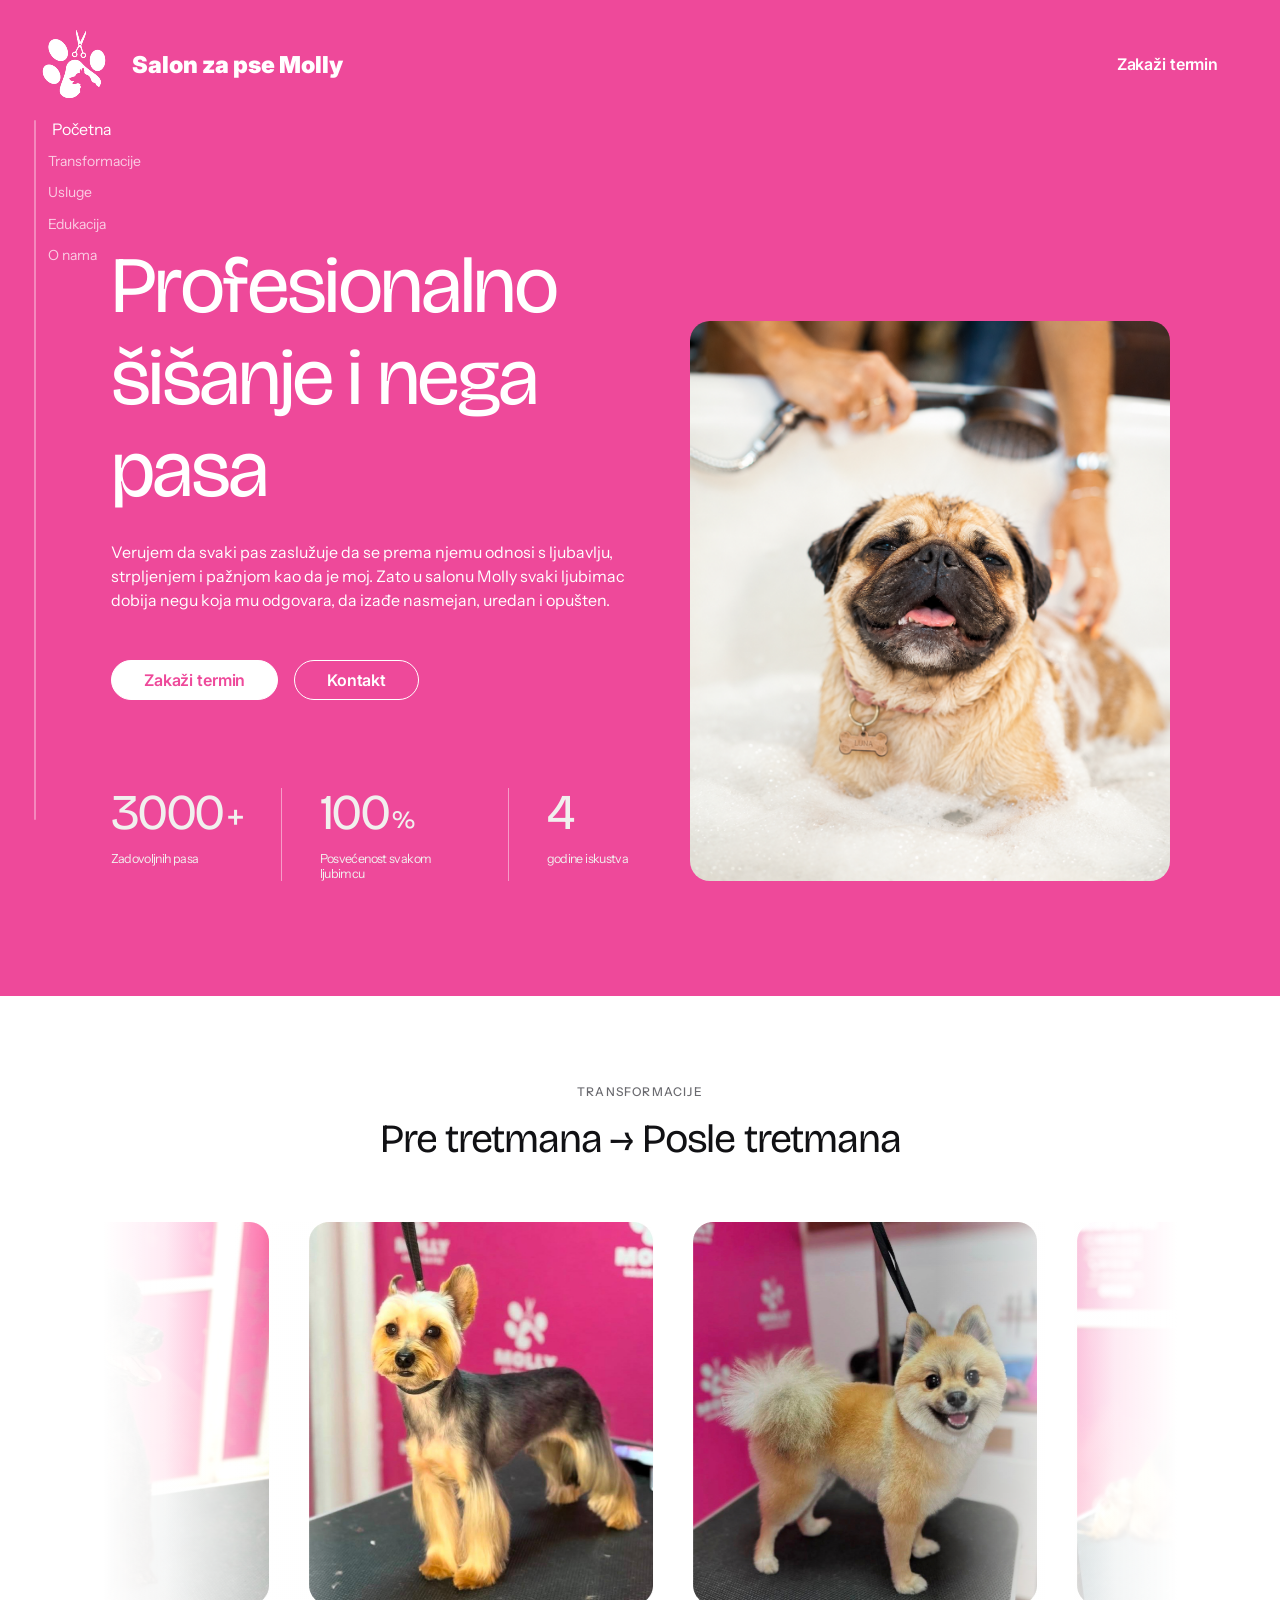
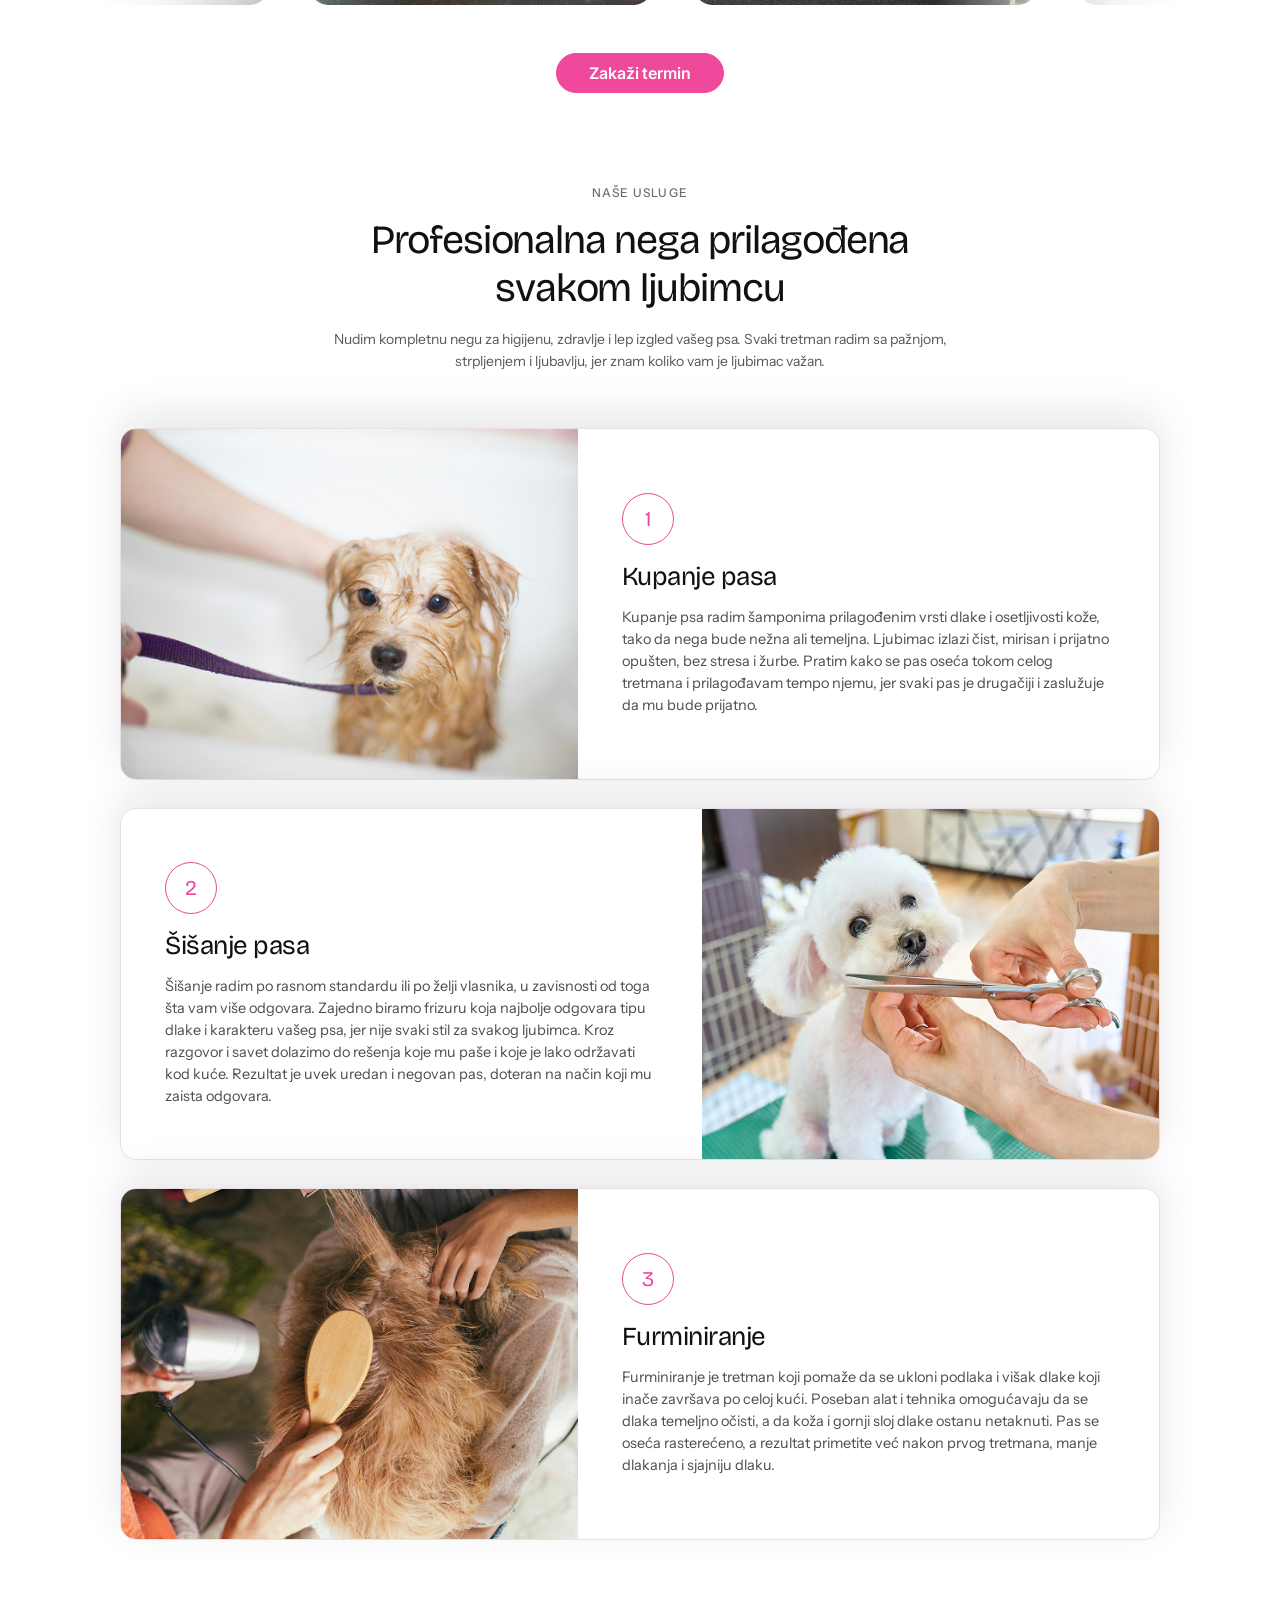
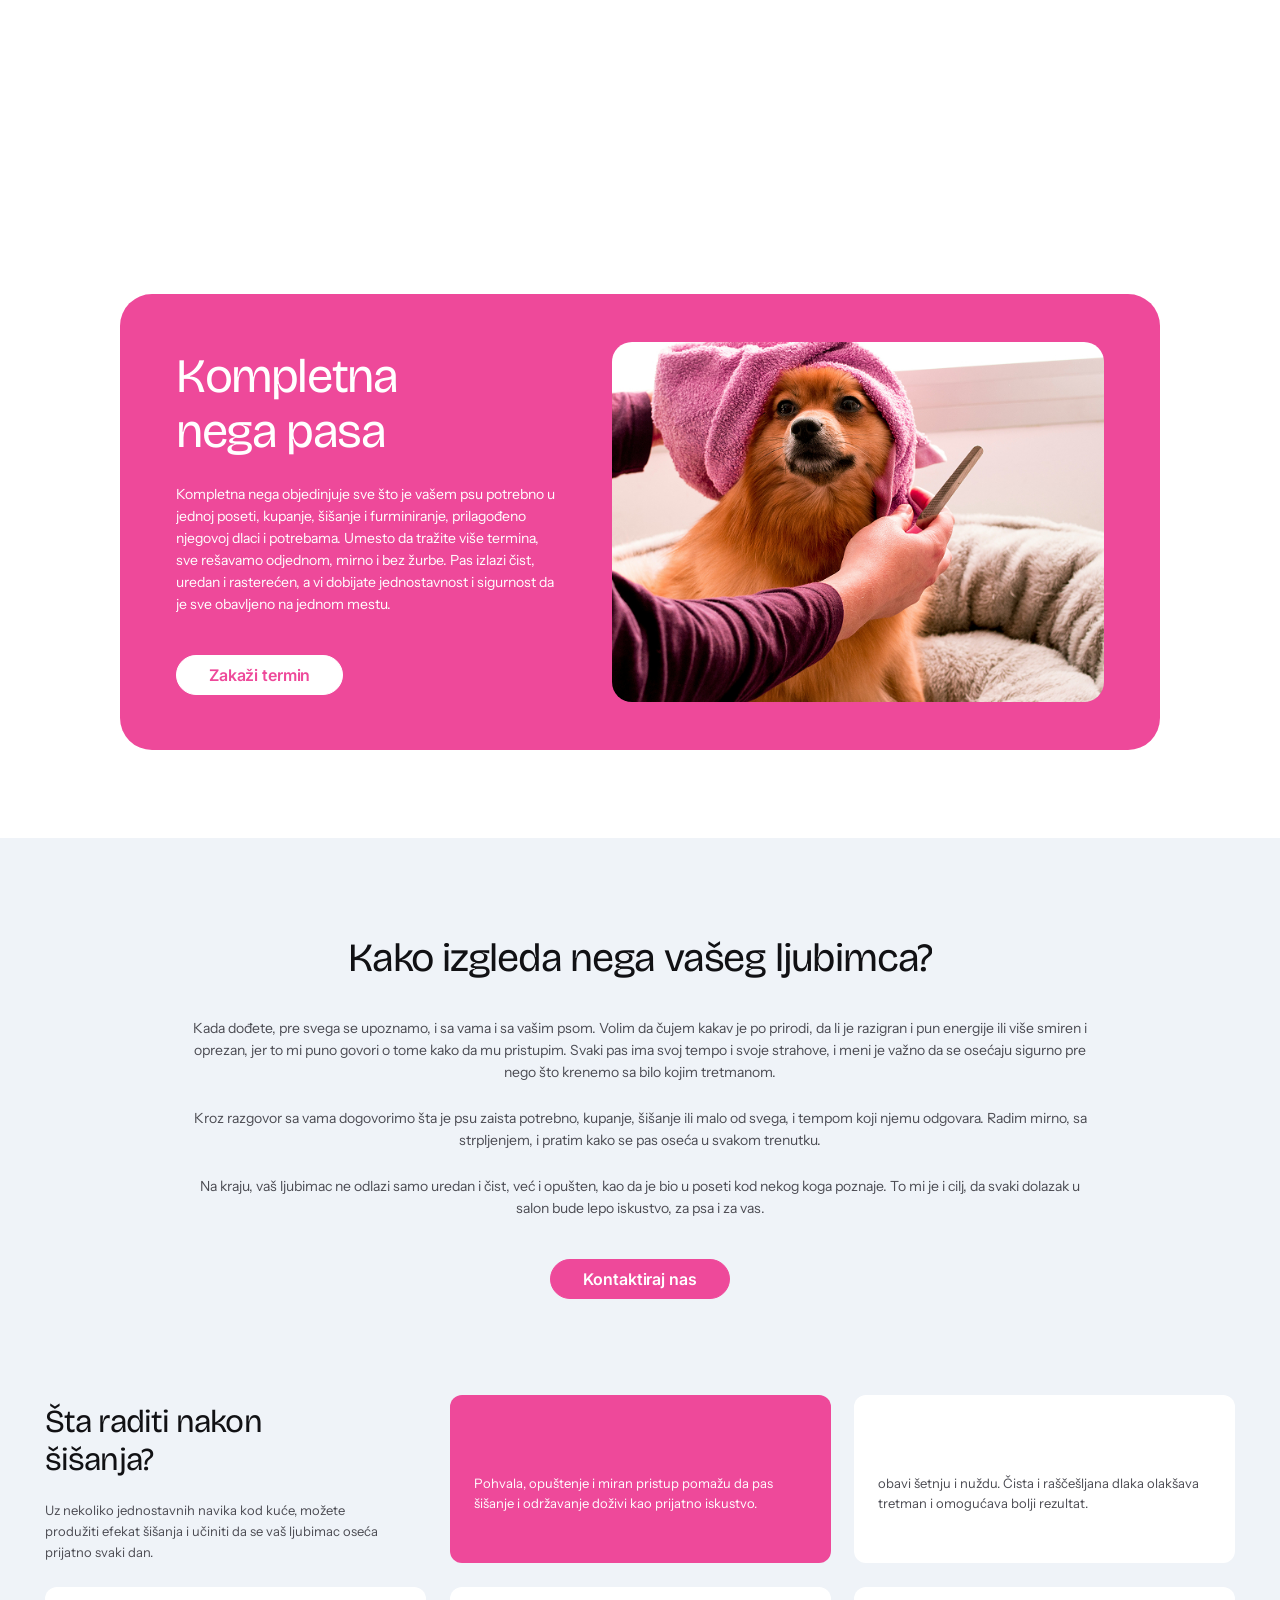
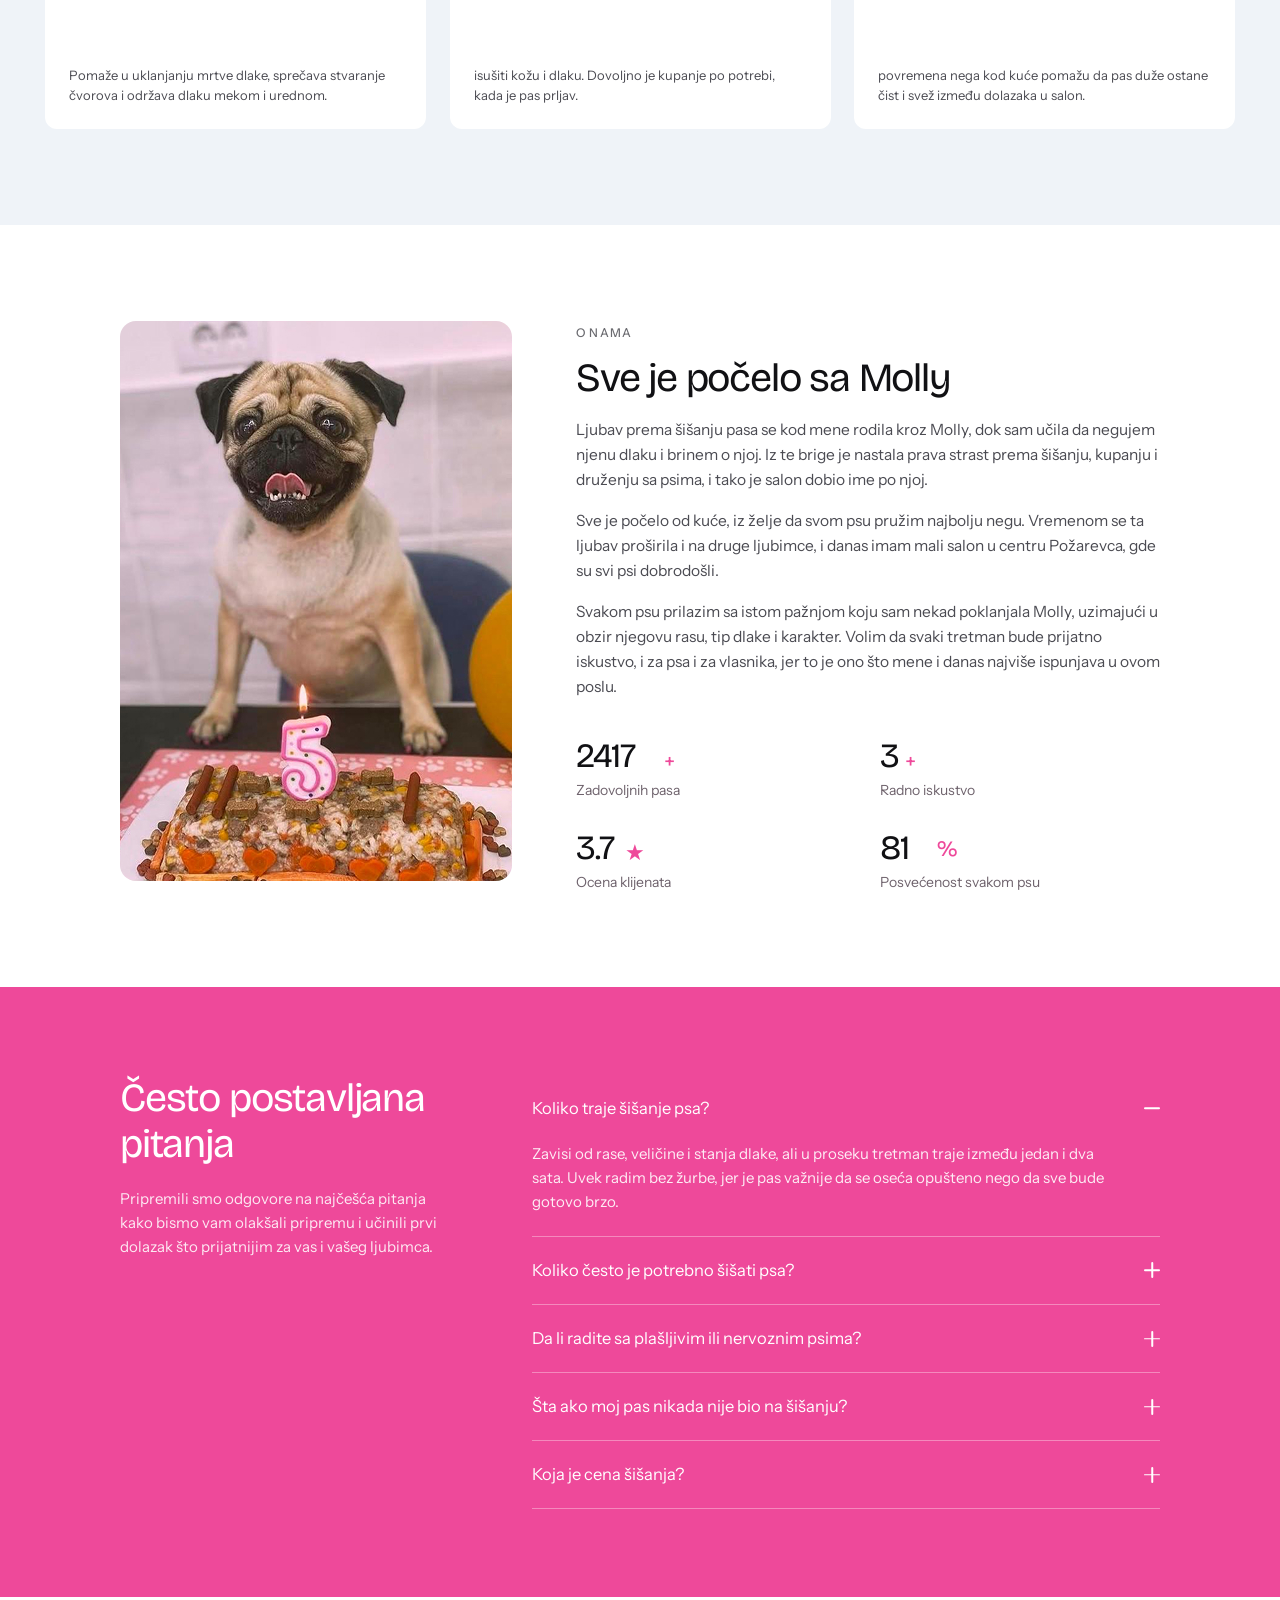
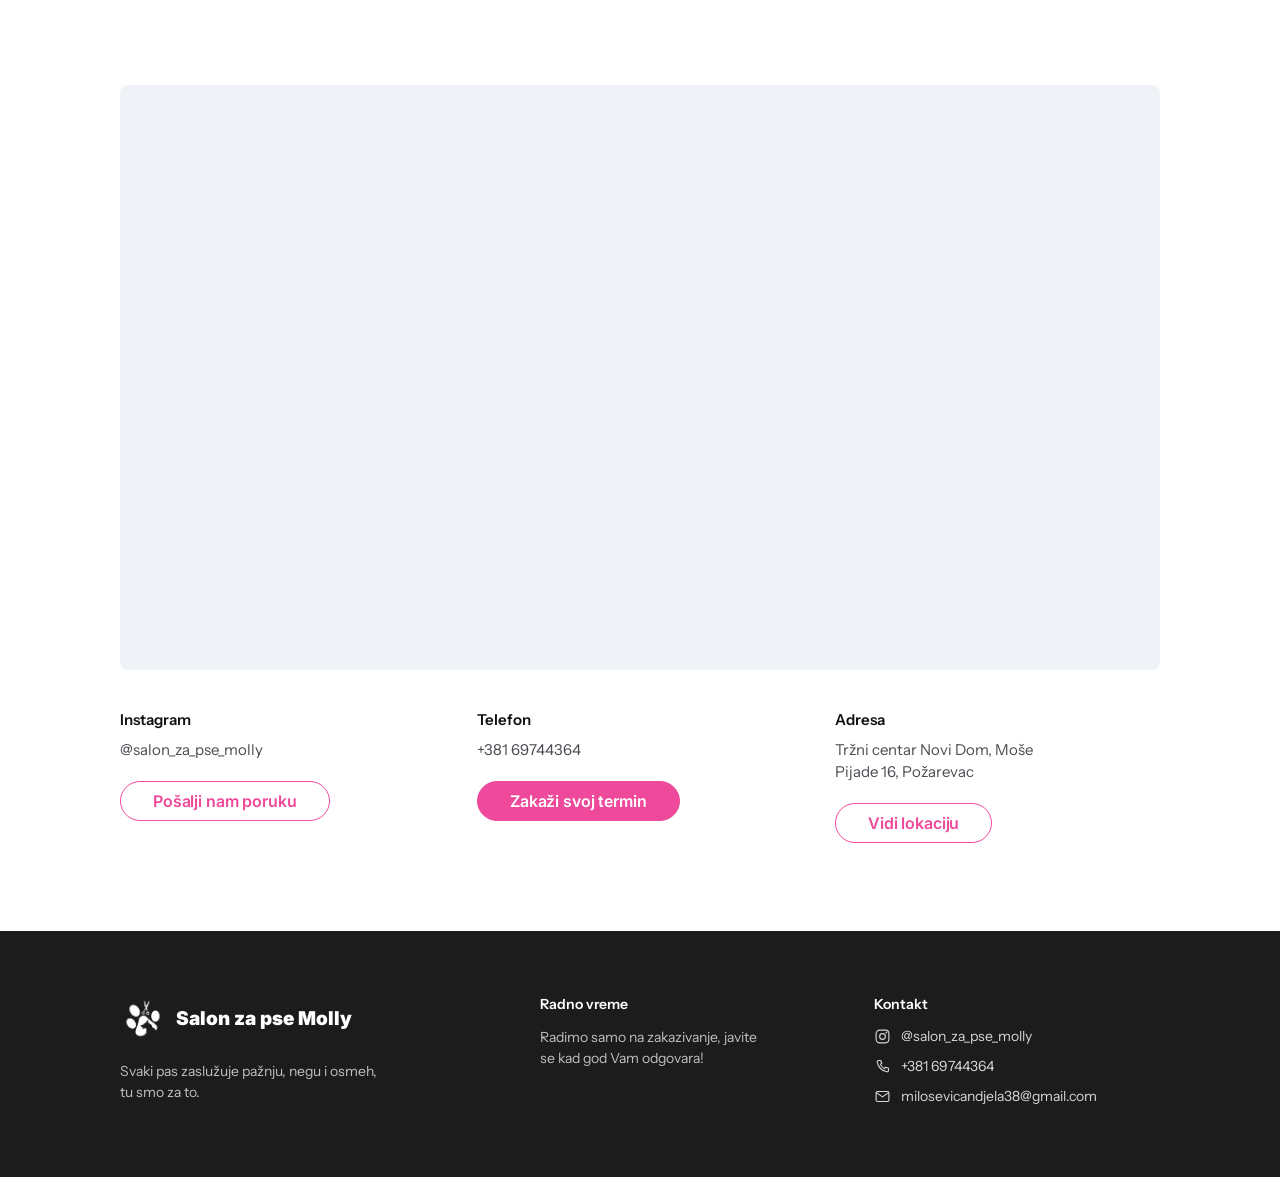
==== index.html @ a0f22eaf "Vrati izgubljena CSS/JS pravila i ispravi naziv ulice Radni fajlovi su bili prepisani starijom verzi" ====
<!doctype html>
<html lang="en">
  <head>
    <meta charset="UTF-8" />
    <meta content="salon-za-pse-molly.com" property="og:title" />
    <meta property="og:type" content="website" />
    <meta property="og:url" content="https://www.salon-za-pse-molly.com" />
    <meta name="viewport" content="width=device-width, initial-scale=1.0" />

    <link rel="preconnect" href="https://fonts.googleapis.com" />
    <link rel="preconnect" href="https://fonts.gstatic.com" crossorigin />
    <link
      href="https://fonts.googleapis.com/css2?family=Bricolage+Grotesque:opsz,wght@12..96,400&family=Instrument+Sans:wght@400;500;600&family=Inter:wght@600;700;900&display=swap"
      rel="stylesheet"
    />

    <link rel="stylesheet" href="css/styles.css" />
    <title>Molly - Salon za pse</title>
  </head>

  <body class="intro-lock">
    <div class="intro-screen" id="introScreen">
      <img
        class="intro-logo"
        id="introLogo"
        src="assets/images/logo.png"
        alt=""
      />
    </div>

    <div class="page-wrap" id="pageWrap">
      <nav class="rail" id="rail">
        <div class="rail-track">
          <div class="rail-fill" id="railFill"></div>
        </div>
        <div class="rail-links" id="railLinks">
          <a class="rail-link" href="#pocetna">Početna</a>
          <a class="rail-link" href="#transformacije">Transformacije</a>
          <a class="rail-link" href="#usluge">Usluge</a>
          <a class="rail-link" href="#saveti">Edukacija</a>
          <a class="rail-link" href="#o-nama">O nama</a>
        </div>
      </nav>

      <div class="page-content">
        <header class="hero" id="pocetna" data-rail="light">
          <nav class="nav">
            <a href="#pocetna" class="nav-brand">
              <img src="assets/images/logo.png" alt="Salon za pse Molly logo" />
              <span>Salon za pse Molly</span>
            </a>
            <div class="nav-right">
              <ul class="nav-links">
                <li><a href="#pocetna">Pocetna</a></li>
                <li><a href="#transformacije">Slike</a></li>
                <li><a href="#usluge">Usluge</a></li>
                <li><a href="#saveti">Edukacija</a></li>
                <li><a href="#o-nama">O nama</a></li>
              </ul>
              <a class="btn btn-white-magnetic" href="#kontakt"
                >Zakaži termin</a
              >
            </div>
          </nav>

          <div class="hero-inner">
            <div class="hero-left">
              <div class="hero-text">
                <h1 id="heroTitle" data-anim="slovo-skok" data-split="slovo">
                  Profesionalno šišanje i nega pasa
                </h1>
                <p>
                  Verujem da svaki pas zaslužuje da se prema njemu odnosi s
                  ljubavlju, strpljenjem i pažnjom kao da je moj. Zato u salonu
                  Molly svaki ljubimac dobija negu koja mu odgovara, da izađe
                  nasmejan, uredan i opušten.
                </p>
              </div>
              <div class="hero-actions">
                <a class="btn btn-white magnetic" href="#kontakt"
                  >Zakaži termin</a
                >
                <a class="btn btn-ghost magnetic" href="#kontakt">Kontakt</a>
              </div>
              <div class="hero-stats">
                <div class="stat">
                  <div class="stat-value">
                    <span class="stat-num" data-target="3000">0</span
                    ><span class="plus">+</span>
                  </div>
                  <div class="stat-label">Zadovoljnih pasa</div>
                </div>
                <div class="stat-divider"></div>
                <div class="stat">
                  <div class="stat-value">
                    <span class="stat-num" data-target="100">0</span
                    ><span class="pct">%</span>
                  </div>
                  <div class="stat-label">Posvećenost svakom ljubimcu</div>
                </div>
                <div class="stat-divider"></div>
                <div class="stat">
                  <div class="stat-value">
                    <span class="stat-num" data-target="4">0</span>
                  </div>
                  <div class="stat-label">godine iskustva</div>
                </div>
              </div>
            </div>
            <div class="hero-photo">
              <img src="assets/images/hero.png" alt="Mops uziva u kupanju" />
            </div>
          </div>
        </header>

        <!-- ================= TRANSFORMACIJE ================= -->
        <section class="transformacije" id="transformacije">
          <div class="section-head">
            <span class="kicker">Transformacije</span>
            <h2 data-anim="zavesa" data-split="rec">
              Pre tretmana → Posle tretmana
            </h2>
          </div>

          <div class="transform-track">
            <div class="transform-row">
              <!-- original -->
              <div class="transform-card">
                <img
                  src="assets/images/transformacija-1.jpg"
                  alt="Jorkširski terijer posle šišanja"
                />
              </div>
              <div class="transform-card">
                <img
                  src="assets/images/transformacija-2.jpg"
                  alt="Crna pudla posle šišanja"
                />
              </div>
              <div class="transform-card">
                <img
                  src="assets/images/transformacija-3.jpg"
                  alt="Braon pudla posle šišanja"
                />
              </div>
              <div class="transform-card">
                <img
                  src="assets/images/transformacija-4.jpg"
                  alt="Pas pre i posle tretmana"
                />
              </div>
              <div class="transform-card">
                <img
                  src="assets/images/transformacija-5.jpg"
                  alt="Pas pre i posle tretmana"
                />
              </div>
              <div class="transform-card">
                <img
                  src="assets/images/transformacija-6.jpg"
                  alt="Pas pre i posle tretmana"
                />
              </div>
              <div class="transform-card">
                <img
                  src="assets/images/transformacija-7.jpg"
                  alt="Pas pre i posle tretmana"
                />
              </div>
              <!-- duplikat za beskonačnu petlju -->
              <div class="transform-card" aria-hidden="true">
                <img src="assets/images/transformacija-1.jpg" alt="" />
              </div>
              <div class="transform-card" aria-hidden="true">
                <img src="assets/images/transformacija-2.jpg" alt="" />
              </div>
              <div class="transform-card" aria-hidden="true">
                <img src="assets/images/transformacija-3.jpg" alt="" />
              </div>
              <div class="transform-card" aria-hidden="true">
                <img src="assets/images/transformacija-4.jpg" alt="" />
              </div>
              <div class="transform-card" aria-hidden="true">
                <img src="assets/images/transformacija-5.jpg" alt="" />
              </div>
              <div class="transform-card" aria-hidden="true">
                <img src="assets/images/transformacija-6.jpg" alt="" />
              </div>
              <div class="transform-card" aria-hidden="true">
                <img src="assets/images/transformacija-7.jpg" alt="" />
              </div>
            </div>
          </div>

          <div class="section-cta">
            <a class="btn btn-pink" href="#kontakt">Zakaži termin</a>
          </div>
        </section>

        <!-- ================= USLUGE ================= -->
        <section class="usluge" id="usluge">
          <div class="section-head">
            <span class="kicker">Naše usluge</span>
            <h2 data-anim="slovo-skok" data-split="slovo">
              Profesionalna nega prilagođena<br />svakom ljubimcu
            </h2>
            <p class="section-sub">
              Nudim kompletnu negu za higijenu, zdravlje i lep izgled vašeg psa.
              Svaki tretman radim sa pažnjom, strpljenjem i ljubavlju, jer znam
              koliko vam je ljubimac važan.
            </p>
          </div>

          <div class="usluge-pin">
            <div class="usluge-stack">
              <article class="usluga">
                <div class="usluga-photo">
                  <img
                    src="assets/images/usluga-kupanje.jpg"
                    alt="Kupanje psa u salonu"
                  />
                </div>
                <div class="usluga-content">
                  <span class="usluga-broj">1</span>
                  <h3>Kupanje pasa</h3>
                  <p>
                    Kupanje psa radim šamponima prilagođenim vrsti dlake i
                    osetljivosti kože, tako da nega bude nežna ali temeljna.
                    Ljubimac izlazi čist, mirisan i prijatno opušten, bez stresa
                    i žurbe. Pratim kako se pas oseća tokom celog tretmana i
                    prilagođavam tempo njemu, jer svaki pas je drugačiji i
                    zaslužuje da mu bude prijatno.
                  </p>
                </div>
              </article>

              <article class="usluga flip">
                <div class="usluga-photo">
                  <img
                    src="assets/images/usluga-sisanje.jpg"
                    alt="Šišanje psa makazama"
                  />
                </div>
                <div class="usluga-content">
                  <span class="usluga-broj">2</span>
                  <h3>Šišanje pasa</h3>
                  <p>
                    Šišanje radim po rasnom standardu ili po želji vlasnika, u
                    zavisnosti od toga šta vam više odgovara. Zajedno biramo
                    frizuru koja najbolje odgovara tipu dlake i karakteru vašeg
                    psa, jer nije svaki stil za svakog ljubimca. Kroz razgovor i
                    savet dolazimo do rešenja koje mu paše i koje je lako
                    održavati kod kuće. Rezultat je uvek uredan i negovan pas,
                    doteran na način koji mu zaista odgovara.
                  </p>
                </div>
              </article>

              <article class="usluga">
                <div class="usluga-photo">
                  <img
                    src="assets/images/usluga-furminiranje.jpg"
                    alt="Furminiranje pseće dlake"
                  />
                </div>
                <div class="usluga-content">
                  <span class="usluga-broj">3</span>
                  <h3>Furminiranje</h3>
                  <p>
                    Furminiranje je tretman koji pomaže da se ukloni podlaka i
                    višak dlake koji inače završava po celoj kući. Poseban alat
                    i tehnika omogućavaju da se dlaka temeljno očisti, a da koža
                    i gornji sloj dlake ostanu netaknuti. Pas se oseća
                    rasterećeno, a rezultat primetite već nakon prvog tretmana,
                    manje dlakanja i sjajniju dlaku.
                  </p>
                </div>
              </article>
            </div>
          </div>
        </section>

        <!-- ================= KOMPLETNA NEGA (baner) ================= -->
        <section class="nega-baner">
          <div class="nega-box">
            <div class="nega-text">
              <h2 data-anim="slovo-skok" data-split="slovo">
                Kompletna<br />nega pasa
              </h2>
              <p>
                Kompletna nega objedinjuje sve što je vašem psu potrebno u jednoj poseti, kupanje, šišanje i furminiranje, prilagođeno njegovoj dlaci i potrebama. Umesto da tražite više termina, sve rešavamo odjednom, mirno i bez žurbe. Pas izlazi čist, uredan i rasterećen, a vi dobijate jednostavnost i sigurnost da je sve obavljeno na jednom mestu.
              </p>
              <a class="btn btn-white" href="#kontakt">Zakaži termin</a>
            </div>
            <div class="nega-photo">
              <img
                src="assets/images/pas-u-peskiru.jpg"
                alt="Pas u peškiru posle kupanja"
              />
            </div>
          </div>
        </section>

        <!-- ================= KAKO IZGLEDA NEGA ================= -->
        <section class="proces" id="saveti">
          <div class="proces-inner">
            <h2 data-anim="zavesa" data-split="rec">
              Kako izgleda nega vašeg ljubimca?
            </h2>
            <p>
              Kada dođete, pre svega se upoznamo, i sa vama i sa vašim psom.
              Volim da čujem kakav je po prirodi, da li je razigran i pun
              energije ili više smiren i oprezan, jer to mi puno govori o tome
              kako da mu pristupim. Svaki pas ima svoj tempo i svoje strahove, i
              meni je važno da se osećaju sigurno pre nego što krenemo sa bilo
              kojim tretmanom.
            </p>
            <p>
              Kroz razgovor sa vama dogovorimo šta je psu zaista potrebno,
              kupanje, šišanje ili malo od svega, i tempom koji njemu odgovara.
              Radim mirno, sa strpljenjem, i pratim kako se pas oseća u svakom
              trenutku.
            </p>
            <p>
              Na kraju, vaš ljubimac ne odlazi samo uredan i čist, već i
              opušten, kao da je bio u poseti kod nekog koga poznaje. To mi je i
              cilj, da svaki dolazak u salon bude lepo iskustvo, za psa i za
              vas.
            </p>
            <a class="btn btn-pink" href="#kontakt">Kontaktiraj nas</a>
          </div>
        </section>

        <!-- ================= SAVETI (kartice) ================= -->
        <section class="saveti">
          <div class="saveti-grid">
            <div class="savet-uvod">
              <h2>Šta raditi nakon<br />šišanja?</h2>
              <p>
                Uz nekoliko jednostavnih navika kod kuće, možete produžiti
                efekat šišanja i učiniti da se vaš ljubimac oseća prijatno svaki
                dan.
              </p>
            </div>

            <article class="savet savet-pink">
              <h3 data-anim="razmak">Navikavanje psa na negu</h3>
              <p>
                Pozitivan odnos prema nezi gradi se vremenom. Pohvala, opuštenje i miran pristup pomažu da pas šišanje i održavanje doživi kao prijatno iskustvo.
              </p>
            </article>

            <article class="savet">
              <h3 data-anim="razmak">Priprema psa pre šišanja</h3>
              <p>
                Pre dolaska u salon poželjno je da pas bude miran, da obavi
                šetnju i nuždu. Čista i raščešljana dlaka olakšava tretman i
                omogućava bolji rezultat.
              </p>
            </article>

            <article class="savet">
              <h3 data-anim="razmak">Redovno četkanje dlake</h3>
              <p>
                Četkanje je jedan od najvažnijih koraka nakon šišanja. Pomaže u
                uklanjanju mrtve dlake, sprečava stvaranje čvorova i održava
                dlaku mekom i urednom.
              </p>
            </article>

            <article class="savet">
              <h3 data-anim="razmak">Kupanje između tretmana</h3>
              <p>
                Nije potrebno kupati psa svakodnevno, jer to može isušiti kožu i
                dlaku. Dovoljno je kupanje po potrebi, kada je pas prljav.
              </p>
            </article>

            <article class="savet">
              <h3 data-anim="razmak">Održavanje higijene između tretmana</h3>
              <p>
                Redovno brisanje šapa, održavanje čistoće dlake i povremena nega
                kod kuće pomažu da pas duže ostane čist i svež između dolazaka u
                salon.
              </p>
            </article>
          </div>
        </section>

        <!-- ================= O NAMA ================= -->
        <section class="onama" id="o-nama">
          <div class="onama-inner">
            <div class="onama-photo">
              <img
                src="assets/images/molly-pas-rodjendan.jpg"
                alt="Mops Molly ispred rođendanske torte"
              />
            </div>

            <div class="onama-text">
              <span class="kicker">O nama</span>
              <h2>Sve je počelo sa Molly</h2>

              <p>
                Ljubav prema šišanju pasa se kod mene rodila kroz Molly, dok sam
                učila da negujem njenu dlaku i brinem o njoj. Iz te brige je
                nastala prava strast prema šišanju, kupanju i druženju sa psima,
                i tako je salon dobio ime po njoj.
              </p>
              <p>
                Sve je počelo od kuće, iz želje da svom psu pružim najbolju
                negu. Vremenom se ta ljubav proširila i na druge ljubimce, i
                danas imam mali salon u centru Požarevca, gde su svi psi
                dobrodošli.
              </p>
              <p>
                Svakom psu prilazim sa istom pažnjom koju sam nekad poklanjala
                Molly, uzimajući u obzir njegovu rasu, tip dlake i karakter.
                Volim da svaki tretman bude prijatno iskustvo, i za psa i za
                vlasnika, jer to je ono što mene i danas najviše ispunjava u
                ovom poslu.
              </p>

              <div class="onama-stats">
                <div class="stat">
                  <div class="stat-value">
                    <span class="stat-num" data-target="3000">0</span
                    ><span class="plus">+</span>
                  </div>
                  <div class="stat-label">Zadovoljnih pasa</div>
                </div>
                <div class="stat">
                  <div class="stat-value">
                    <span class="stat-num" data-target="4">0</span
                    ><span class="plus">+</span>
                  </div>
                  <div class="stat-label">Radno iskustvo</div>
                </div>
                <div class="stat">
                  <div class="stat-value">
                    <span class="stat-num" data-target="4.6" data-decimals="1"
                      >0</span
                    ><span class="plus">★</span>
                  </div>
                  <div class="stat-label">Ocena klijenata</div>
                </div>
                <div class="stat">
                  <div class="stat-value">
                    <span class="stat-num" data-target="100">0</span
                    ><span class="pct">%</span>
                  </div>
                  <div class="stat-label">Posvećenost svakom psu</div>
                </div>
              </div>
            </div>
          </div>
        </section>

        <!-- ================= FAQ ================= -->
        <section class="faq" data-rail="light">
          <div class="faq-inner">
            <div class="faq-intro">
              <h2 data-anim="slovo-skok" data-split="slovo">
                Često postavljana pitanja
              </h2>
              <p>
                Pripremili smo odgovore na najčešća pitanja kako bismo vam olakšali pripremu i učinili prvi dolazak što prijatnijim za vas i vašeg ljubimca.
              </p>
            </div>

            <div class="faq-list">
              <div class="faq-item is-open">
                <button class="faq-q" type="button" aria-expanded="true">
                  <span>Koliko traje šišanje psa?</span>
                  <i class="faq-ikona" aria-hidden="true"></i>
                </button>
                <div class="faq-a">
                  <div>
                    <p>
                      Zavisi od rase, veličine i stanja dlake, ali u proseku
                      tretman traje između jedan i dva sata. Uvek radim bez
                      žurbe, jer je pas važnije da se oseća opušteno nego da sve
                      bude gotovo brzo.
                    </p>
                  </div>
                </div>
              </div>

              <div class="faq-item">
                <button class="faq-q" type="button" aria-expanded="false">
                  <span>Koliko često je potrebno šišati psa?</span>
                  <i class="faq-ikona" aria-hidden="true"></i>
                </button>
                <div class="faq-a">
                  <div>
                    <p>
                      Za većinu pasa preporuka je jednom u mesec do dva, ali to
                      zavisi od tipa dlake i rase. Kod prvog dolaska rado dam
                      savet koji ritam najviše odgovara vašem ljubimcu.
                    </p>
                  </div>
                </div>
              </div>

              <div class="faq-item">
                <button class="faq-q" type="button" aria-expanded="false">
                  <span>Da li radite sa plašljivim ili nervoznim psima?</span>
                  <i class="faq-ikona" aria-hidden="true"></i>
                </button>
                <div class="faq-a">
                  <div>
                    <p>
                      Da, svakom psu prilazim strpljivo i prilagođavam tempo
                      njegovom raspoloženju. Ako je potrebno, tretman radim u
                      više pauza, kako bi se pas osećao sigurno tokom cele
                      posete.
                    </p>
                  </div>
                </div>
              </div>

              <div class="faq-item">
                <button class="faq-q" type="button" aria-expanded="false">
                  <span>Šta ako moj pas nikada nije bio na šišanju?</span>
                  <i class="faq-ikona" aria-hidden="true"></i>
                </button>
                <div class="faq-a">
                  <div>
                    <p>
                      Nema razloga za brigu, prvi put uvek prilazim polako,
                      dajem psu vremena da se navikne na prostor i na mene, i
                      tako gradimo poverenje od prve posete.
                    </p>
                  </div>
                </div>
              </div>

              <div class="faq-item">
                <button class="faq-q" type="button" aria-expanded="false">
                  <span>Koja je cena šišanja?</span>
                  <i class="faq-ikona" aria-hidden="true"></i>
                </button>
                <div class="faq-a">
                  <div>
                    <p>
                      Cena zavisi od veličine i rase psa, kao i od urednosti
                      dlake, koliko je zapuštena i kada je pas poslednji put bio
                      na šišanju. Za tačnu cenu najbolje je da se javite ili
                      dovedete psa, pa dogovorimo sve na licu mesta.
                    </p>
                  </div>
                </div>
              </div>
            </div>
          </div>
        </section>

        <!-- ================= KONTAKT ================= -->
        <section class="kontakt" id="kontakt">
          <div class="kontakt-inner">
            <div class="kontakt-mapa">
              <iframe
                src="https://www.google.com/maps?q=Tr%C5%BEni%20centar%20Novi%20Dom,%20Mo%C5%A1e%20Pijade%2016,%20Po%C5%BEarevac&output=embed"
                title="Lokacija salona na mapi"
                loading="lazy"
                referrerpolicy="no-referrer-when-downgrade"
              ></iframe>
            </div>

            <div class="kontakt-info">
              <div class="kontakt-kolona">
                <h3>Instagram</h3>
                <p>@salon_za_pse_molly</p>
                <a
                  class="btn btn-outline magnetic"
                  href="https://instagram.com/salon_za_pse_molly"
                  target="_blank"
                  rel="noopener"
                  >Pošalji nam poruku</a
                >
              </div>

              <div class="kontakt-kolona">
                <h3>Telefon</h3>
                <p>+381 69744364</p>
                <a class="btn btn-pink magnetic" href="tel:+38169744364"
                  >Zakaži svoj termin</a
                >
              </div>

              <div class="kontakt-kolona">
                <h3>Adresa</h3>
                <p>Tržni centar Novi Dom, Moše<br />Pijade 16, Požarevac</p>
                <a
                  class="btn btn-outline magnetic"
                  href="https://www.google.com/maps/search/?api=1&query=Mo%C5%A1e+Pijade+16+Po%C5%BEarevac"
                  target="_blank"
                  rel="noopener"
                  >Vidi lokaciju</a
                >
              </div>
            </div>
          </div>
        </section>
      </div>
      <!-- /.page-content -->
    </div>
    <!-- /.page-wrap -->

    <footer class="site-footer" data-rail="light">
      <div class="footer-inner">
        <div class="footer-brand">
          <a class="footer-logo" href="#pocetna">
            <img src="assets/images/logo.png" alt="" />
            <span>Salon za pse Molly</span>
          </a>
          <p>Svaki pas zaslužuje pažnju, negu i osmeh, tu smo za to.</p>
        </div>

        <div class="footer-kolona">
          <h4>Radno vreme</h4>
          <p>Radimo samo na zakazivanje, javite se kad god Vam odgovara!</p>
        </div>

        <div class="footer-kolona">
          <h4>Kontakt</h4>
          <ul class="footer-kontakt">
            <li>
              <svg viewBox="0 0 24 24" aria-hidden="true">
                <rect x="3" y="3" width="18" height="18" rx="5" />
                <circle cx="12" cy="12" r="4" />
                <circle
                  cx="17.5"
                  cy="6.5"
                  r="1.2"
                  fill="currentColor"
                  stroke="none"
                />
              </svg>
              <a
                href="https://instagram.com/salon_za_pse_molly"
                target="_blank"
                rel="noopener"
                >@salon_za_pse_molly</a
              >
            </li>
            <li>
              <svg viewBox="0 0 24 24" aria-hidden="true">
                <path
                  d="M6.5 3.5h3l1.5 4-2 1.5a12 12 0 0 0 6 6l1.5-2 4 1.5v3a2 2 0 0 1-2.2 2A16.5 16.5 0 0 1 4.5 5.7 2 2 0 0 1 6.5 3.5z"
                />
              </svg>
              <a href="tel:+38169744364">+381 69744364</a>
            </li>
            <li>
              <svg viewBox="0 0 24 24" aria-hidden="true">
                <rect x="3" y="5" width="18" height="14" rx="2" />
                <path d="m3.5 6.5 8.5 6 8.5-6" />
              </svg>
              <a href="mailto:milosevicandjela38@gmail.com"
                >milosevicandjela38@gmail.com</a
              >
            </li>
          </ul>
        </div>
      </div>
    </footer>

    <script src="js/main.js"></script>
  </body>
</html>
---- css/styles.css ----
:root {
  --pink: #ee499a;
  --cream: #f1f0ee;
  --ink: #111114;
  --mist: #eff3f8;
  --line: #eadfe6;
}

* {
  margin: 0;
  padding: 0;
  box-sizing: border-box;
}

html {
  scroll-behavior: smooth;
}

body {
  font-family: "Instrument Sans", sans-serif;
  color: var(--ink);
  background: #fff;
  -webkit-font-smoothing: antialiased;
}

img {
  display: block;
  max-width: 100%;
}

a {
  text-decoration: none;
  color: inherit;
}

ul {
  list-style: none;
}

.btn {
  position: relative;
  z-index: 0;
  overflow: hidden;
  display: inline-flex;
  align-items: center;
  justify-content: center;
  height: 40px;
  padding: 8px 32px;
  border-radius: 32px;
  font-family: "Inter", sans-serif;
  font-weight: 600;
  font-size: 16px;
  letter-spacing: -0.008em;
  white-space: nowrap;
  transition: color 0.35s ease;
}

.btn::before {
  content: "";
  position: absolute;
  inset: 0;
  z-index: -1;
  transform: scaleY(0);
  transform-origin: bottom;
  transition: transform 0.35s ease;
}

.btn:hover::before {
  transform: scaleY(1);
}

.btn-white {
  background: #fff;
  color: var(--pink);
  border: 1px solid #fff;
}

.btn-white::before {
  background: var(--pink);
}

.btn-white:hover {
  color: #fff;
}

.btn-ghost {
  border: 1px solid #fff;
  color: #fff;
}

.btn-ghost::before {
  background: #fff;
}

.btn-ghost:hover {
  color: var(--pink);
}

.hero {
  background: var(--pink);
  color: #fff;
}

.nav {
  display: flex;
  align-items: center;
  justify-content: center;
  gap: 200px;
  padding: 20px 30px;
}

.nav-brand {
  display: flex;
  align-items: center;
  gap: 14px;
}

.nav-brand img {
  width: 88px;
  height: 88px;
  object-fit: contain;
}

.nav-brand span {
  font-family: "Inter", sans-serif;
  font-weight: 900;
  font-size: 23.3px;
  white-space: nowrap;
}

.nav-right {
  display: flex;
  align-items: center;
  gap: 32px;
}

.nav-links {
  display: flex;
  align-items: center;
  gap: 32px;
}

.nav-links a {
  position: relative;
  font-size: 16px;
  line-height: 20px;
  letter-spacing: -0.005em;
}

.nav-links a:hover {
  opacity: 8;
}

.nav-links a::after {
  content: "";
  position: absolute;
  bottom: -4px;
  right: 0;
  width: 0;
  height: 1px;
  background: #fff;
  transition: width 0.3s ease;
}

.nav-links a:hover::after {
  left: 0;
  right: auto;
  width: 100%;
}

.hero-inner {
  display: flex;
  align-items: flex-end;
  justify-content: center;
  gap: 64px;
  padding: 32px 32px 115px;
}

.hero-left {
  width: 539px;
  flex-shrink: 0;
}

.hero-text {
  padding-top: 80px;
  display: flex;
  flex-direction: column;
  gap: 24px;
}

.hero-text h1 {
  font-family: "Bricolage Grotesque", sans-serif;
  font-weight: 400;
  font-size: 80px;
  line-height: 1.15;
  letter-spacing: -2.4px;
}

.hero-text p {
  font-size: 16px;
  line-height: 24px;
}

.hero-actions {
  display: flex;
  gap: 16px;
  margin-top: 48px;
}

.hero-stats {
  display: flex;
  align-items: stretch;
  gap: 38px;
  margin-top: 88px;
}

.stat-value {
  display: flex;
  align-items: flex-end;
  gap: 3px;
  font-family: "Bricolage Grotesque", sans-serif;
  font-size: 50px;
  line-height: 1;
  letter-spacing: -2.5px;
  color: var(--cream);
}

.stat-value .plus {
  font-size: 38px;
  line-height: 1.1;
  letter-spacing: -1.9px;
}

.stat-value .pct {
  font-size: 25px;
  line-height: 1.4;
  letter-spacing: -1.25px;
}

.stat-label {
  margin-top: 13px;
  font-size: 12.5px;
  letter-spacing: -0.63px;
  color: var(--cream);
  max-width: 150px;
}

.stat-divider {
  width: 1px;
  background: rgba(255, 255, 255, 0.45);
}

.hero-photo img {
  width: 594px;
  height: 654px;
  object-fit: cover;
  object-position: center 80%;
  border-radius: 20px;
}

@media (max-width: 1280px) {
  .nav {
    gap: 48px;
    justify-content: space-between;
  }

  .hero-inner {
    gap: 40px;
  }

  .hero-photo img {
    width: 480px;
    height: 560px;
  }
}

/* ================= Zajedničko za sekcije ================= */
.section-head {
  display: flex;
  flex-direction: column;
  align-items: center;
  gap: 16px;
  text-align: center;
}

.kicker {
  font-size: 12px;
  font-weight: 500;
  letter-spacing: 0.1em;
  text-transform: uppercase;
  color: #6b6b70;
}

.section-head h2 {
  font-family: "Bricolage Grotesque", sans-serif;
  font-weight: 400;
  font-size: 40px;
  line-height: 1.2;
  letter-spacing: -1.2px;
  color: var(--ink);
}

.section-cta {
  display: flex;
  justify-content: center;
  margin-top: 48px;
}

.btn-pink {
  background: var(--pink);
  color: #fff;
  border: 1px solid var(--pink);
}

.btn-pink::before {
  background: #fff;
}

.btn-pink:hover {
  color: var(--pink);
}

/* ================= Transformacije ================= */
.transformacije {
  background: #fff;
  padding: 88px 0 72px;
}

.transform-track {
  position: relative;
  margin-top: 48px;
  overflow: hidden;
}

.transform-track::before,
.transform-track::after {
  content: "";
  position: absolute;
  top: 0;
  bottom: 0;
  width: 344px;
  z-index: 2;
  pointer-events: none;
}

.transform-track::before {
  left: 0;
  background: linear-gradient(
    to right,
    #fff 0%,
    #fff 30%,
    rgba(255, 255, 255, 0.92) 48%,
    rgba(255, 255, 255, 0.65) 68%,
    rgba(255, 255, 255, 0) 100%
  );
}

.transform-track::after {
  right: 0;
  background: linear-gradient(
    to left,
    #fff 0%,
    #fff 30%,
    rgba(255, 255, 255, 0.92) 48%,
    rgba(255, 255, 255, 0.65) 68%,
    rgba(255, 255, 255, 0) 100%
  );
}

.transform-card {
  flex: 0 0 344px;
  height: 383px;
  margin-right: 40px;
  border-radius: 12px;
  overflow: hidden;
}

.transform-card img {
  width: 100%;
  height: 100%;
  object-fit: cover;
  transition: transform 0.4s ease;
}

.transform-card:hover img {
  transform: scale(1.06);
  /* blago uvećanje unutar zaobljenog okvira */
}

@keyframes marquee {
  to {
    transform: translateX(-50%);
  }
}

.transform-card img {
  width: 100%;
  height: 100%;
  object-fit: cover;
}

/* ================= Usluge ================= */
.usluge {
  background: #fff;
  padding: 20px 32px;
}

/* ================= Usluge: kartice se slažu ================= */
.usluge-stack {
  max-width: 1040px;
  margin: 56px auto 0;
  padding-bottom: 34vh;
}

.usluga {
  position: sticky;
  display: grid;
  grid-template-columns: 44% 1fr;
  background: #fff;
  border: 1px solid var(--line, #eadfe6);
  border-radius: 16px;
  overflow: hidden;
  margin-bottom: 28px;
  box-shadow: 0 -14px 40px rgba(23, 19, 26, 0.1);
}
.usluga:nth-of-type(1) {
  top: 24px;
}
.usluga:nth-of-type(2) {
  top: 44px;
}
.usluga:nth-of-type(3) {
  top: 64px;
}

.usluga.flip {
  grid-template-columns: 1fr 44%;
}

.usluga.flip .usluga-photo {
  order: 2;
}

.usluga-photo {
  height: 350px;
}

.usluga-photo img {
  width: 100%;
  height: 100%;
  object-fit: cover;
  display: block;
}

.usluga-content {
  padding: 26px 44px;
  display: flex;
  flex-direction: column;
  justify-content: center;
}
.usluga-content h3 {
  margin-top: 16px;
  font-family: "Bricolage Grotesque", sans-serif;
  font-weight: 400;
  font-size: 26px;
  letter-spacing: -0.5px;
  color: var(--ink);
}
.usluga-content p {
  margin-top: 14px;
  font-size: 14.5px;
  line-height: 22px;
  color: #4b4b52;
}
.usluga-broj {
  width: 52px;
  height: 52px;
  font-size: 21px;
}

.section-sub {
  max-width: 620px;
  font-size: 14px;
  line-height: 22px;
  color: #55555c;
}

.usluga-broj {
  display: inline-flex;
  align-items: center;
  justify-content: center;
  flex: none;
  width: 52px;
  height: 52px;
  border: 1.5px solid var(--pink);
  border-radius: 50%;
  color: var(--pink);
  font-family: "Bricolage Grotesque", sans-serif;
  font-size: 21px;
}

.btn-small {
  height: 36px;
  padding: 6px 24px;
  font-size: 14px;
}

/* ================= Kompletna nega (baner) ================= */
.nega-baner {
  background: #fff;
  padding: 0 48px 88px;
}
.nega-box {
  max-width: 1040px;
  margin: 0 auto;
  background: var(--pink);
  border-radius: 32px;
  padding: 48px 56px;
  display: grid;
  grid-template-columns: 380px 1fr;
  gap: 56px;
  align-items: center;
  color: #fff;
}
.nega-text h2 {
  font-family: "Bricolage Grotesque", sans-serif;
  font-weight: 400;
  font-size: 48px;
  line-height: 1.15;
  letter-spacing: -1.4px;
}
.nega-text p {
  margin: 24px 0 40px;
  font-size: 14px;
  line-height: 22px;
}
.nega-photo img {
  width: 100%;
  height: 360px;
  object-fit: cover;
  border-radius: 20px;
}

/* ================= Kako izgleda nega ================= */
.proces {
  background: var(--mist);
  padding: 96px 32px;
}
.proces-inner {
  max-width: 1128px;
  margin: 0 auto;
  display: flex;
  flex-direction: column;
  align-items: center;
  text-align: center;
}
.proces-inner h2 {
  font-family: "Bricolage Grotesque", sans-serif;
  font-weight: 400;
  font-size: 40px;
  letter-spacing: -1.2px;
  color: var(--ink);
}
.proces-inner p {
  max-width: 900px;
  margin-top: 24px;
  font-size: 14px;
  line-height: 22px;
  color: #4b4b52;
}
.proces-inner .btn {
  margin-top: 40px;
}

/* ================= Saveti (kartice) ================= */
.saveti {
  background: var(--mist);
  padding: 0 32px 96px;
}
.saveti-grid {
  max-width: 1190px;
  margin: 0 auto;
  display: grid;
  grid-template-columns: repeat(3, 1fr);
  gap: 24px;
}

.savet-uvod {
  padding: 8px 24px 0 0;
}
.savet-uvod h2 {
  font-family: "Bricolage Grotesque", sans-serif;
  font-weight: 400;
  font-size: 32px;
  line-height: 1.2;
  letter-spacing: -0.9px;
  color: var(--ink);
}
.savet-uvod p {
  margin-top: 20px;
  font-size: 13px;
  line-height: 21px;
  color: #4b4b52;
}

.savet {
  background: #fff;
  border-radius: 12px;
  padding: 24px;
  transition:
    transform 0.3s ease,
    box-shadow 0.3s ease;
}

.savet:hover {
  box-shadow: 0 22px 46px rgba(23, 19, 26, 0.16);
}

.savet h3 {
  font-family: "Bricolage Grotesque", sans-serif;
  font-weight: 400;
  font-size: 18px;
  letter-spacing: -0.3px;
  color: var(--ink);
}
.savet p {
  margin-top: 12px;
  font-size: 13px;
  line-height: 20px;
  color: #4b4b52;
}

.savet-pink {
  background: var(--pink);
}
.savet-pink h3,
.savet-pink p {
  color: #fff;
}

/* ================= Rail navigacija ================= */
.page-wrap {
  position: relative;
}

.rail {
  position: sticky;
  top: 0;
  height: 100vh;
  margin-bottom: -100vh;
  width: 128px;
  z-index: 60;
  pointer-events: none;
  display: none;
}
.rail-track {
  position: absolute;
  left: 34px;
  top: 120px;
  bottom: 80px;
  width: 2px;
  background: rgba(238, 73, 154, 0.22);
  border-radius: 2px;
}
.rail.on-light .rail-track {
  background: rgba(255, 255, 255, 0.35);
}

.rail-fill {
  position: absolute;
  left: 0;
  top: 0;
  width: 100%;
  height: 0;
  background: var(--pink);
  border-radius: 2px;
}
.rail.on-light .rail-fill {
  background: #fff;
}

.rail-links {
  position: absolute;
  left: 48px;
  top: 120px;
  display: flex;
  flex-direction: column;
  gap: 12px;
  pointer-events: auto;
  will-change: transform;
}
.rail-link {
  font-size: 14px;
  line-height: 1.4;
  color: rgba(238, 73, 154, 0.55);
  transform-origin: left center;
  transition:
    color 0.25s ease,
    transform 0.3s cubic-bezier(0.19, 1, 0.22, 1);
}
.rail.on-light .rail-link {
  color: rgba(255, 255, 255, 0.72);
}
.rail-link:hover {
  color: var(--pink);
}
.rail.on-light .rail-link:hover {
  color: #fff;
}
.rail-link.active {
  color: var(--pink);
  transform: translateX(4px) scale(1.14);
}
.rail.on-light .rail-link.active {
  color: #fff;
}

@media (min-width: 1100px) {
  .rail {
    display: block;
  }
  .nav-links {
    display: none;
  }
}

/* ================= Traka napretka (mobilni meni) ================= */
.nav {
  position: relative;
}
.nav-progress {
  position: absolute;
  left: 0;
  right: 0;
  bottom: 0;
  height: 2px;
  background: rgba(255, 255, 255, 0.25);
}
.nav-progress i {
  display: block;
  height: 100%;
  width: 0;
  background: #fff;
}
@media (min-width: 1100px) {
  .nav-progress {
    display: none;
  }
}

/* ================= Šapice ================= */
.hero {
  position: relative;
  overflow: hidden;
}

.paw-layer {
  position: fixed;
  inset: 0;
  z-index: 40;
  overflow: hidden;
  pointer-events: none;
}

.paw {
  position: absolute;
  width: 26px;
  height: 26px;
  pointer-events: none;
  animation: pawFade 1.1s ease forwards;
}
.paw.na-roze {
  fill: rgba(255, 255, 255, 0.85);
}
.paw.na-belo {
  fill: rgba(238, 73, 154, 0.45);
}

@keyframes pawFade {
  0% {
    opacity: 0.85;
    transform: scale(0.5);
  }
  22% {
    opacity: 0.8;
    transform: scale(1);
  }
  100% {
    opacity: 0;
    transform: scale(1.05);
  }
}

/* ================= Nagib kartica ================= */
.saveti-grid {
  perspective: 820px;
}
.savet {
  transform-style: preserve-3d;
  will-change: transform;
  transition: box-shadow 0.3s ease;
}

/* ================= Magnet ================= */
.magnetic {
  will-change: transform;
}

@media (prefers-reduced-motion: reduce) {
  .paw {
    display: none;
  }
}

.transform-row {
  display: flex;
  width: max-content;
}

/* ================= Intro ================= */
body.intro-lock {
  overflow: hidden;
}

body.intro-lock .nav-brand img {
  visibility: hidden;
}

.intro-screen {
  position: fixed;
  inset: 0;
  z-index: 9999;
  background-color: var(--pink);
  display: flex;
  align-items: center;
  justify-content: center;
  transition: background-color 0.6s ease;
}

/* fade-uje se samo pozadina, ne i logo koji leti */
.intro-screen.intro-fade {
  background-color: transparent;
  pointer-events: none;
}

.intro-logo {
  width: min(50vw, 320px);
  clip-path: inset(0 100% 0 0);
  /* sakriven, otkriva se sleva */
  animation: introReveal 1.6s ease forwards 0.2s;
  will-change: transform;
}

.intro-logo.intro-fly {
  transition: transform 0.8s cubic-bezier(0.65, 0, 0.35, 1);
}

@keyframes introReveal {
  to {
    clip-path: inset(0 0 0 0);
  }
}

/* ================= O nama ================= */
.onama {
  background: #fff;
  padding: 96px 32px;
}
.onama-inner {
  max-width: 1040px;
  margin: 0 auto;
  display: grid;
  grid-template-columns: 392px 1fr;
  gap: 64px;
  align-items: start;
}
.onama-photo img {
  width: 100%;
  height: 560px;
  object-fit: cover;
  border-radius: 16px;
  display: block;
}
.onama-text h2 {
  margin-top: 14px;
  font-family: "Bricolage Grotesque", sans-serif;
  font-weight: 400;
  font-size: 40px;
  line-height: 1.15;
  letter-spacing: -1.2px;
  color: var(--ink);
}
.onama-text p {
  margin-top: 16px;
  font-size: 15.5px;
  line-height: 25px;
  color: #4b4b52;
}

.onama-stats {
  margin-top: 40px;
  display: grid;
  grid-template-columns: repeat(2, minmax(0, 1fr));
  gap: 32px 24px;
}
.onama-stats .stat-value {
  gap: 6px;
  font-size: 34px;
  line-height: 1;
  letter-spacing: -1px;
  color: var(--ink);
}
.onama-stats .plus,
.onama-stats .pct {
  width: auto;
  height: auto;
  font-size: 22px;
  letter-spacing: -0.5px;
  color: var(--pink);
}
.onama-stats .stat-label {
  margin-top: 8px;
  max-width: none;
  font-size: 14px;
  letter-spacing: 0;
  color: #6e626c;
}
.onama-text .btn {
  margin-top: 36px;
}

/* ================= FAQ ================= */
.faq {
  background: var(--pink);
  color: #fff;
  padding: 88px 32px;
}
.faq-inner {
  max-width: 1040px;
  margin: 0 auto;
  display: grid;
  grid-template-columns: 340px 1fr;
  gap: 72px;
  align-items: start;
}
.faq-intro h2 {
  font-family: "Bricolage Grotesque", sans-serif;
  font-weight: 400;
  font-size: 40px;
  line-height: 1.15;
  letter-spacing: -1.2px;
}
.faq-intro p {
  margin-top: 20px;
  font-size: 15px;
  line-height: 24px;
  color: rgba(255, 255, 255, 0.88);
}

.faq-item {
  border-bottom: 1px solid rgba(255, 255, 255, 0.35);
}
.faq-q {
  width: 100%;
  display: flex;
  align-items: center;
  justify-content: space-between;
  gap: 24px;
  padding: 22px 0;
  background: none;
  border: none;
  cursor: pointer;
  text-align: left;
  font-family: var(--sans, "Instrument Sans", sans-serif);
  font-size: 16.5px;
  line-height: 1.4;
  color: #fff;
  transition: opacity 0.25s ease;
}
.faq-q:hover {
  opacity: 0.78;
}
.faq-q:focus-visible {
  outline: 2px solid #fff;
  outline-offset: 4px;
}

.faq-ikona {
  position: relative;
  width: 16px;
  height: 16px;
  flex: none;
}
.faq-ikona::before,
.faq-ikona::after {
  content: "";
  position: absolute;
  left: 50%;
  top: 50%;
  background: #fff;
  border-radius: 2px;
}
.faq-ikona::before {
  width: 16px;
  height: 1.5px;
  transform: translate(-50%, -50%);
}
.faq-ikona::after {
  width: 1.5px;
  height: 16px;
  transform: translate(-50%, -50%);
  transition:
    transform 0.3s ease,
    opacity 0.3s ease;
}
.faq-item.is-open .faq-ikona::after {
  transform: translate(-50%, -50%) rotate(90deg);
  opacity: 0;
}

.faq-a {
  display: grid;
  grid-template-rows: 0fr;
  transition: grid-template-rows 0.35s cubic-bezier(0.4, 0, 0.2, 1);
}
.faq-item.is-open .faq-a {
  grid-template-rows: 1fr;
}
.faq-a > div {
  overflow: hidden;
}
.faq-a p {
  margin: 0 0 22px;
  padding-right: 40px;
  font-size: 15px;
  line-height: 24px;
  color: rgba(255, 255, 255, 0.9);
}

/* ================= Kontakt ================= */
.kontakt {
  background: #fff;
  padding: 88px 32px;
}
.kontakt-inner {
  max-width: 1040px;
  margin: 0 auto;
}
.kontakt-mapa {
  border-radius: 8px;
  overflow: hidden;
  aspect-ratio: 16 / 9;
  background: var(--mist, #eff3f8);
}
.kontakt-mapa iframe {
  width: 100%;
  height: 100%;
  border: 0;
  display: block;
}

.kontakt-info {
  margin-top: 40px;
  display: grid;
  grid-template-columns: repeat(3, minmax(0, 1fr));
  gap: 32px;
}
.kontakt-kolona h3 {
  font-family: var(--sans, "Instrument Sans", sans-serif);
  font-size: 15px;
  font-weight: 600;
  color: var(--ink);
}
.kontakt-kolona p {
  margin: 10px 0 20px;
  font-size: 15px;
  line-height: 22px;
  color: #4b4b52;
}

.btn-outline {
  background: #fff;
  border: 1px solid var(--pink);
  color: var(--pink);
}
.btn-outline::before {
  background: var(--pink);
}
.btn-outline:hover {
  color: #fff;
}

/* ================= Futer ================= */
.site-footer {
  background: #1c1c1c;
  color: #fff;
  padding: 64px 32px 72px;
}
.footer-inner {
  max-width: 1040px;
  margin: 0 auto;
  display: grid;
  grid-template-columns: 1.3fr 1fr 1fr;
  gap: 48px;
}
.footer-logo {
  display: flex;
  align-items: center;
  gap: 10px;
}
.footer-logo img {
  width: 46px;
  height: 46px;
  object-fit: contain;
}
.footer-logo span {
  font-family: "Inter", sans-serif;
  font-weight: 900;
  font-size: 19px;
}
.footer-brand p {
  margin-top: 20px;
  max-width: 30ch;
  font-size: 14px;
  line-height: 21px;
  color: rgba(255, 255, 255, 0.72);
}
.footer-kolona h4 {
  font-family: var(--sans, "Instrument Sans", sans-serif);
  font-size: 14px;
  font-weight: 600;
}
.footer-kolona p {
  margin-top: 14px;
  max-width: 26ch;
  font-size: 14px;
  line-height: 21px;
  color: rgba(255, 255, 255, 0.72);
}
.footer-kontakt {
  margin-top: 14px;
  display: flex;
  flex-direction: column;
  gap: 12px;
}
.footer-kontakt li {
  display: flex;
  align-items: center;
  gap: 10px;
  font-size: 14px;
  color: rgba(255, 255, 255, 0.82);
}
.footer-kontakt svg {
  width: 17px;
  height: 17px;
  flex: none;
  fill: none;
  stroke: currentColor;
  stroke-width: 1.6;
  stroke-linecap: round;
  stroke-linejoin: round;
}
.footer-kontakt a:hover {
  color: var(--pink);
}

/* ================= Animacija teksta ================= */
.rec {
  display: inline-block;
  white-space: nowrap;
}
.tok {
  display: inline-block;
}
.in {
  display: inline-block;
  will-change: transform, opacity;
}

/* --- slova iskaču --- */
[data-anim="slovo-skok"] .in {
  opacity: 0;
  transform: scale(0.3) translateY(14px);
}
[data-anim="slovo-skok"].go .in {
  animation: slovoSkok 0.62s cubic-bezier(0.18, 1.5, 0.4, 1) forwards;
  animation-delay: calc(var(--i) * 24ms);
}

/* --- roze zavesa otkriva --- */
[data-anim="zavesa"] .tok {
  position: relative;
  overflow: hidden;
}
[data-anim="zavesa"] .in {
  opacity: 0;
}
[data-anim="zavesa"] .tok::after {
  content: "";
  position: absolute;
  inset: 0;
  background: var(--pink);
  transform: scaleX(0);
  transform-origin: left center;
}
[data-anim="zavesa"].go .in {
  animation: tekstPojava 0.01s linear forwards;
  animation-delay: calc(var(--i) * 75ms + 340ms);
}
[data-anim="zavesa"].go .tok::after {
  animation: zavesaPrelaz 0.72s cubic-bezier(0.65, 0, 0.35, 1) forwards;
  animation-delay: calc(var(--i) * 75ms);
}

@keyframes slovoSkok {
  to {
    opacity: 1;
    transform: scale(1) translateY(0);
  }
}
@keyframes tekstPojava {
  to {
    opacity: 1;
  }
}
@keyframes zavesaPrelaz {
  0% {
    transform: scaleX(0);
    transform-origin: left center;
  }
  49% {
    transform: scaleX(1);
    transform-origin: left center;
  }
  51% {
    transform: scaleX(1);
    transform-origin: right center;
  }
  100% {
    transform: scaleX(0);
    transform-origin: right center;
  }
}

@media (prefers-reduced-motion: reduce) {
  [data-anim] .in {
    opacity: 1 !important;
    transform: none !important;
    animation: none !important;
  }
  [data-anim="zavesa"] .tok::after {
    display: none;
  }
}

/* --- paragraf red po red --- */
[data-anim="paragraf-redovi"] .red {
  display: block;
  overflow: hidden;
  padding-bottom: 0.14em;
  margin-bottom: -0.14em;
}
[data-anim="paragraf-redovi"] .red > span {
  display: block;
  transform: translateY(105%);
}
[data-anim="paragraf-redovi"].go .red > span {
  animation: redDizanje 0.7s cubic-bezier(0.19, 1, 0.22, 1) forwards;
  animation-delay: calc(var(--i) * 85ms);
}

@keyframes redDizanje {
  to {
    transform: translateY(0);
  }
}

@media (prefers-reduced-motion: reduce) {
  [data-anim="paragraf-redovi"] .red > span {
    transform: none !important;
    animation: none !important;
  }
}

/* ================= Mobilni (mora na kraju da bi pregazio pravila iznad) ================= */
@media (max-width: 900px) {
  .nav {
    flex-wrap: wrap;
    gap: 16px;
  }

  .nav-brand img {
    width: 56px;
    height: 56px;
  }

  .hero-inner {
    flex-direction: column;
    align-items: flex-start;
    padding-bottom: 64px;
  }

  .hero-left {
    width: 100%;
  }

  .hero-text {
    padding-top: 24px;
  }

  .hero-text h1 {
    font-size: 52px;
    letter-spacing: -1.6px;
  }

  .hero-photo img {
    width: 100%;
    height: auto;
  }

  .section-head h2 {
    font-size: 30px;
    letter-spacing: -0.8px;
  }

  .transform-track {
    gap: 20px;
  }

  .transform-card {
    flex-basis: 280px;
    height: 312px;
    margin-right: 20px;
  }

  .usluge {
    padding: 64px 20px;
  }

  .usluge-stack {
    padding-bottom: 40px;
  }
  .usluga {
    position: static;
    grid-template-columns: 1fr;
  }
  .usluga.flip .usluga-photo {
    order: 0;
  }
  .usluga-photo {
    min-height: 200px;
  }
  .usluga-content {
    padding: 26px 22px;
  }

  .nega-baner {
    padding: 0 20px 64px;
  }
  .nega-box {
    grid-template-columns: 1fr;
    padding: 32px 24px;
    gap: 32px;
  }
  .nega-text h2 {
    font-size: 34px;
  }
  .proces {
    padding: 64px 20px;
  }
  .proces-inner h2 {
    font-size: 28px;
  }
  .saveti {
    padding: 0 20px 64px;
  }
  .saveti-grid {
    grid-template-columns: 1fr;
  }
  .onama {
    padding: 64px 20px;
  }
  .onama-inner {
    grid-template-columns: 1fr;
    gap: 28px;
  }
  .onama-photo img {
    height: 380px;
  }
  .onama-text h2 {
    font-size: 30px;
  }
  .onama-stats {
    gap: 24px 16px;
  }

  .kontakt {
    padding: 64px 20px;
  }
  .kontakt-mapa {
    aspect-ratio: 4 / 3;
  }
  .kontakt-info {
    grid-template-columns: 1fr;
    gap: 28px;
  }
  .site-footer {
    padding: 48px 20px 56px;
  }
  .footer-inner {
    grid-template-columns: 1fr;
    gap: 32px;
  }
}
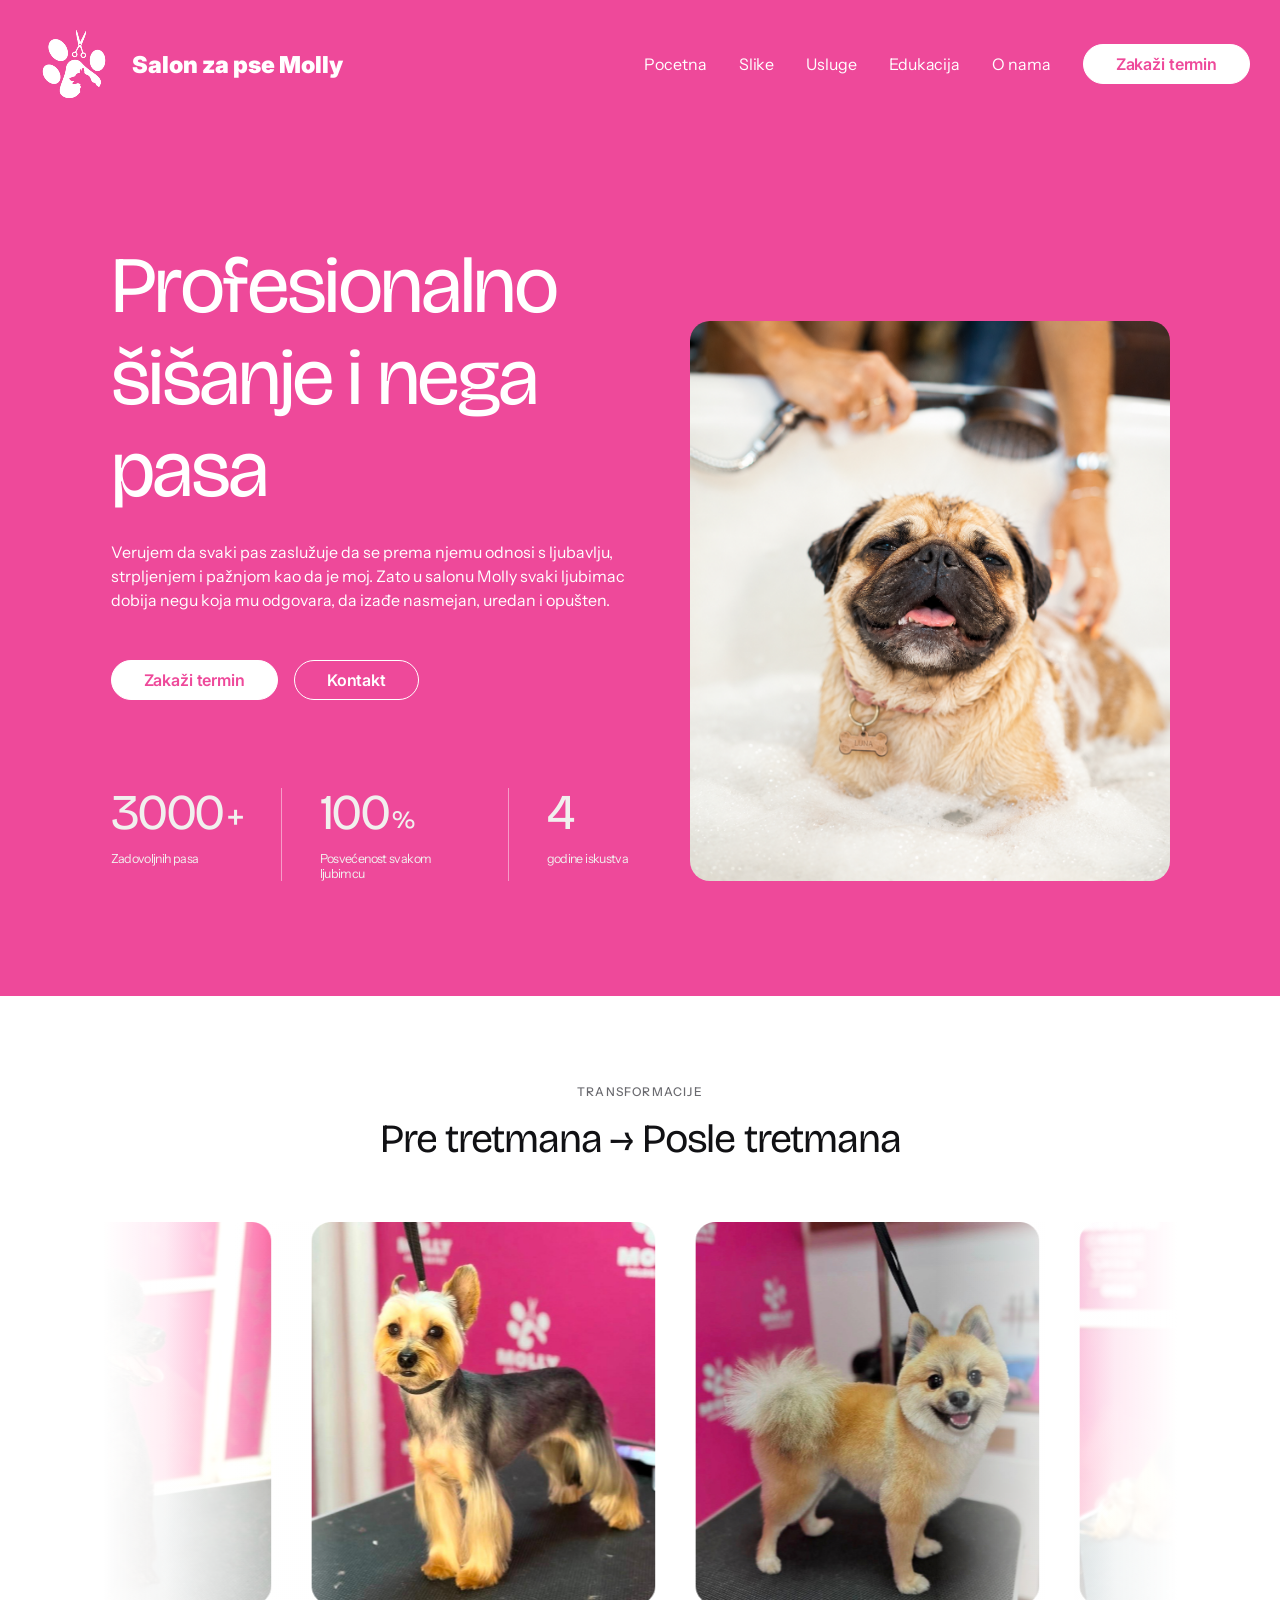
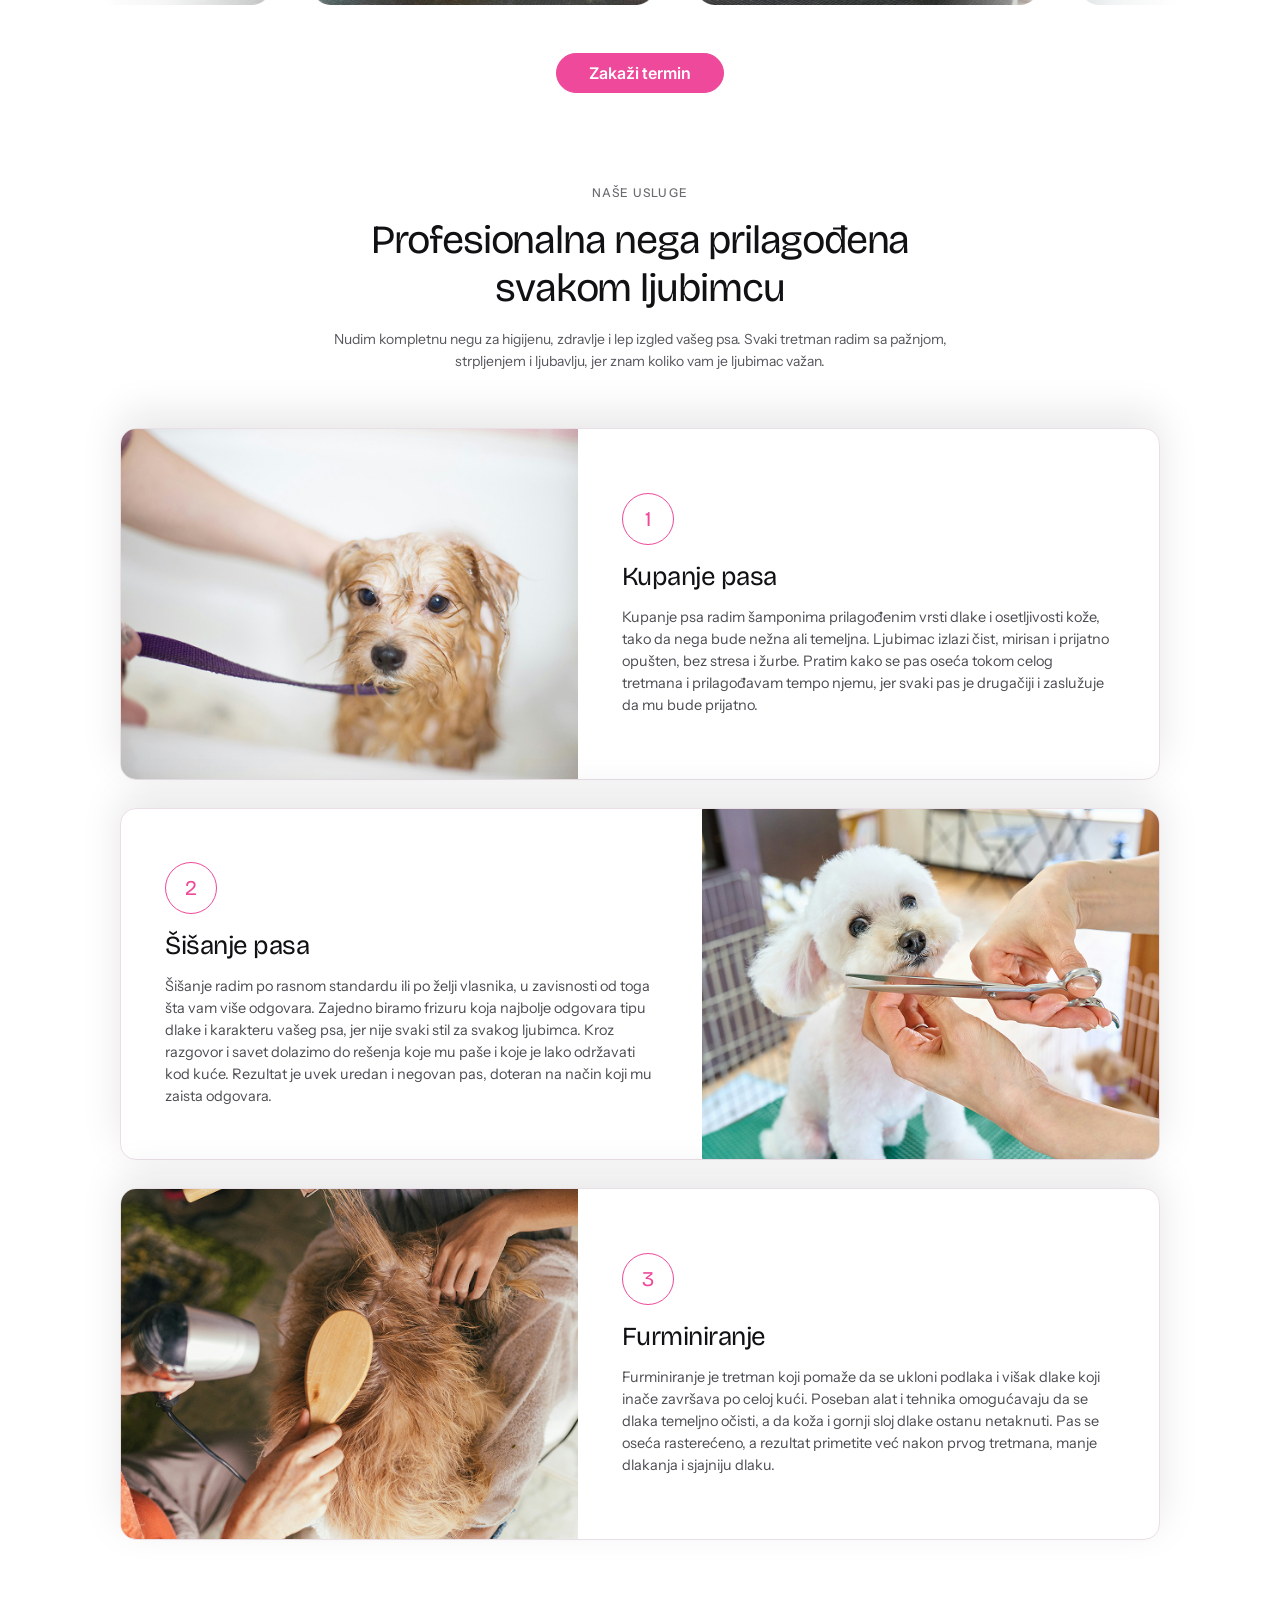
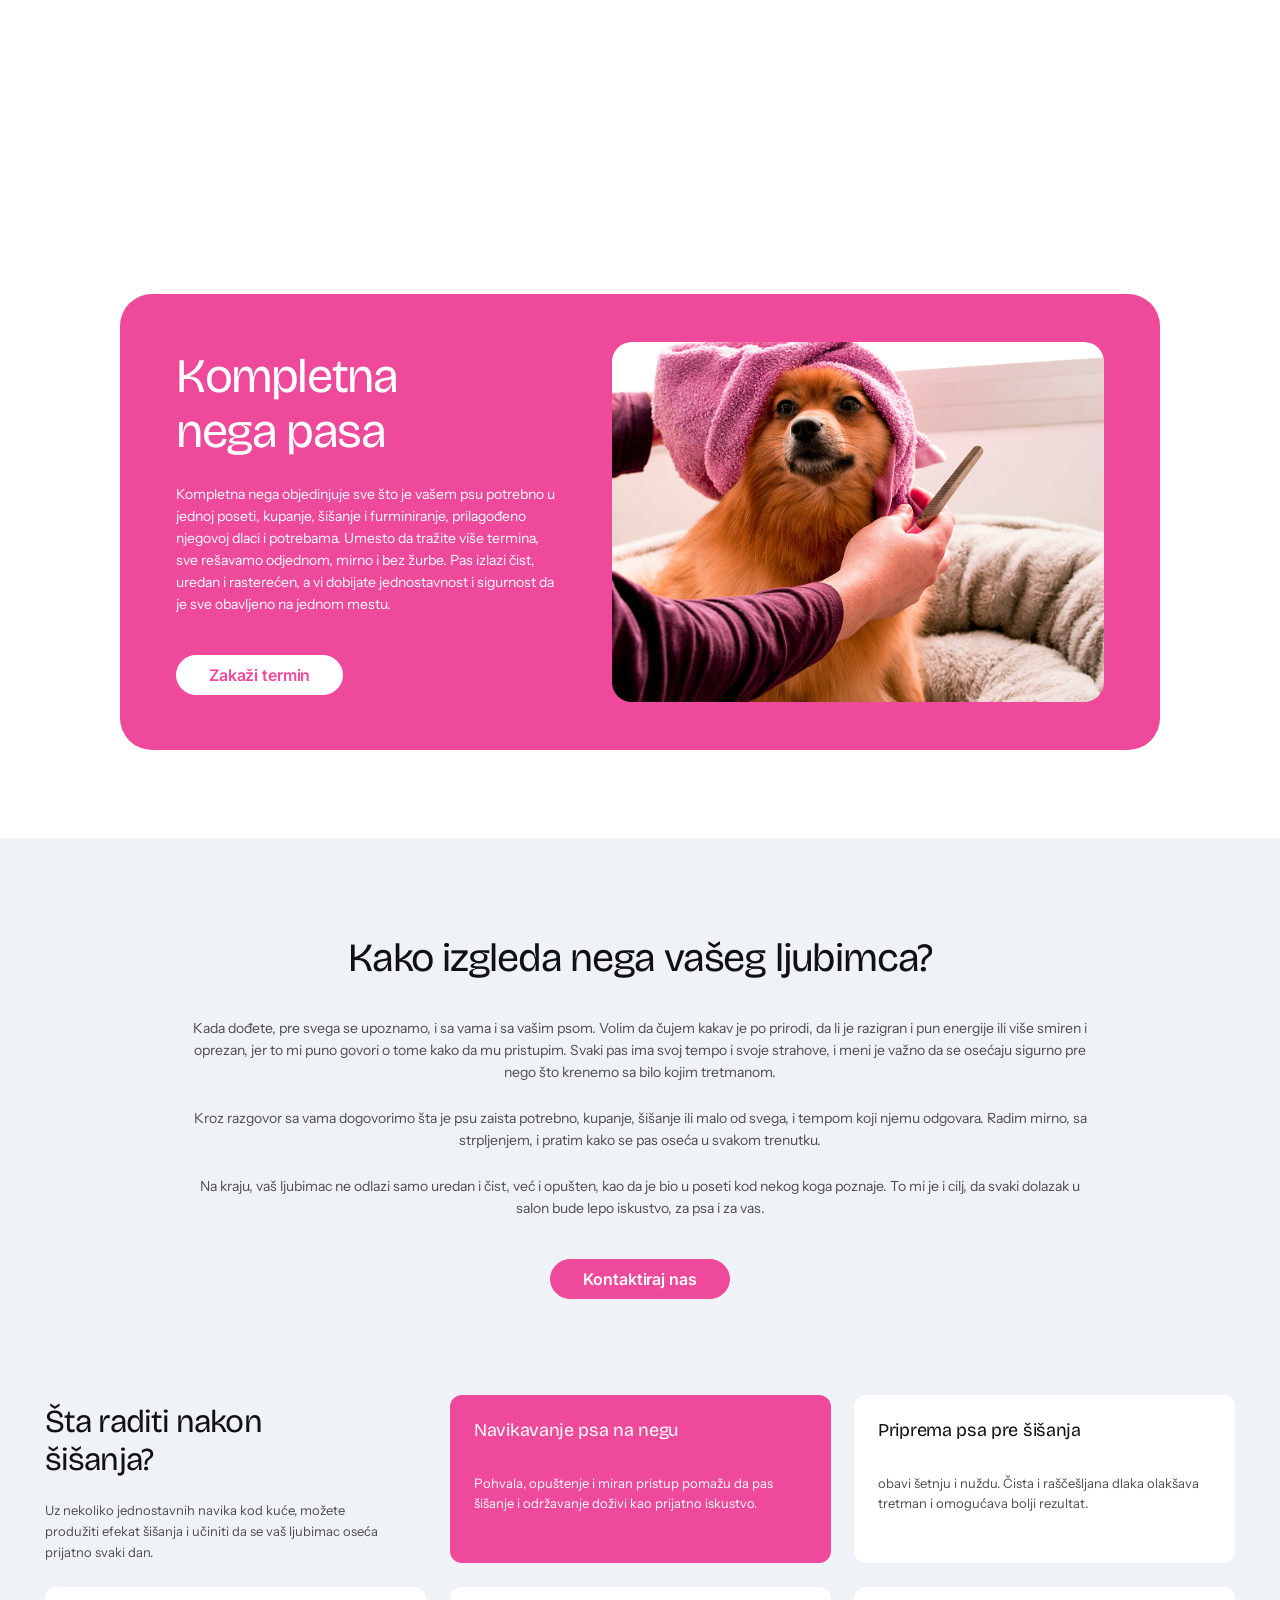
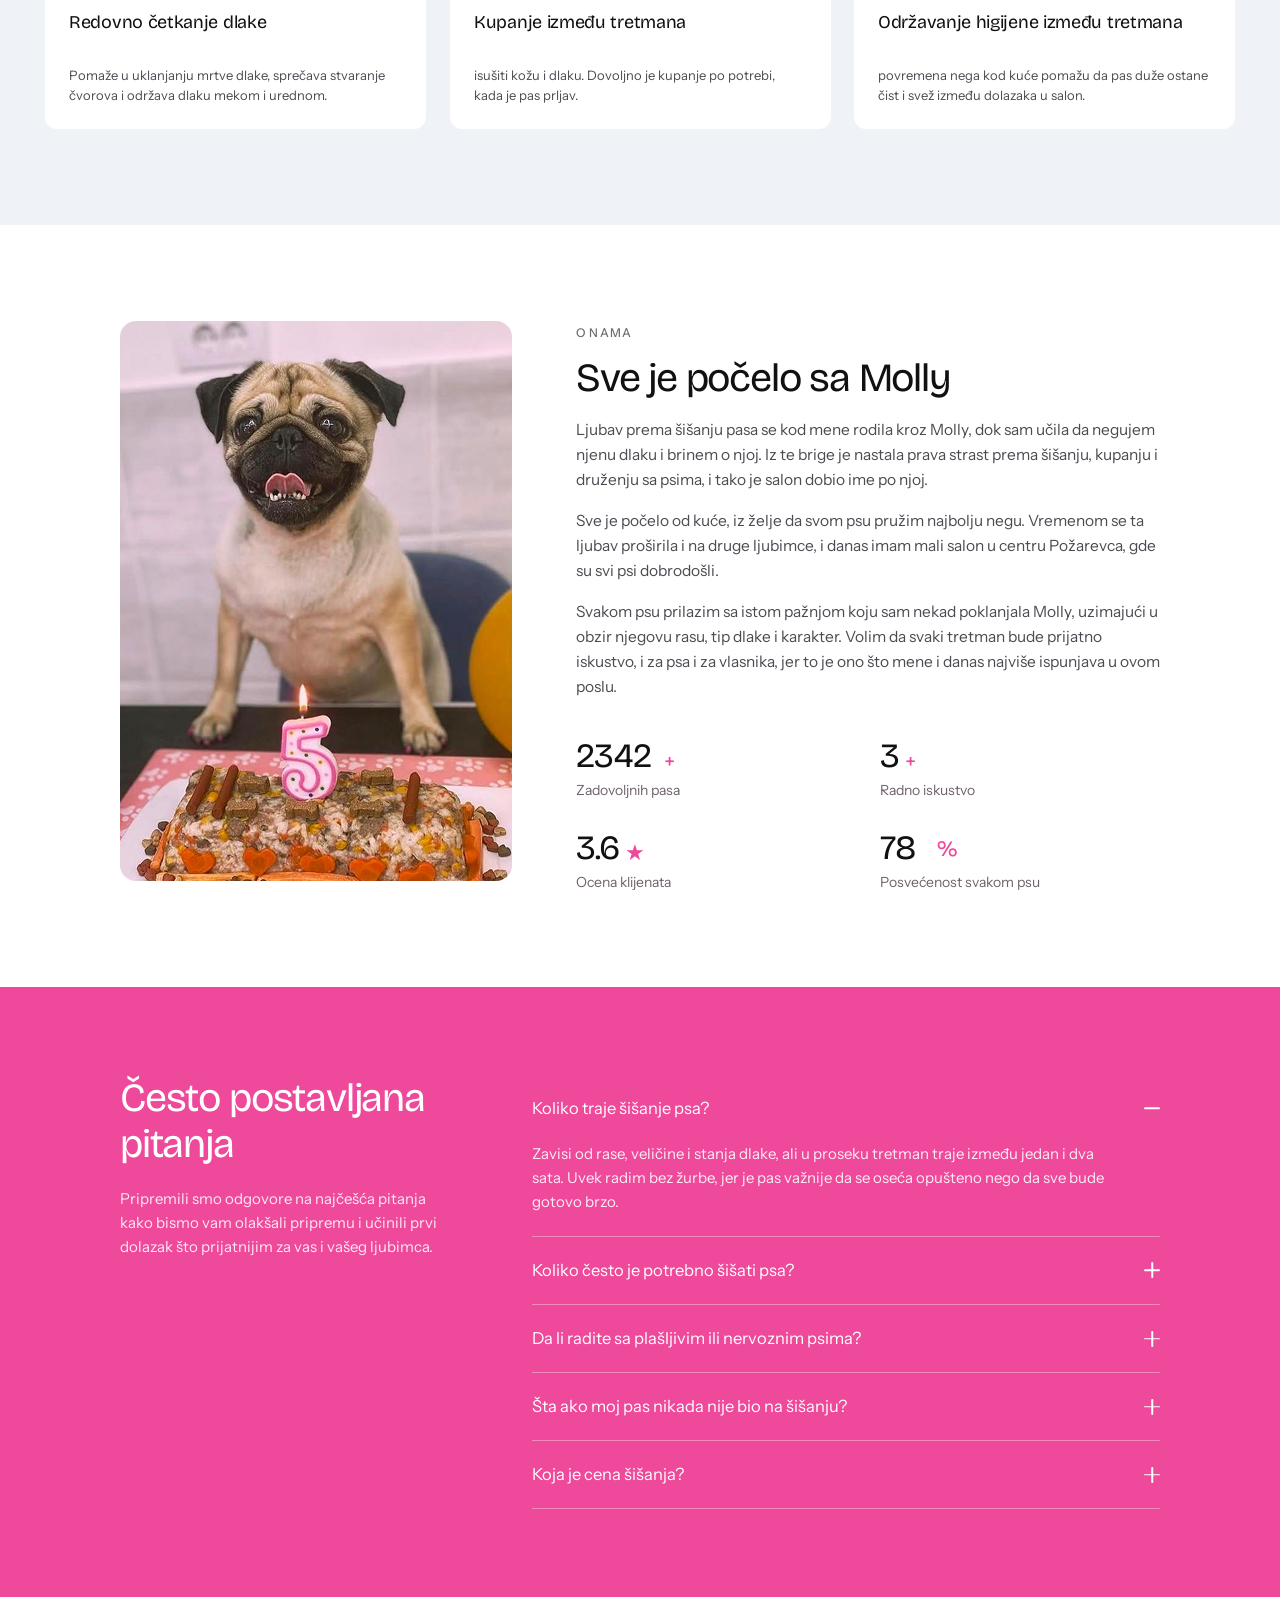
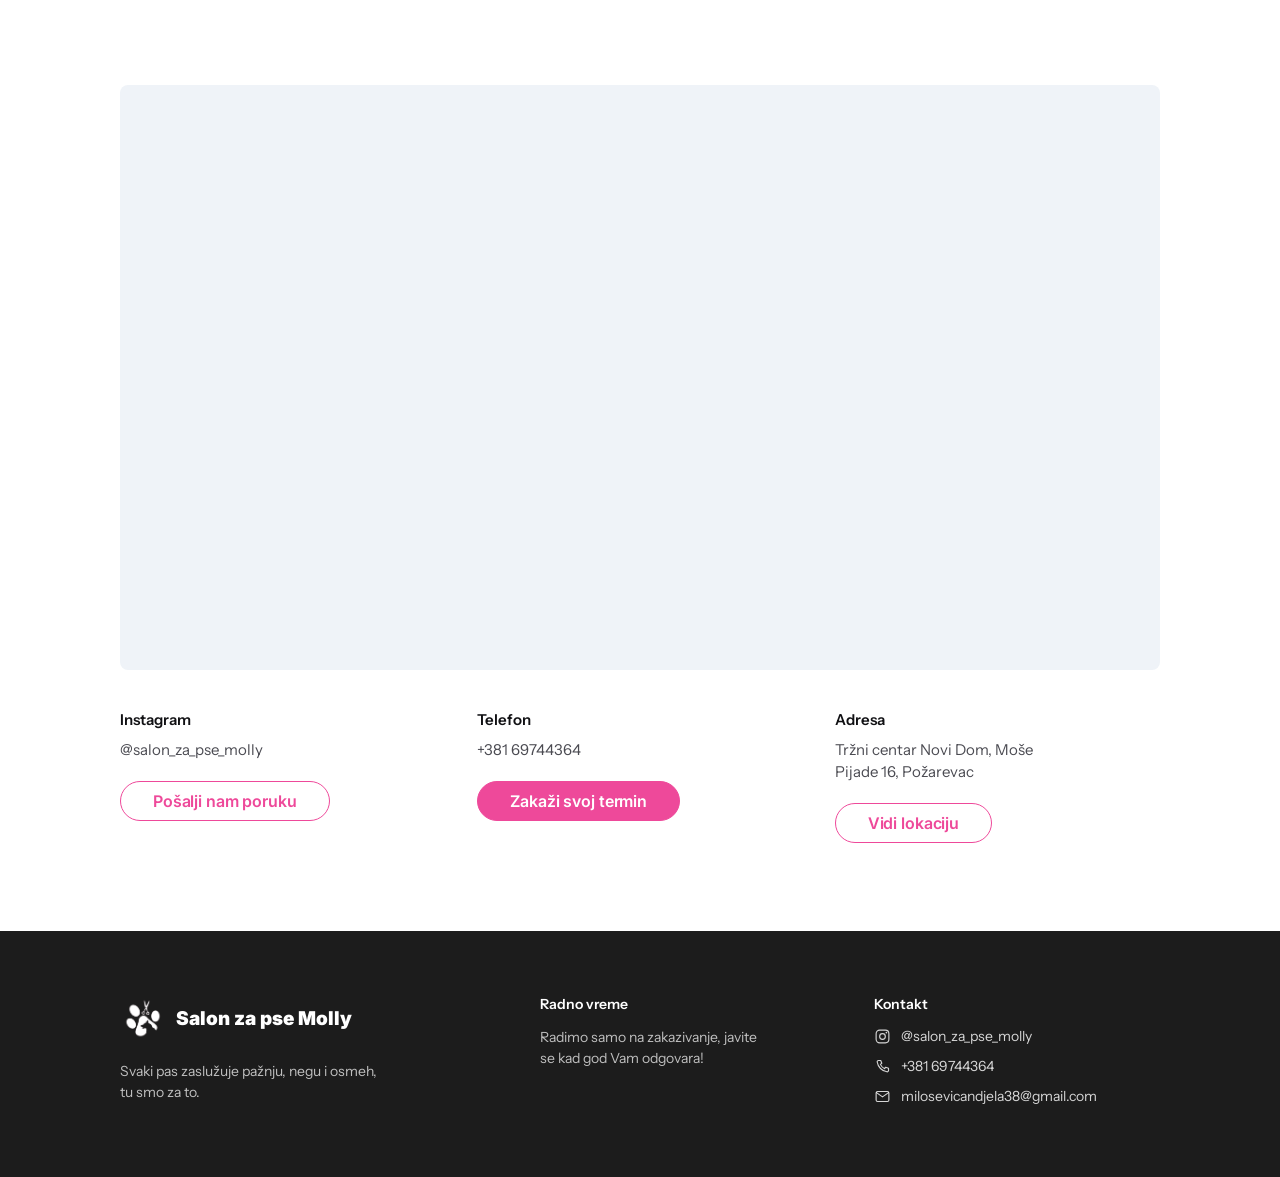
==== commit f11d81f5: "Vrati navbar logiku, ukloni magnetnu dugmad styles.css i main.js vraceni iz a5957d2 — prethodni comm" ====
--- a/index.html
+++ b/index.html
@@ -57,7 +57,7 @@
                 <li><a href="#saveti">Edukacija</a></li>
                 <li><a href="#o-nama">O nama</a></li>
               </ul>
-              <a class="btn btn-white-magnetic" href="#kontakt"
+              <a class="btn btn-white" href="#kontakt"
                 >Zakaži termin</a
               >
             </div>
@@ -77,10 +77,10 @@
                 </p>
               </div>
               <div class="hero-actions">
-                <a class="btn btn-white magnetic" href="#kontakt"
+                <a class="btn btn-white" href="#kontakt"
                   >Zakaži termin</a
                 >
-                <a class="btn btn-ghost magnetic" href="#kontakt">Kontakt</a>
+                <a class="btn btn-ghost" href="#kontakt">Kontakt</a>
               </div>
               <div class="hero-stats">
                 <div class="stat">
@@ -572,7 +572,7 @@
                 <h3>Instagram</h3>
                 <p>@salon_za_pse_molly</p>
                 <a
-                  class="btn btn-outline magnetic"
+                  class="btn btn-outline"
                   href="https://instagram.com/salon_za_pse_molly"
                   target="_blank"
                   rel="noopener"
@@ -583,7 +583,7 @@
               <div class="kontakt-kolona">
                 <h3>Telefon</h3>
                 <p>+381 69744364</p>
-                <a class="btn btn-pink magnetic" href="tel:+38169744364"
+                <a class="btn btn-pink" href="tel:+38169744364"
                   >Zakaži svoj termin</a
                 >
               </div>
@@ -592,7 +592,7 @@
                 <h3>Adresa</h3>
                 <p>Tržni centar Novi Dom, Moše<br />Pijade 16, Požarevac</p>
                 <a
-                  class="btn btn-outline magnetic"
+                  class="btn btn-outline"
                   href="https://www.google.com/maps/search/?api=1&query=Mo%C5%A1e+Pijade+16+Po%C5%BEarevac"
                   target="_blank"
                   rel="noopener"
--- a/css/styles.css
+++ b/css/styles.css
@@ -99,14 +99,40 @@
 .hero {
   background: var(--pink);
   color: #fff;
-}
-
+  /* mesto za fiksirani meni (88px logo + 2 × 20px razmaka) */
+  padding-top: 128px;
+}
+
+/* da sidra ne završe ispod fiksiranog menija */
+[id] {
+  scroll-margin-top: 96px;
+}
+
+/* fiksiran, a ne sticky: kad se meni smanji ne sme da pomeri sadržaj ispod sebe,
+   jer bi se usred glatkog skrolovanja pomerao i sam cilj skrola */
 .nav {
+  position: fixed;
+  top: 0;
+  left: 0;
+  right: 0;
+  z-index: 70;
+  background: var(--pink);
   display: flex;
   align-items: center;
   justify-content: center;
   gap: 200px;
   padding: 20px 30px;
+  transition:
+    padding 0.35s ease,
+    gap 0.35s ease;
+}
+
+.nav-brand img,
+.nav-brand span {
+  transition:
+    width 0.35s ease,
+    height 0.35s ease,
+    font-size 0.35s ease;
 }
 
 .nav-brand {
@@ -273,6 +299,7 @@
     height: 560px;
   }
 }
+
 
 /* ================= Zajedničko za sekcije ================= */
 .section-head {
@@ -617,10 +644,11 @@
 }
 
 .savet h3 {
+  --ls: -0.3px;
   font-family: "Bricolage Grotesque", sans-serif;
   font-weight: 400;
   font-size: 18px;
-  letter-spacing: -0.3px;
+  letter-spacing: var(--ls);
   color: var(--ink);
 }
 .savet p {
@@ -716,18 +744,60 @@
 }
 
 @media (min-width: 1100px) {
+  /* na vrhu stranice: klasičan meni, rail sakriven */
   .rail {
     display: block;
-  }
+    opacity: 0;
+    visibility: hidden;
+    transform: translateX(-14px);
+    transition:
+      opacity 0.45s ease,
+      transform 0.45s ease,
+      visibility 0s linear 0.45s;
+  }
+
+  /* čim se krene sa skrolom: rail ulazi, linkovi iz menija se povlače */
+  body.skrol .rail {
+    opacity: 1;
+    visibility: visible;
+    transform: none;
+    transition:
+      opacity 0.45s ease,
+      transform 0.45s ease,
+      visibility 0s;
+  }
+
   .nav-links {
-    display: none;
+    overflow: hidden;
+    max-width: 640px;
+    opacity: 1;
+    transition:
+      max-width 0.45s ease,
+      opacity 0.25s ease;
+  }
+  body.skrol .nav-links {
+    max-width: 0;
+    opacity: 0;
+    pointer-events: none;
+  }
+
+  body.skrol .nav {
+    justify-content: space-between;
+    gap: 24px;
+    padding: 10px 30px;
+  }
+  body.skrol .nav-brand img {
+    width: 52px;
+    height: 52px;
+  }
+  body.skrol .nav-brand span {
+    font-size: 18px;
   }
 }
 
 /* ================= Traka napretka (mobilni meni) ================= */
-.nav {
-  position: relative;
-}
+/* .nav je već sticky iznad — sticky je pozicioniran kontekst,
+   pa .nav-progress ima za šta da se zakači */
 .nav-progress {
   position: absolute;
   left: 0;
@@ -799,11 +869,6 @@
   transform-style: preserve-3d;
   will-change: transform;
   transition: box-shadow 0.3s ease;
-}
-
-/* ================= Magnet ================= */
-.magnetic {
-  will-change: transform;
 }
 
 @media (prefers-reduced-motion: reduce) {
@@ -1269,6 +1334,12 @@
   animation-delay: calc(var(--i) * 85ms);
 }
 
+/* posle promene sirine redovi se premere — bez ponovnog puštanja animacije */
+[data-anim="paragraf-redovi"].odmah .red > span {
+  transform: none;
+  animation: none;
+}
+
 @keyframes redDizanje {
   to {
     transform: translateY(0);
@@ -1281,6 +1352,7 @@
     animation: none !important;
   }
 }
+
 
 /* ================= Mobilni (mora na kraju da bi pregazio pravila iznad) ================= */
 @media (max-width: 900px) {
@@ -1294,6 +1366,15 @@
     height: 56px;
   }
 
+  /* meni je ovde niži, pa je i mesto za njega manje */
+  .hero {
+    padding-top: 104px;
+  }
+
+  [id] {
+    scroll-margin-top: 80px;
+  }
+
   .hero-inner {
     flex-direction: column;
     align-items: flex-start;
@@ -1412,3 +1493,32 @@
     gap: 32px;
   }
 }
+
+/* --- razmak se skuplja --- */
+/* animacija se dodeljuje odmah i stoji pauzirana: keyframe vrednosti
+   pobedjuju obicna pravila, pa .savet h3 ne moze da pregazi pocetni razmak */
+[data-anim="razmak"] {
+  animation: razmakSkupljanje 1.1s cubic-bezier(0.19, 1, 0.22, 1) both;
+  animation-play-state: paused;
+}
+[data-anim="razmak"].go {
+  animation-play-state: running;
+}
+
+@keyframes razmakSkupljanje {
+  from {
+    opacity: 0;
+    letter-spacing: 0.3em;
+  }
+  to {
+    opacity: 1;
+    letter-spacing: var(--ls, normal);
+  }
+}
+
+@media (prefers-reduced-motion: reduce) {
+  [data-anim="razmak"] {
+    animation: none;
+    opacity: 1;
+  }
+}
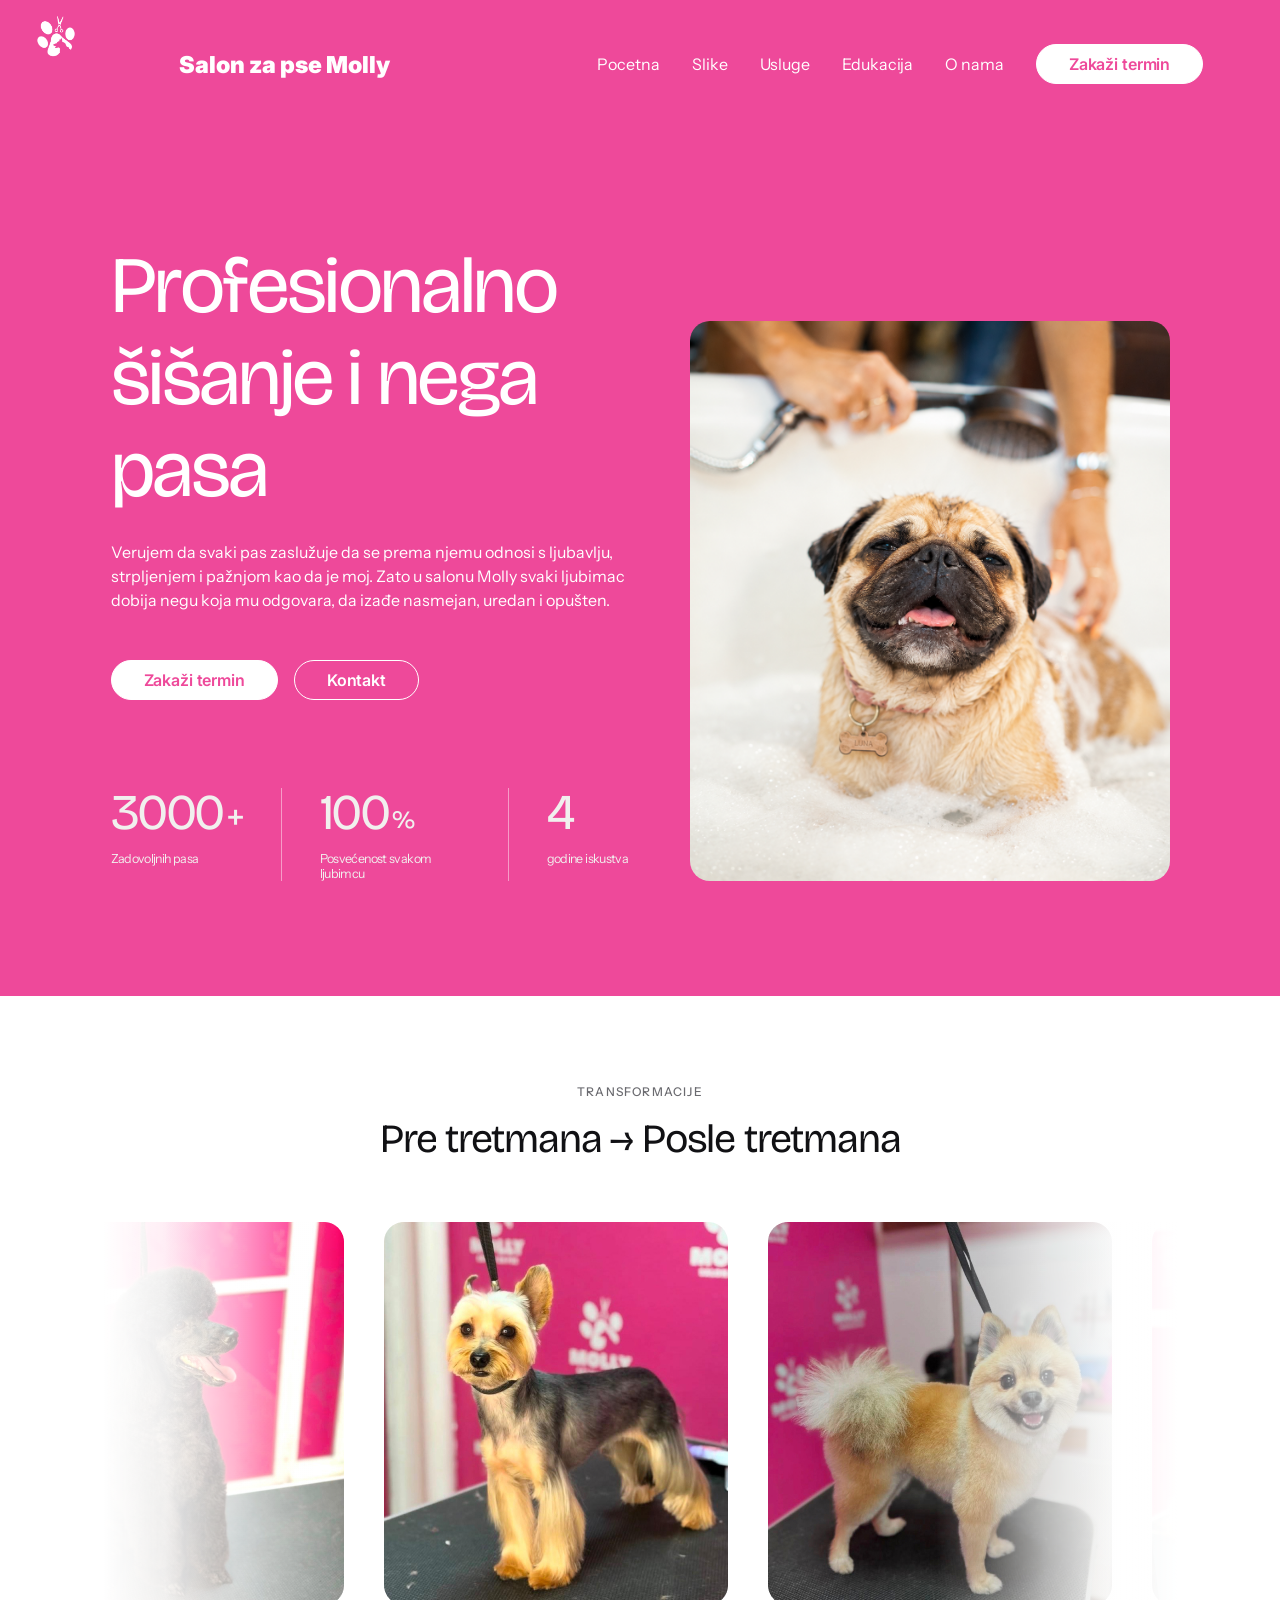
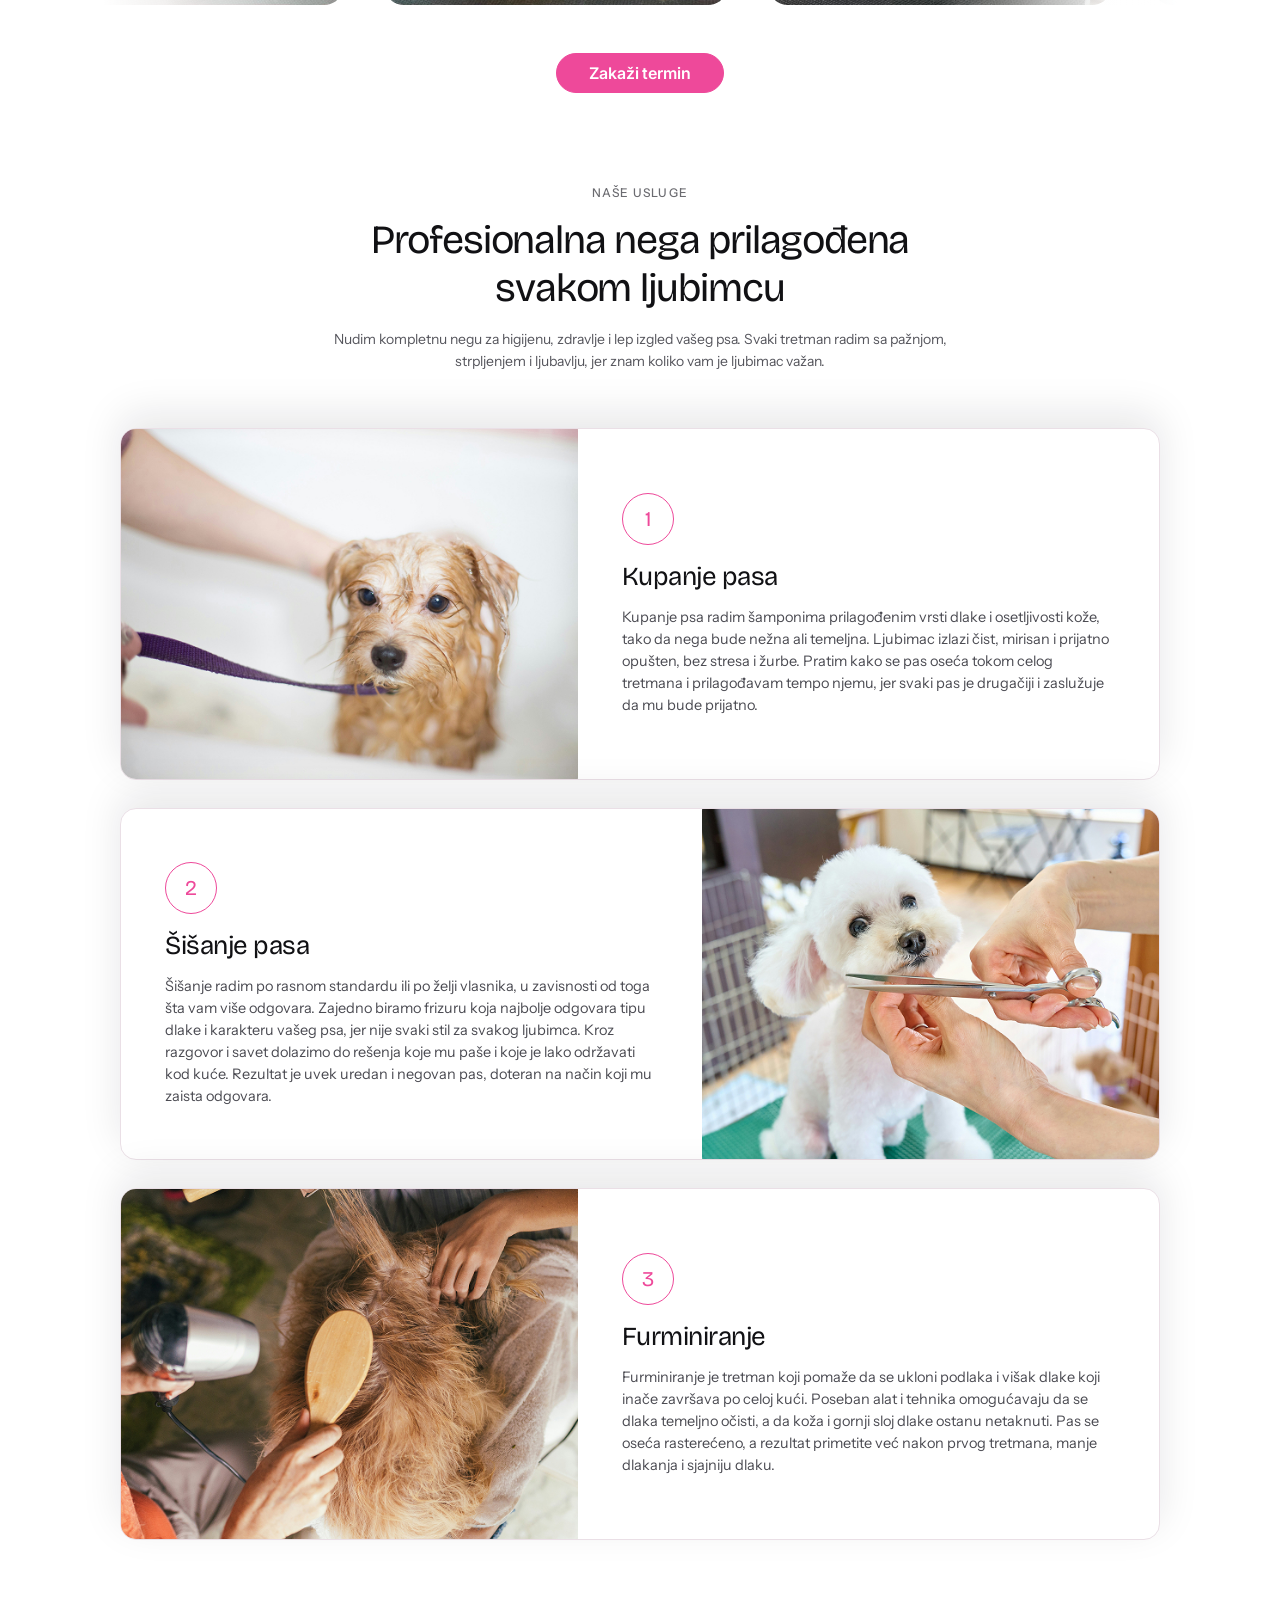
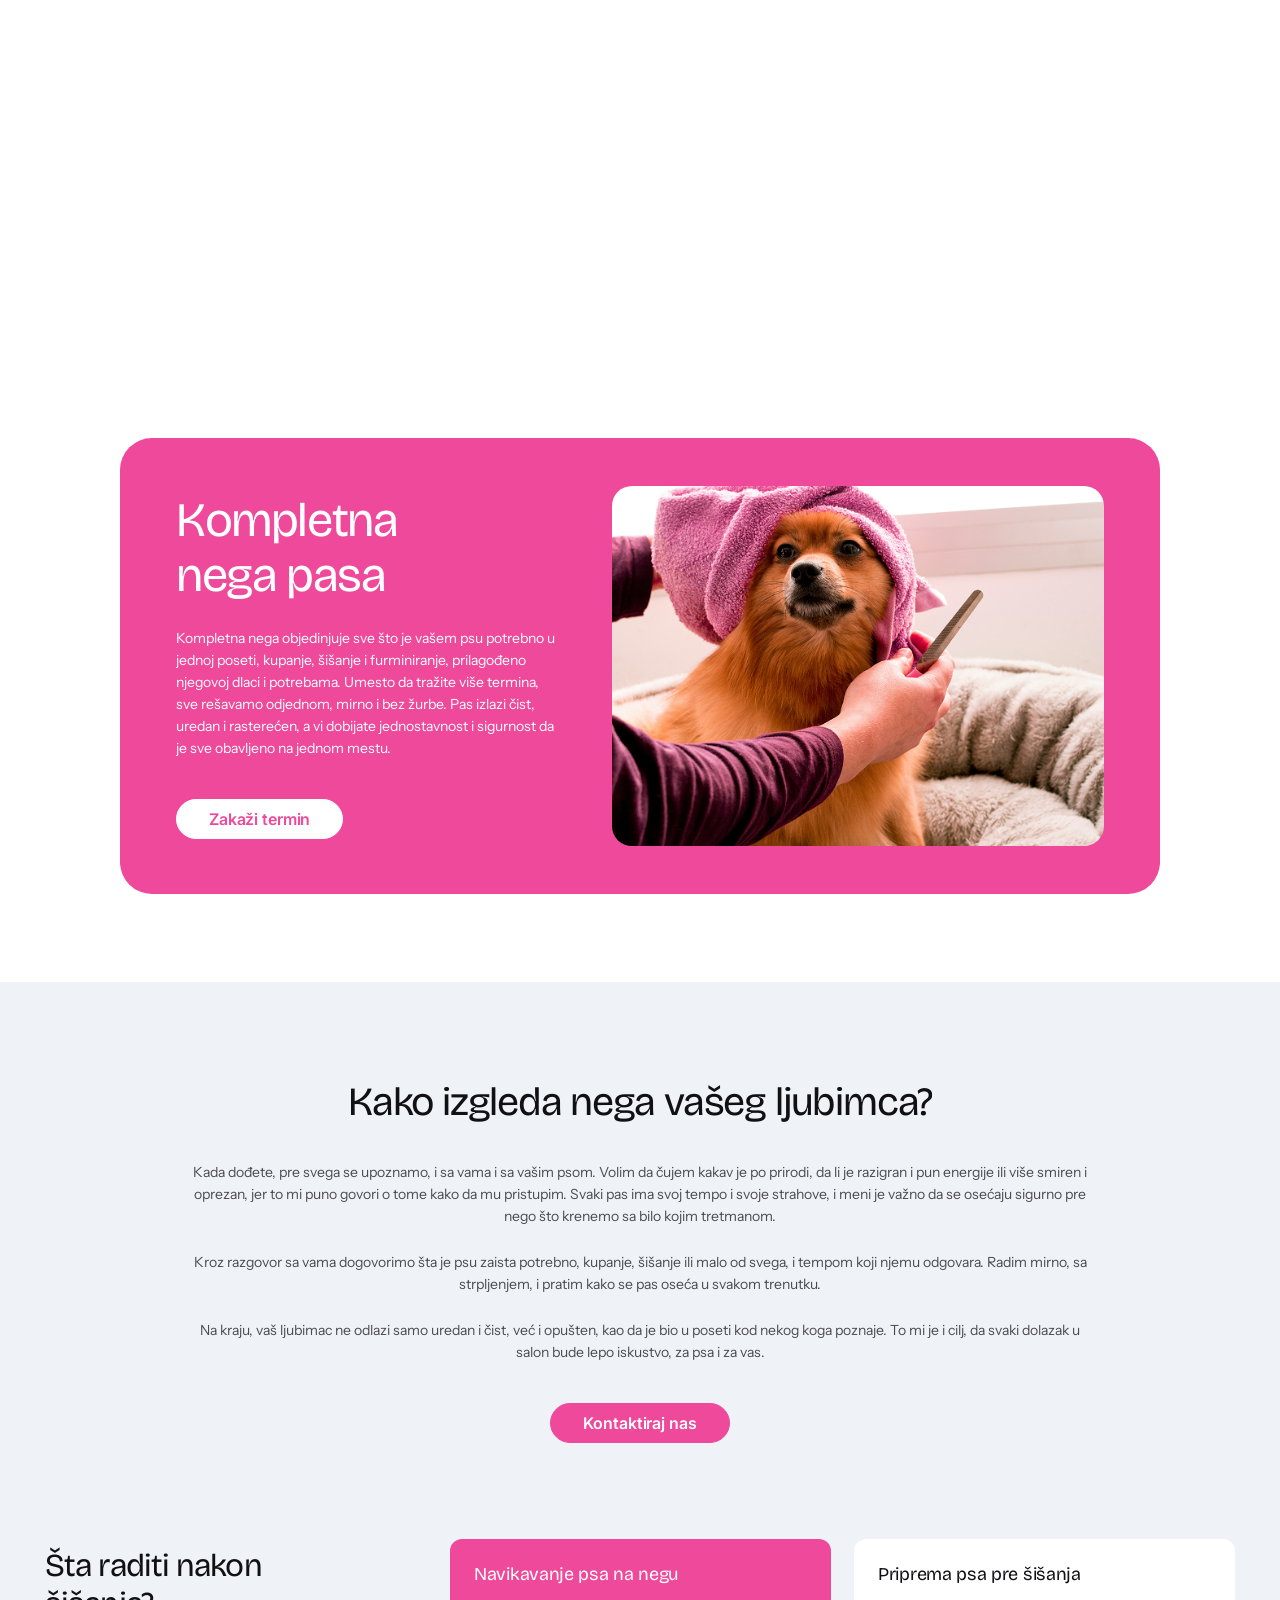
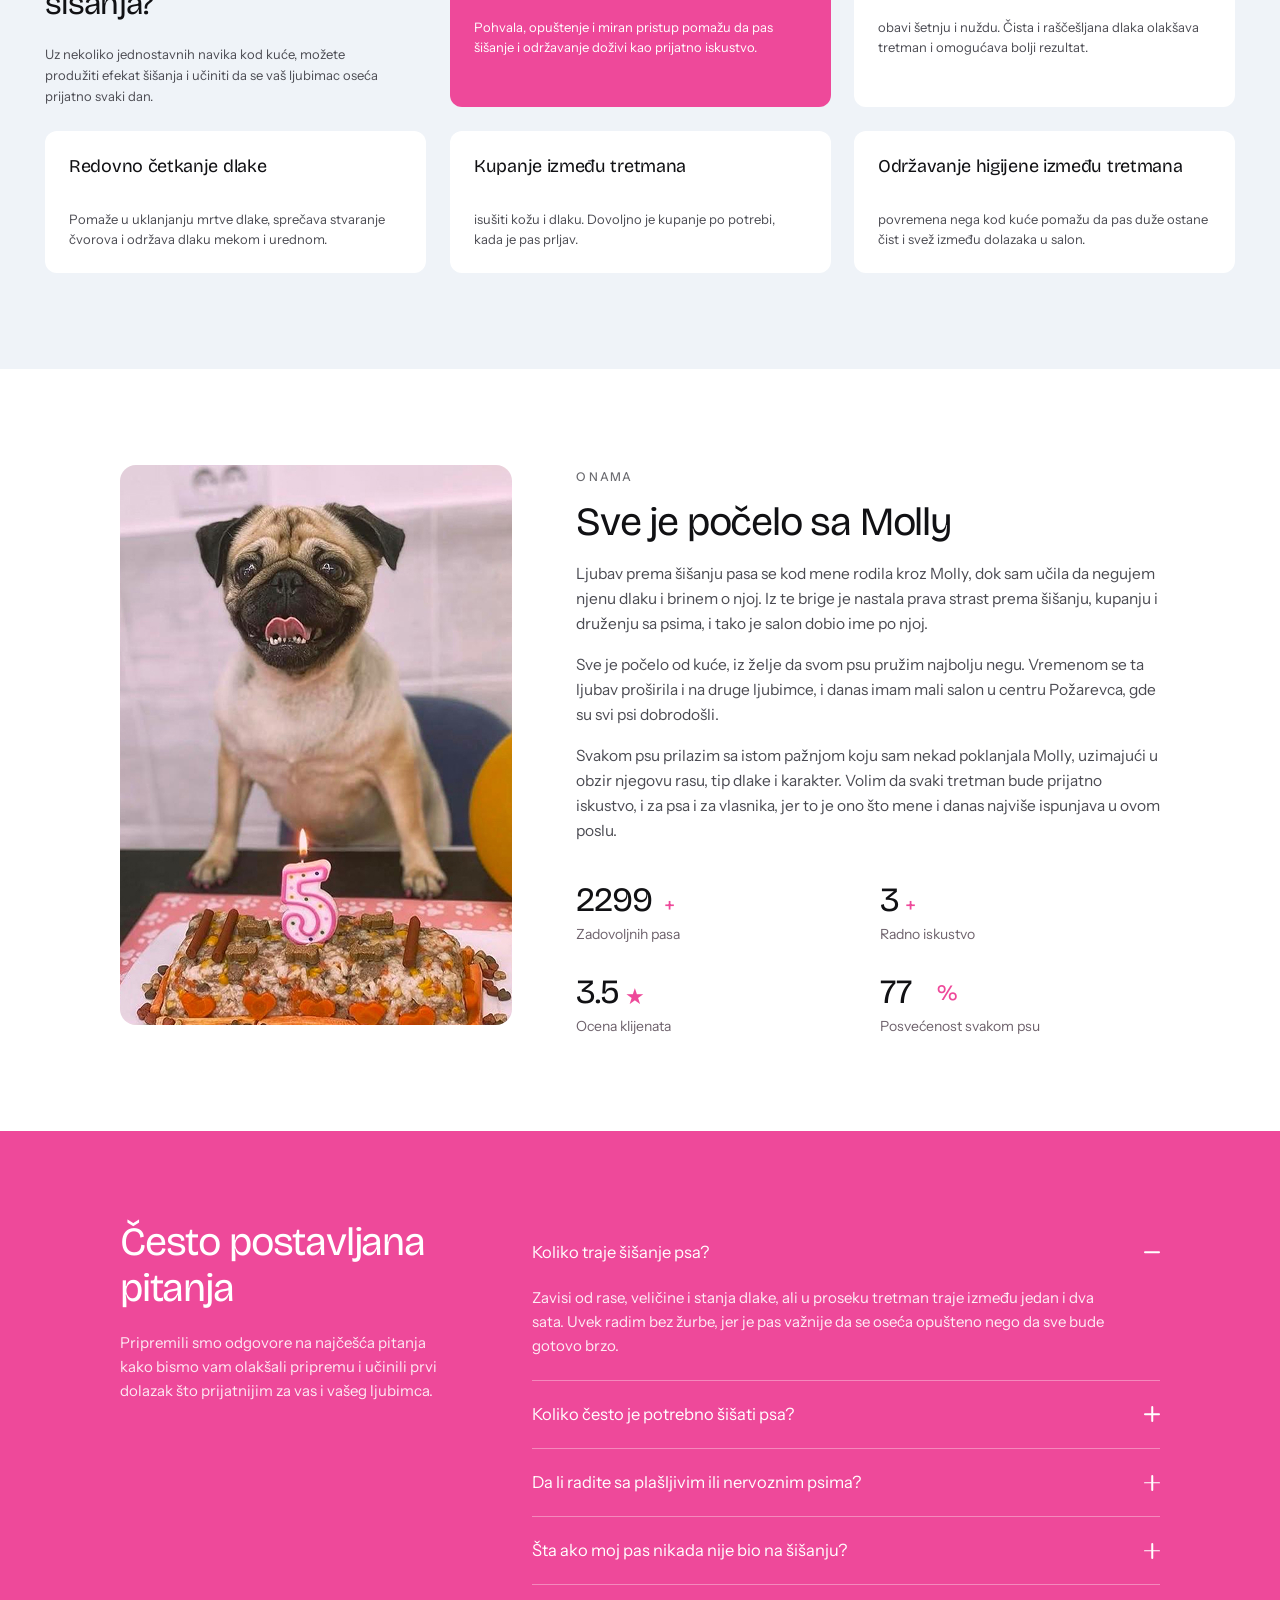
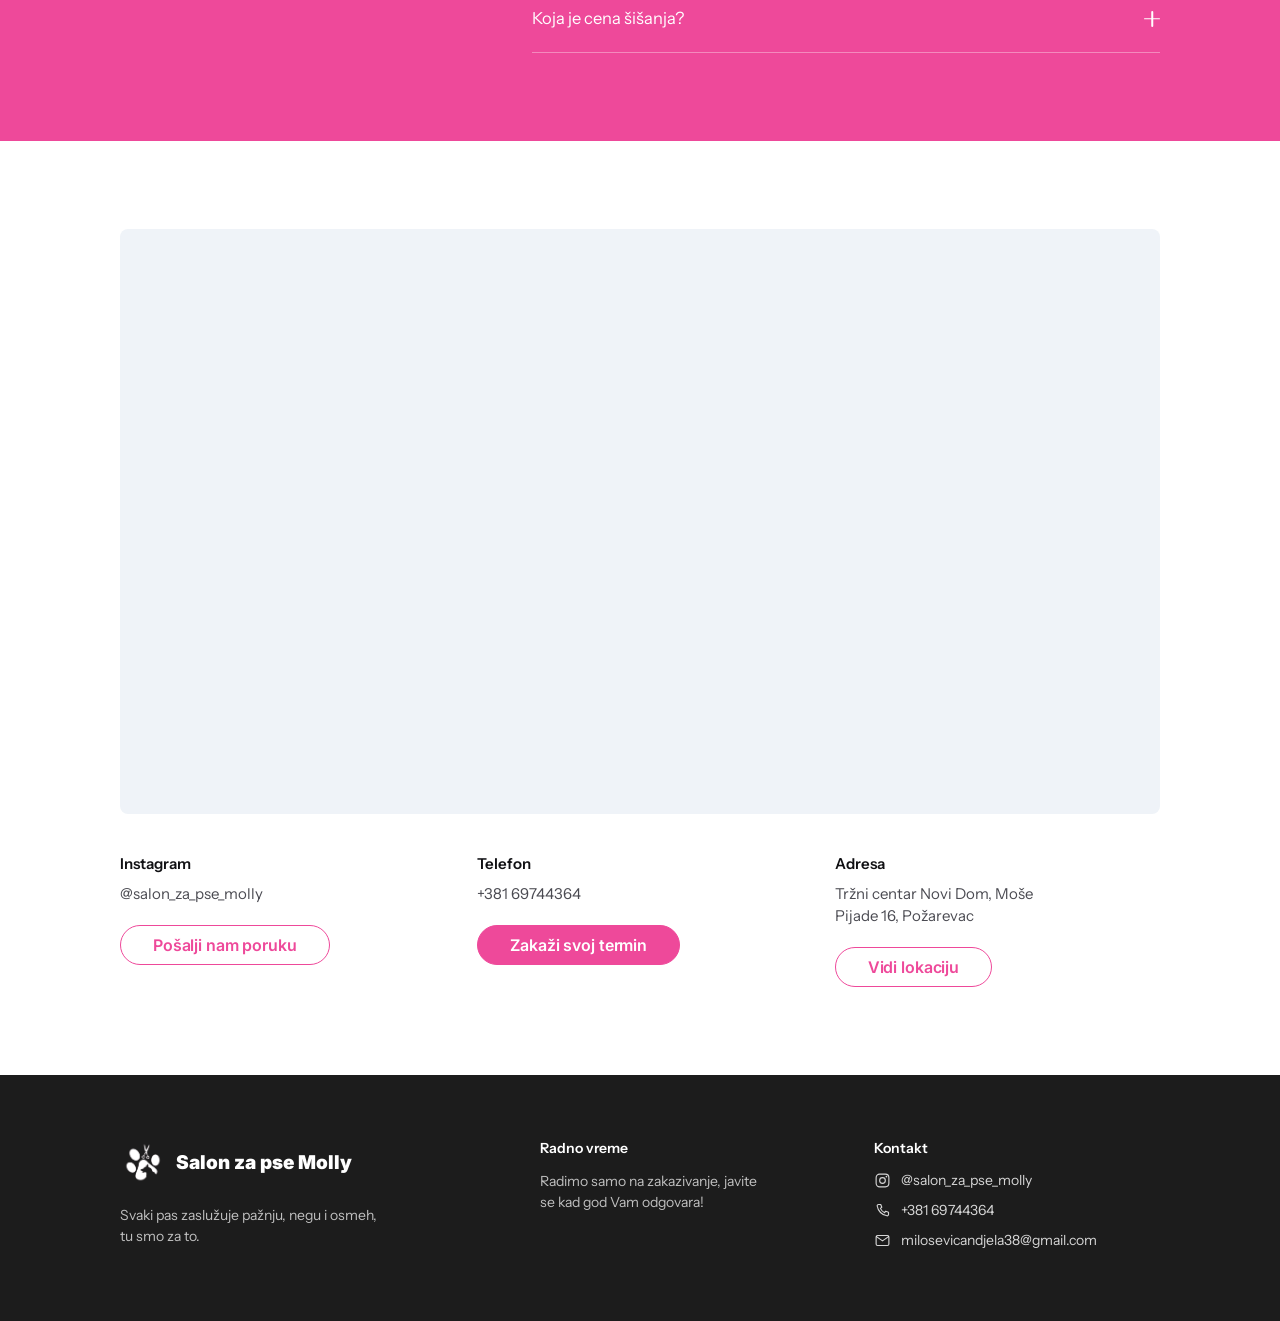
==== commit 3af0e249: "Prosiri slovo-skok na jos cetiri naslova i osiguraj prelom paragrafa Animacija sa "Kompletna nega pa" ====
--- a/index.html
+++ b/index.html
@@ -222,7 +222,7 @@
                 </div>
                 <div class="usluga-content">
                   <span class="usluga-broj">1</span>
-                  <h3>Kupanje pasa</h3>
+                  <h3 data-anim="slovo-skok" data-split="slovo">Kupanje pasa</h3>
                   <p>
                     Kupanje psa radim šamponima prilagođenim vrsti dlake i
                     osetljivosti kože, tako da nega bude nežna ali temeljna.
@@ -243,7 +243,7 @@
                 </div>
                 <div class="usluga-content">
                   <span class="usluga-broj">2</span>
-                  <h3>Šišanje pasa</h3>
+                  <h3 data-anim="slovo-skok" data-split="slovo">Šišanje pasa</h3>
                   <p>
                     Šišanje radim po rasnom standardu ili po želji vlasnika, u
                     zavisnosti od toga šta vam više odgovara. Zajedno biramo
@@ -265,7 +265,7 @@
                 </div>
                 <div class="usluga-content">
                   <span class="usluga-broj">3</span>
-                  <h3>Furminiranje</h3>
+                  <h3 data-anim="slovo-skok" data-split="slovo">Furminiranje</h3>
                   <p>
                     Furminiranje je tretman koji pomaže da se ukloni podlaka i
                     višak dlake koji inače završava po celoj kući. Poseban alat
@@ -399,7 +399,7 @@
 
             <div class="onama-text">
               <span class="kicker">O nama</span>
-              <h2>Sve je počelo sa Molly</h2>
+              <h2 data-anim="slovo-skok" data-split="slovo">Sve je počelo sa Molly</h2>
 
               <p>
                 Ljubav prema šišanju pasa se kod mene rodila kroz Molly, dok sam
--- a/css/styles.css
+++ b/css/styles.css
@@ -110,6 +110,8 @@
 
 /* fiksiran, a ne sticky: kad se meni smanji ne sme da pomeri sadržaj ispod sebe,
    jer bi se usred glatkog skrolovanja pomerao i sam cilj skrola */
+/* poravnanje je stalno space-between jer justify-content ne može da se animira;
+   logo i dugme klize ka ivicama preko padding-a, koji može */
 .nav {
   position: fixed;
   top: 0;
@@ -119,20 +121,22 @@
   background: var(--pink);
   display: flex;
   align-items: center;
-  justify-content: center;
-  gap: 200px;
-  padding: 20px 30px;
-  transition:
-    padding 0.35s ease,
-    gap 0.35s ease;
+  justify-content: space-between;
+  gap: 24px;
+  padding: 20px 15%;
+  transition: padding 0.6s cubic-bezier(0.65, 0, 0.35, 1);
+}
+
+body.skrol .nav {
+  padding: 10px 30px;
 }
 
 .nav-brand img,
 .nav-brand span {
   transition:
-    width 0.35s ease,
-    height 0.35s ease,
-    font-size 0.35s ease;
+    width 0.6s cubic-bezier(0.65, 0, 0.35, 1),
+    height 0.6s cubic-bezier(0.65, 0, 0.35, 1),
+    font-size 0.6s cubic-bezier(0.65, 0, 0.35, 1);
 }
 
 .nav-brand {
@@ -285,9 +289,9 @@
 }
 
 @media (max-width: 1280px) {
+  /* uža margina, jer 15% na manjem ekranu previše steže meni */
   .nav {
-    gap: 48px;
-    justify-content: space-between;
+    padding: 20px 6%;
   }
 
   .hero-inner {
@@ -415,8 +419,11 @@
 }
 
 @keyframes marquee {
+  from {
+    transform: translate3d(0, 0, 0);
+  }
   to {
-    transform: translateX(-50%);
+    transform: translate3d(-50%, 0, 0);
   }
 }
 
@@ -436,7 +443,8 @@
 .usluge-stack {
   max-width: 1040px;
   margin: 56px auto 0;
-  padding-bottom: 34vh;
+  /* prostor da poslednja kartica ostane zalepljena neko vreme */
+  padding-bottom: 50vh;
 }
 
 .usluga {
@@ -450,14 +458,19 @@
   margin-bottom: 28px;
   box-shadow: 0 -14px 40px rgba(23, 19, 26, 0.1);
 }
+/* kartica se lepi na sredinu vidljivog dela, ispod fiksiranog menija:
+   72px je visina skupljenog menija, 176px je pola visine kartice */
+.usluga {
+  --vrh: calc(50vh + 36px - 176px);
+}
 .usluga:nth-of-type(1) {
-  top: 24px;
+  top: var(--vrh);
 }
 .usluga:nth-of-type(2) {
-  top: 44px;
+  top: calc(var(--vrh) + 20px);
 }
 .usluga:nth-of-type(3) {
-  top: 64px;
+  top: calc(var(--vrh) + 40px);
 }
 
 .usluga.flip {
@@ -767,25 +780,42 @@
       visibility 0s;
   }
 
+  /* sadržaj se drži desne ivice, uz samo dugme — pa dok se širina skuplja
+     izgleda kao da linkovi ulaze u njega, a ne da se seku sa strane */
   .nav-links {
     overflow: hidden;
+    justify-content: flex-end;
     max-width: 640px;
-    opacity: 1;
-    transition:
-      max-width 0.45s ease,
-      opacity 0.25s ease;
+    transition: max-width 0.6s cubic-bezier(0.65, 0, 0.35, 1) 0.1s;
   }
   body.skrol .nav-links {
     max-width: 0;
+    pointer-events: none;
+  }
+
+  /* svaki link posebno uleće, počev od onog najbližeg dugmetu */
+  .nav-links li {
+    transition:
+      transform 0.42s cubic-bezier(0.65, 0, 0.35, 1),
+      opacity 0.35s ease;
+  }
+  body.skrol .nav-links li {
+    transform: translateX(30px) scale(0.8);
     opacity: 0;
-    pointer-events: none;
-  }
-
-  body.skrol .nav {
-    justify-content: space-between;
-    gap: 24px;
-    padding: 10px 30px;
-  }
+  }
+
+  .nav-links li:nth-last-child(1) { transition-delay: 0.2s; }
+  .nav-links li:nth-last-child(2) { transition-delay: 0.15s; }
+  .nav-links li:nth-last-child(3) { transition-delay: 0.1s; }
+  .nav-links li:nth-last-child(4) { transition-delay: 0.05s; }
+  .nav-links li:nth-last-child(5) { transition-delay: 0s; }
+
+  body.skrol .nav-links li:nth-last-child(1) { transition-delay: 0s; }
+  body.skrol .nav-links li:nth-last-child(2) { transition-delay: 0.05s; }
+  body.skrol .nav-links li:nth-last-child(3) { transition-delay: 0.1s; }
+  body.skrol .nav-links li:nth-last-child(4) { transition-delay: 0.15s; }
+  body.skrol .nav-links li:nth-last-child(5) { transition-delay: 0.2s; }
+
   body.skrol .nav-brand img {
     width: 52px;
     height: 52px;
@@ -880,6 +910,10 @@
 .transform-row {
   display: flex;
   width: max-content;
+  will-change: transform;
+  backface-visibility: hidden;
+  /* stalna brzina, na grafickoj — pun krug za 75s */
+  animation: marquee 75s linear infinite;
 }
 
 /* ================= Intro ================= */
@@ -1522,3 +1556,9 @@
     opacity: 1;
   }
 }
+
+@media (prefers-reduced-motion: reduce) {
+  .transform-row {
+    animation: none;
+  }
+}
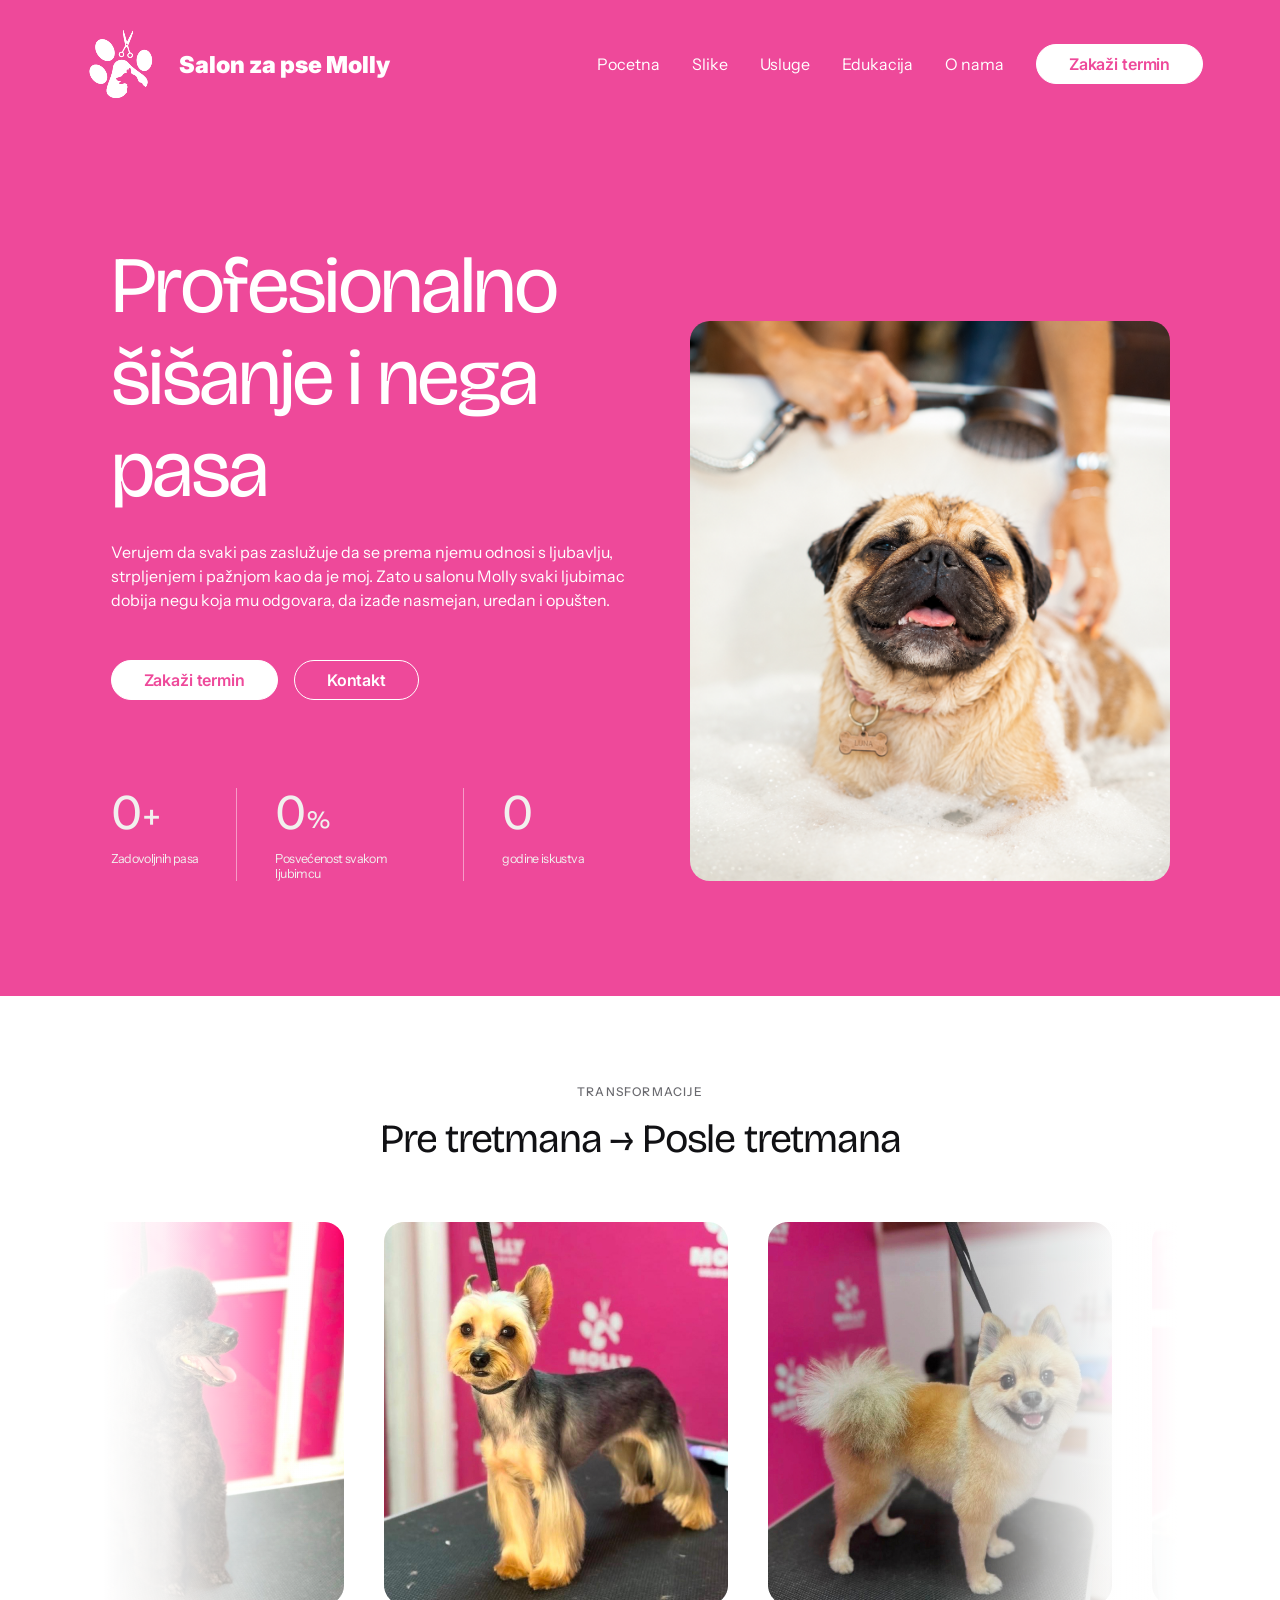
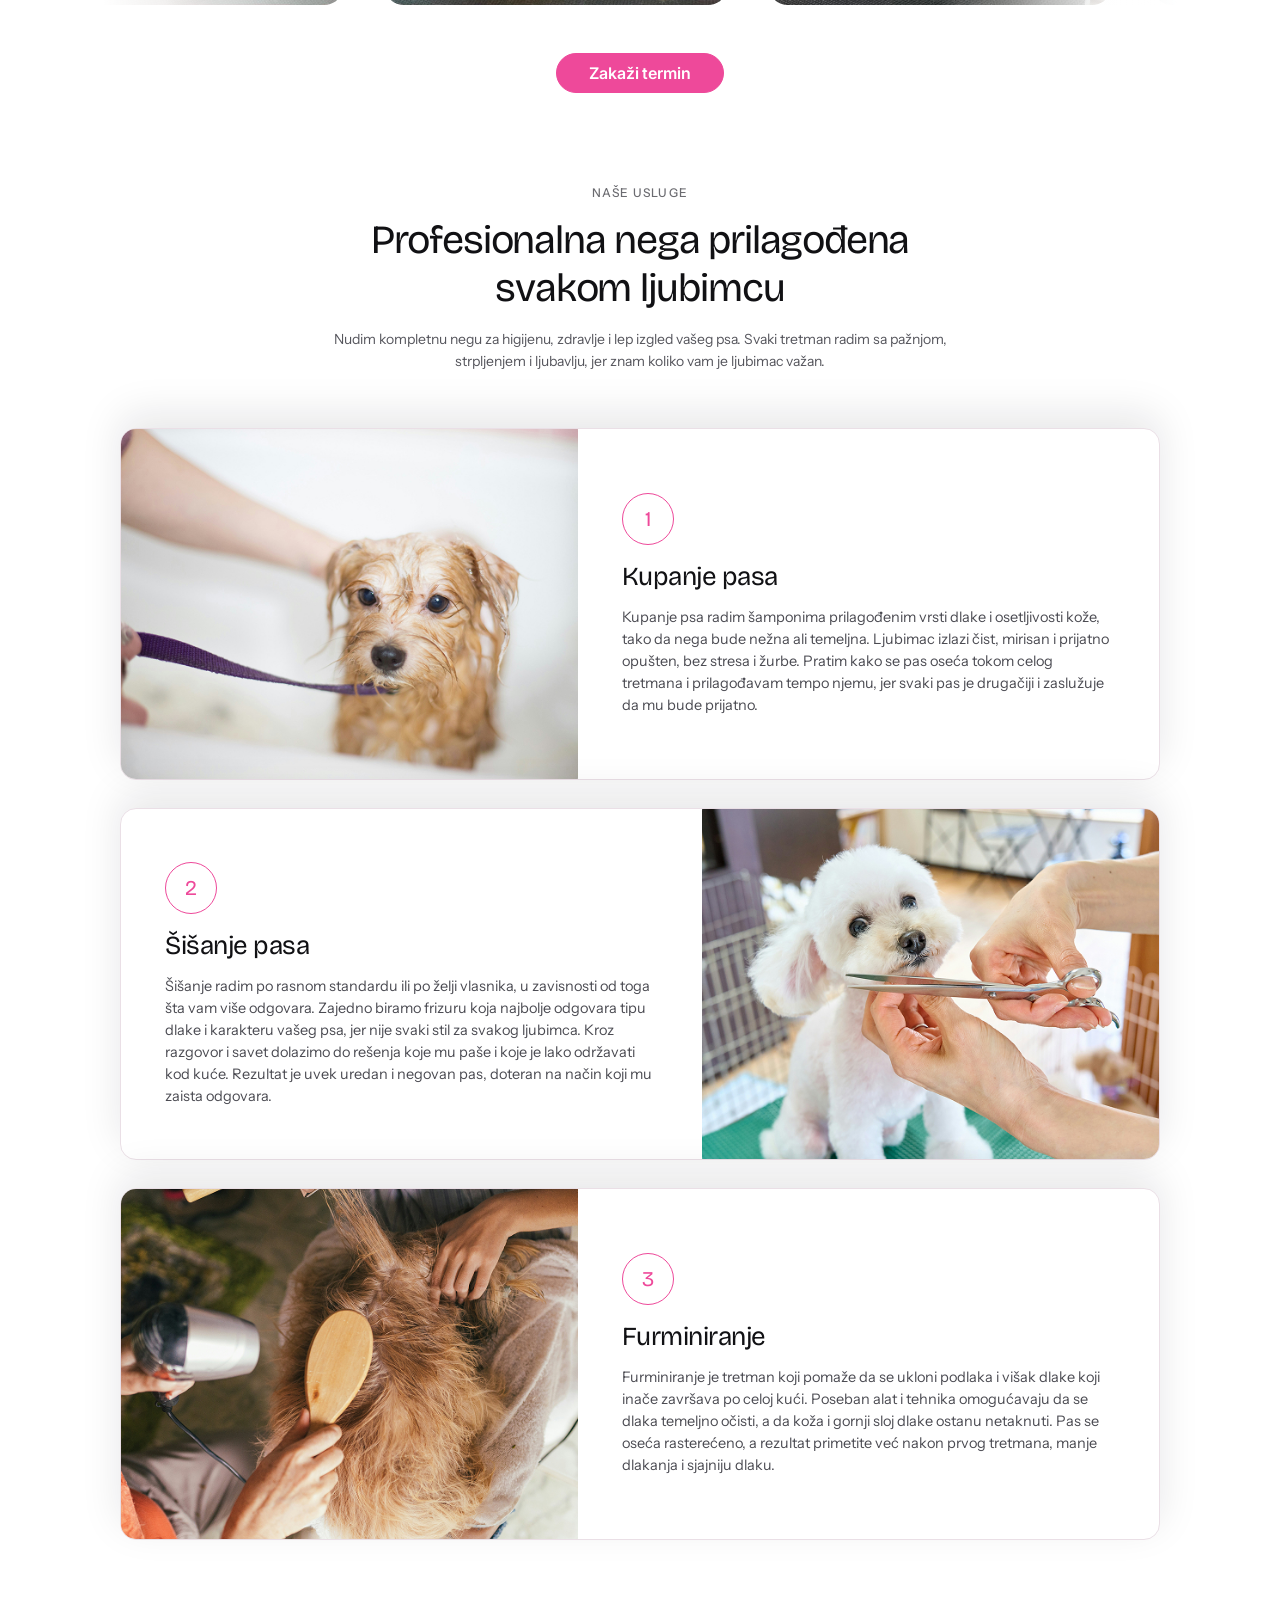
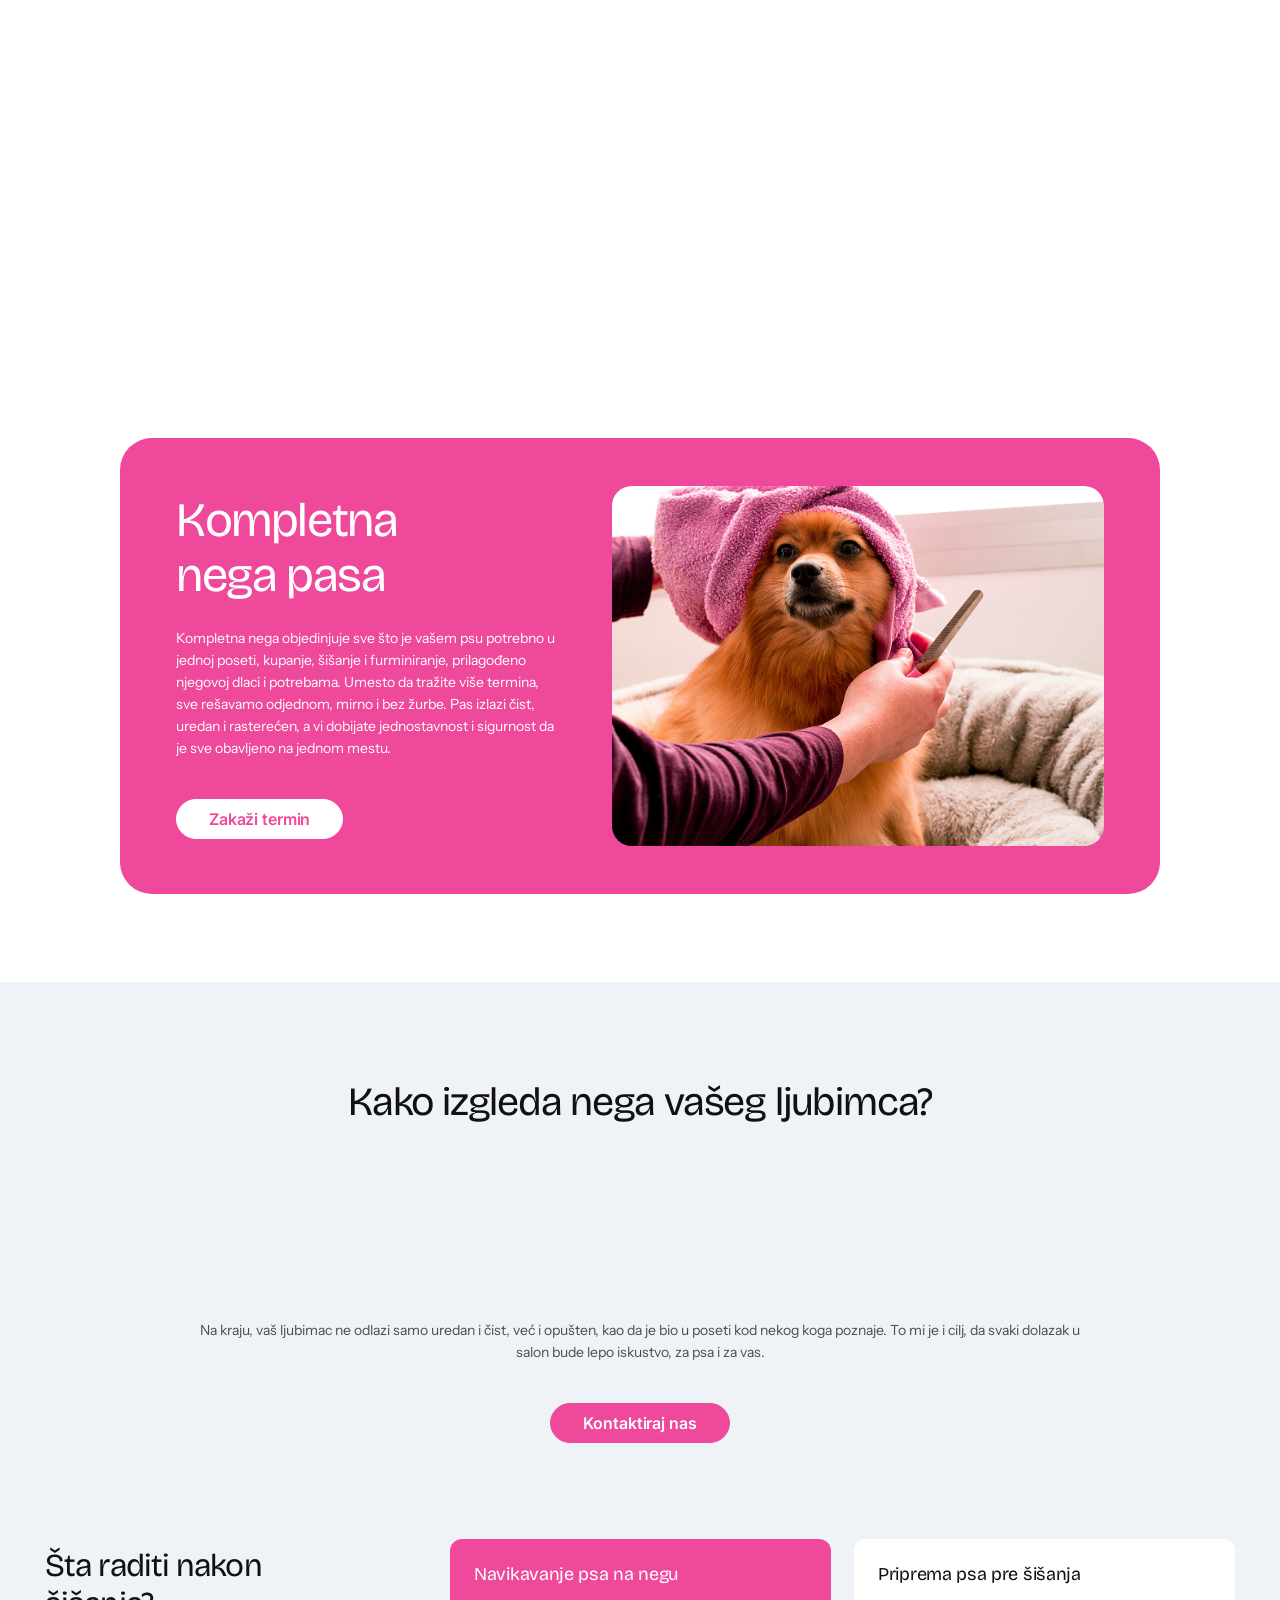
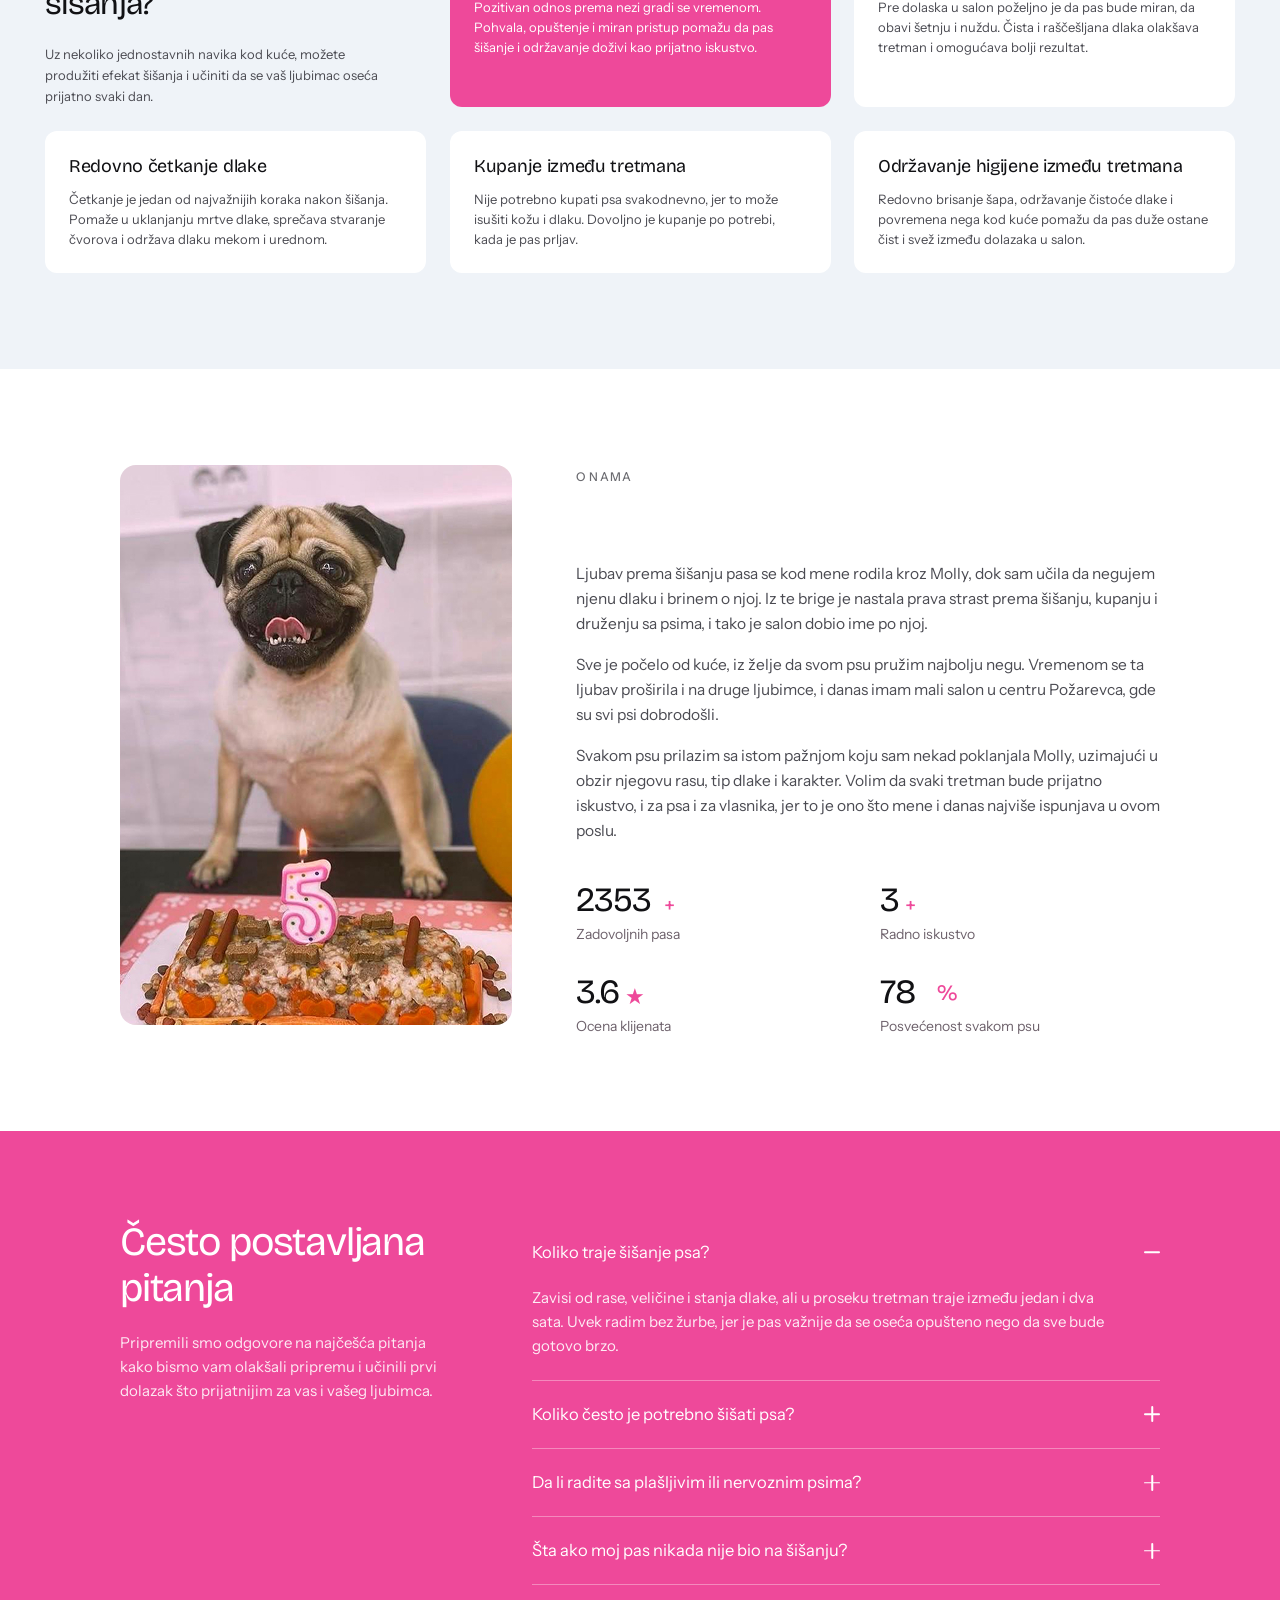
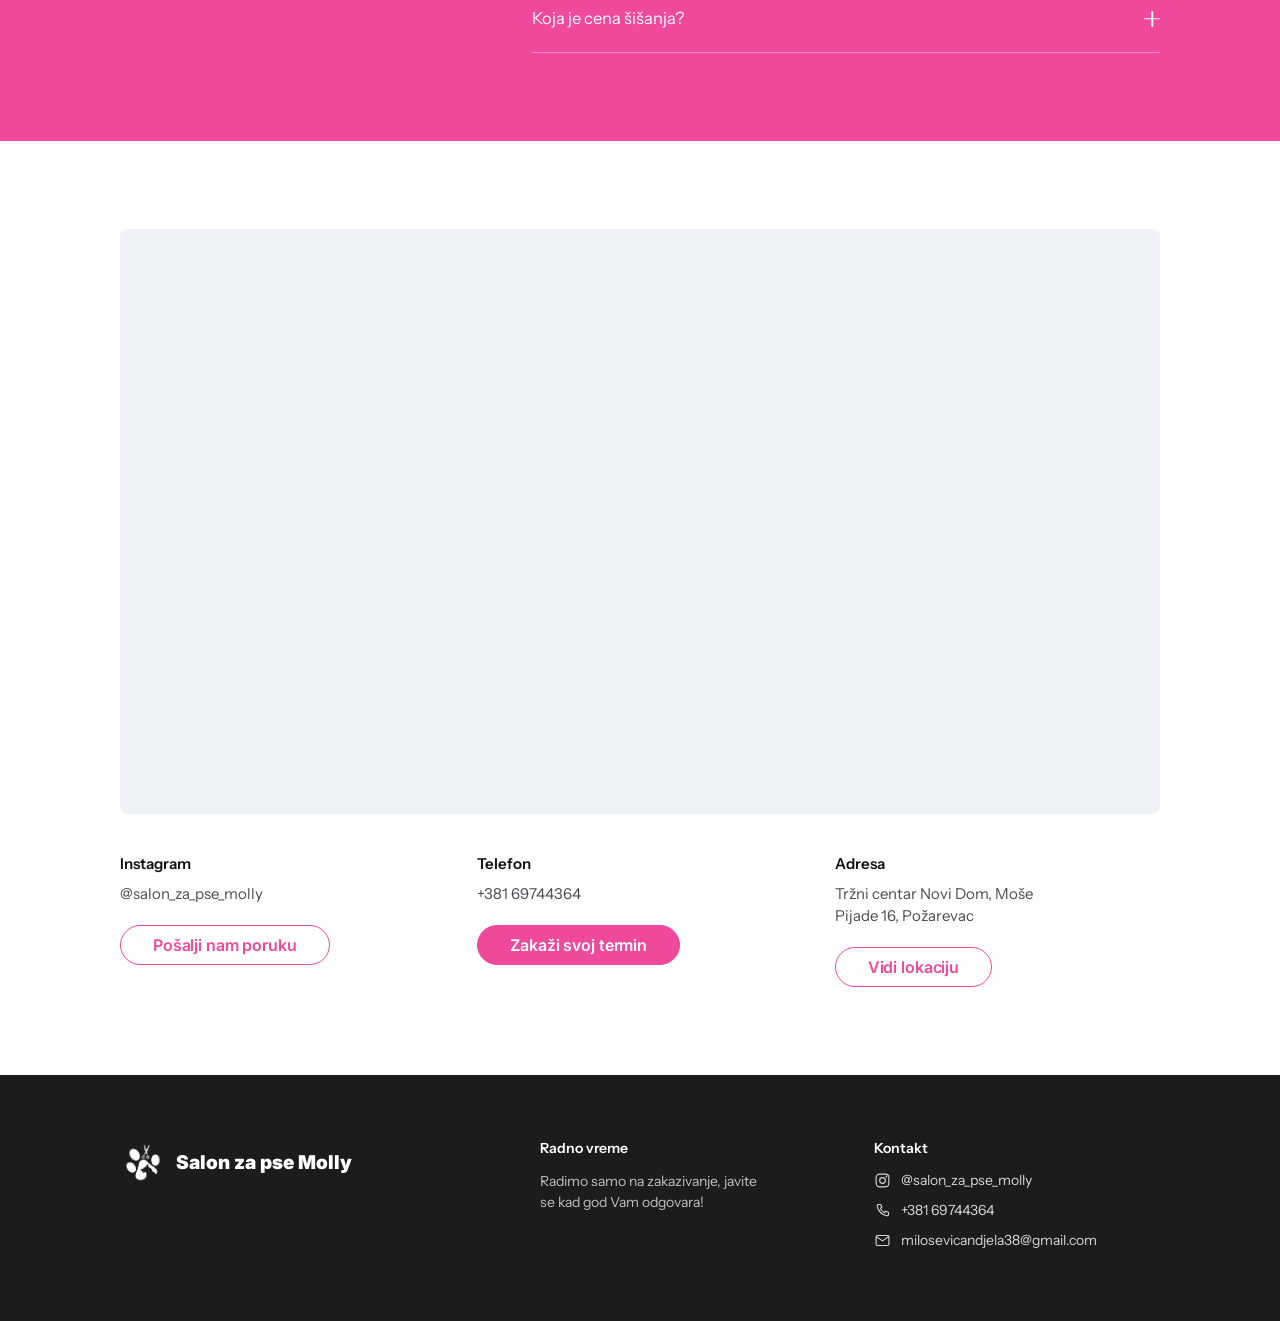
==== commit 696f27bd: "Hamburger meni za telefone Na 375px se nav prelivao 189px preko ekrana — pet linkova i dugme ne staj" ====
--- a/index.html
+++ b/index.html
@@ -49,7 +49,12 @@
               <img src="assets/images/logo.png" alt="Salon za pse Molly logo" />
               <span>Salon za pse Molly</span>
             </a>
-            <div class="nav-right">
+            <button class="nav-toggle" id="navToggle" type="button"
+              aria-label="Otvori meni" aria-expanded="false" aria-controls="navPanel">
+              <span></span><span></span><span></span>
+            </button>
+
+            <div class="nav-right" id="navPanel">
               <ul class="nav-links">
                 <li><a href="#pocetna">Pocetna</a></li>
                 <li><a href="#transformacije">Slike</a></li>
--- a/css/styles.css
+++ b/css/styles.css
@@ -17,6 +17,7 @@
 }
 
 body {
+  overflow-x: clip;
   font-family: "Instrument Sans", sans-serif;
   color: var(--ink);
   background: #fff;
@@ -1388,11 +1389,112 @@
 }
 
 
+/* ================= Hamburger dugme ================= */
+.nav-toggle {
+  display: none;
+  flex-direction: column;
+  justify-content: center;
+  gap: 5px;
+  width: 44px;
+  height: 44px;
+  padding: 0;
+  background: none;
+  border: none;
+  cursor: pointer;
+  z-index: 75;
+}
+
+.nav-toggle span {
+  display: block;
+  width: 24px;
+  height: 2px;
+  margin: 0 auto;
+  border-radius: 2px;
+  background: #fff;
+  transition:
+    transform 0.3s cubic-bezier(0.65, 0, 0.35, 1),
+    opacity 0.2s ease;
+}
+
+/* tri crte se sklapaju u X */
+body.meni-otvoren .nav-toggle span:nth-child(1) {
+  transform: translateY(7px) rotate(45deg);
+}
+body.meni-otvoren .nav-toggle span:nth-child(2) {
+  opacity: 0;
+}
+body.meni-otvoren .nav-toggle span:nth-child(3) {
+  transform: translateY(-7px) rotate(-45deg);
+}
+
+.nav-toggle:focus-visible {
+  outline: 2px solid #fff;
+  outline-offset: 3px;
+}
+
 /* ================= Mobilni (mora na kraju da bi pregazio pravila iznad) ================= */
 @media (max-width: 900px) {
+  /* jedan red: logo levo, hamburger desno */
   .nav {
-    flex-wrap: wrap;
+    flex-wrap: nowrap;
     gap: 16px;
+    padding: 12px 20px;
+  }
+
+  .nav-toggle {
+    display: flex;
+  }
+
+  /* meni izlazi kao panel ispod trake */
+  .nav-right {
+    position: fixed;
+    top: 80px;
+    left: 0;
+    right: 0;
+    bottom: 0;
+    flex-direction: column;
+    align-items: flex-start;
+    gap: 28px;
+    padding: 40px 28px;
+    background: var(--pink);
+    /* mali pomak + providnost, a ne izlazak iz ekrana: fiksiran element
+       gurnut van vidnog polja pravi bocni preliv koji clip ne seče */
+    opacity: 0;
+    visibility: hidden;
+    transform: translateX(6%);
+    transition:
+      opacity 0.35s ease,
+      transform 0.45s cubic-bezier(0.65, 0, 0.35, 1),
+      visibility 0s linear 0.45s;
+    z-index: 65;
+    overflow-y: auto;
+  }
+
+  body.meni-otvoren .nav-right {
+    opacity: 1;
+    visibility: visible;
+    transform: none;
+    transition:
+      opacity 0.35s ease,
+      transform 0.45s cubic-bezier(0.65, 0, 0.35, 1),
+      visibility 0s;
+  }
+
+  .nav-links {
+    flex-direction: column;
+    align-items: flex-start;
+    gap: 24px;
+    max-width: none;
+  }
+
+  .nav-links a {
+    font-size: 22px;
+    line-height: 1.3;
+  }
+
+  /* dok je meni otvoren stranica ispod ne sme da se skroluje */
+  body.meni-otvoren {
+    overflow: hidden;
   }
 
   .nav-brand img {
@@ -1400,9 +1502,9 @@
     height: 56px;
   }
 
-  /* meni je ovde niži, pa je i mesto za njega manje */
+  /* traka je ovde 80px visoka (logo 56 + 2 × 12 razmaka) */
   .hero {
-    padding-top: 104px;
+    padding-top: 80px;
   }
 
   [id] {
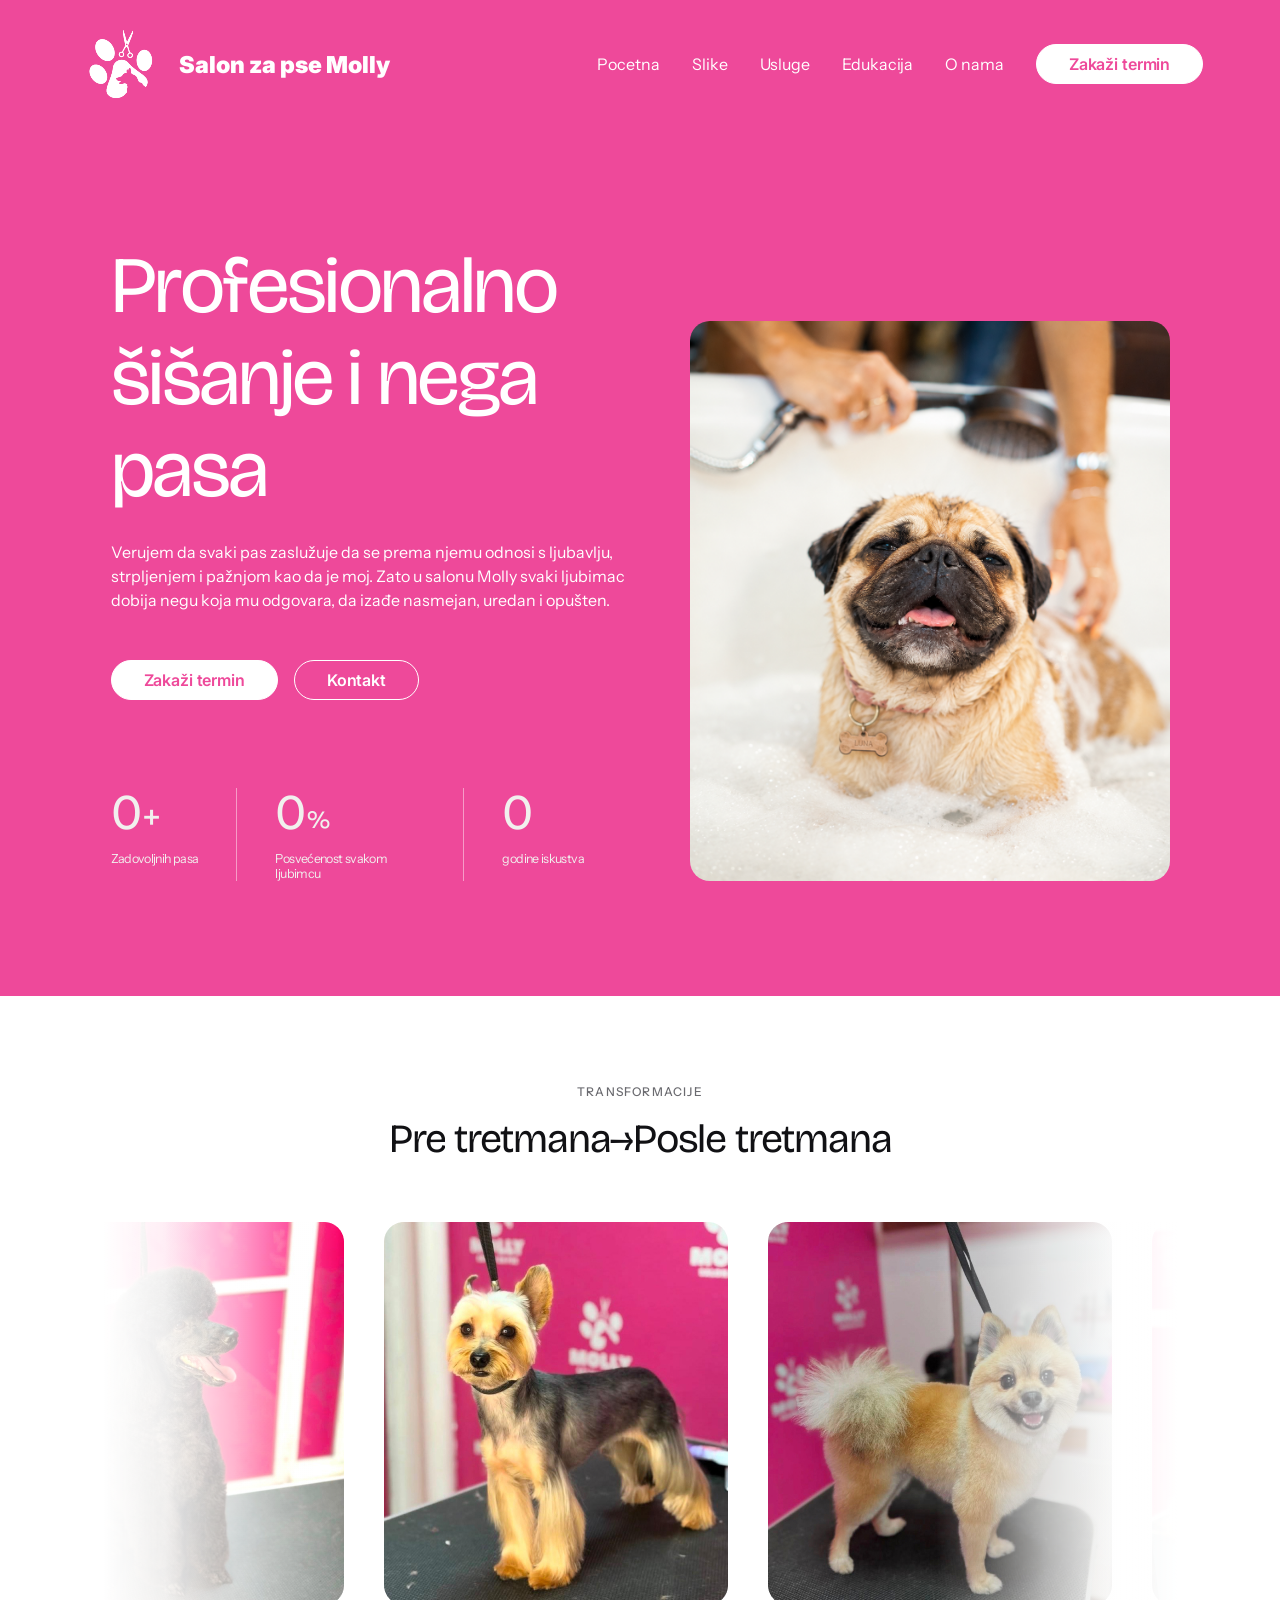
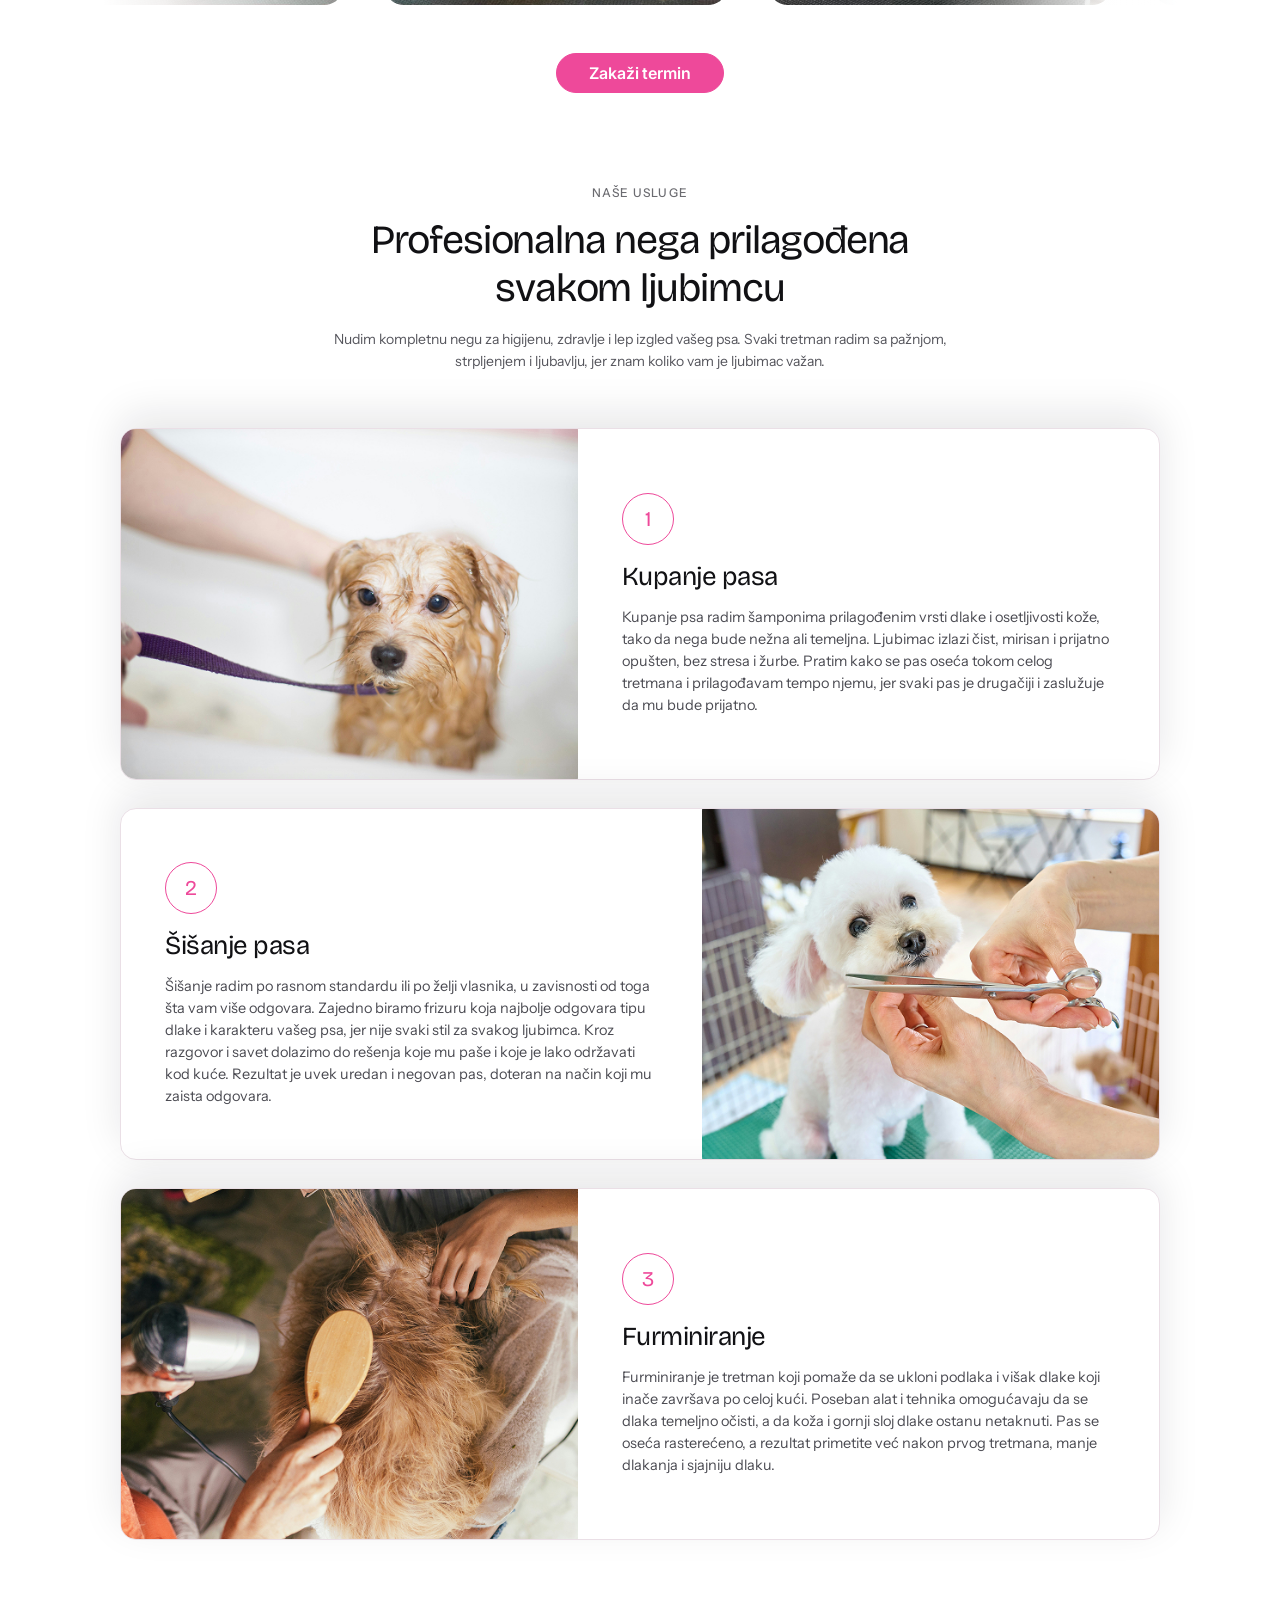
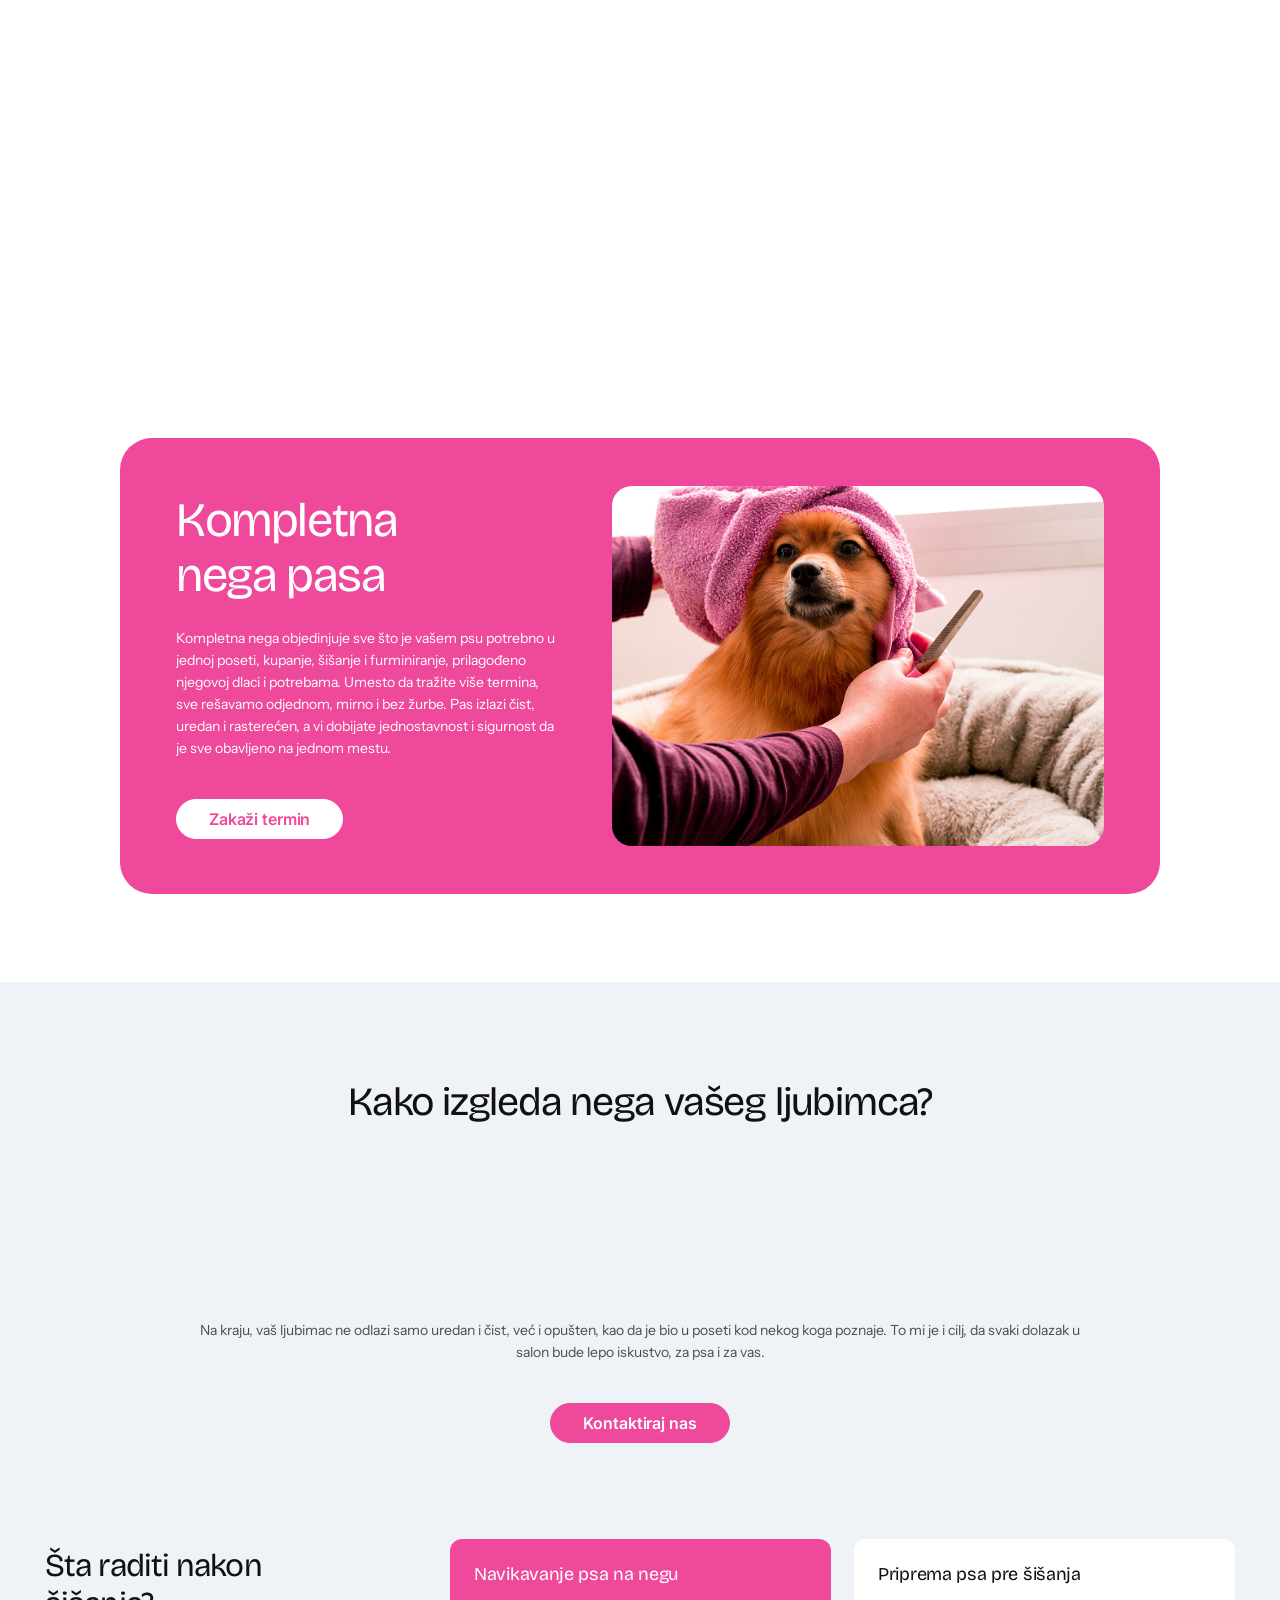
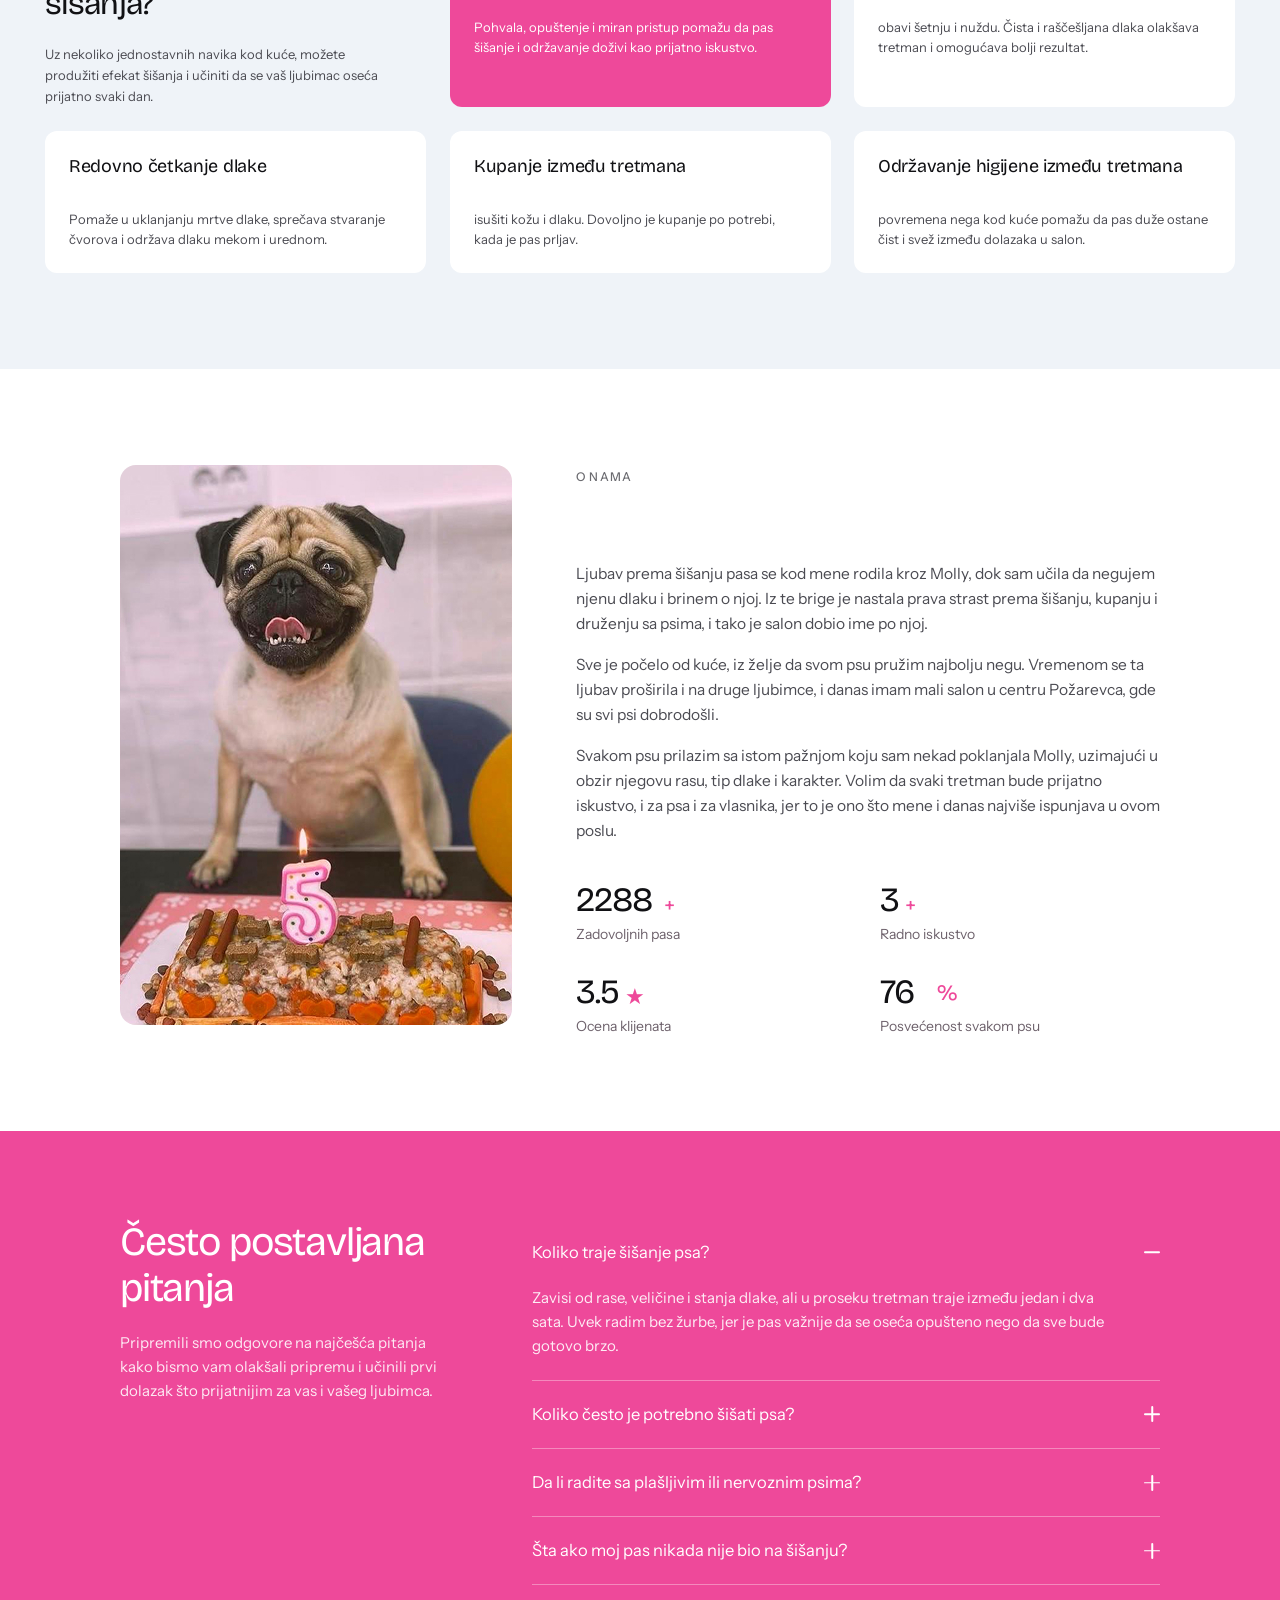
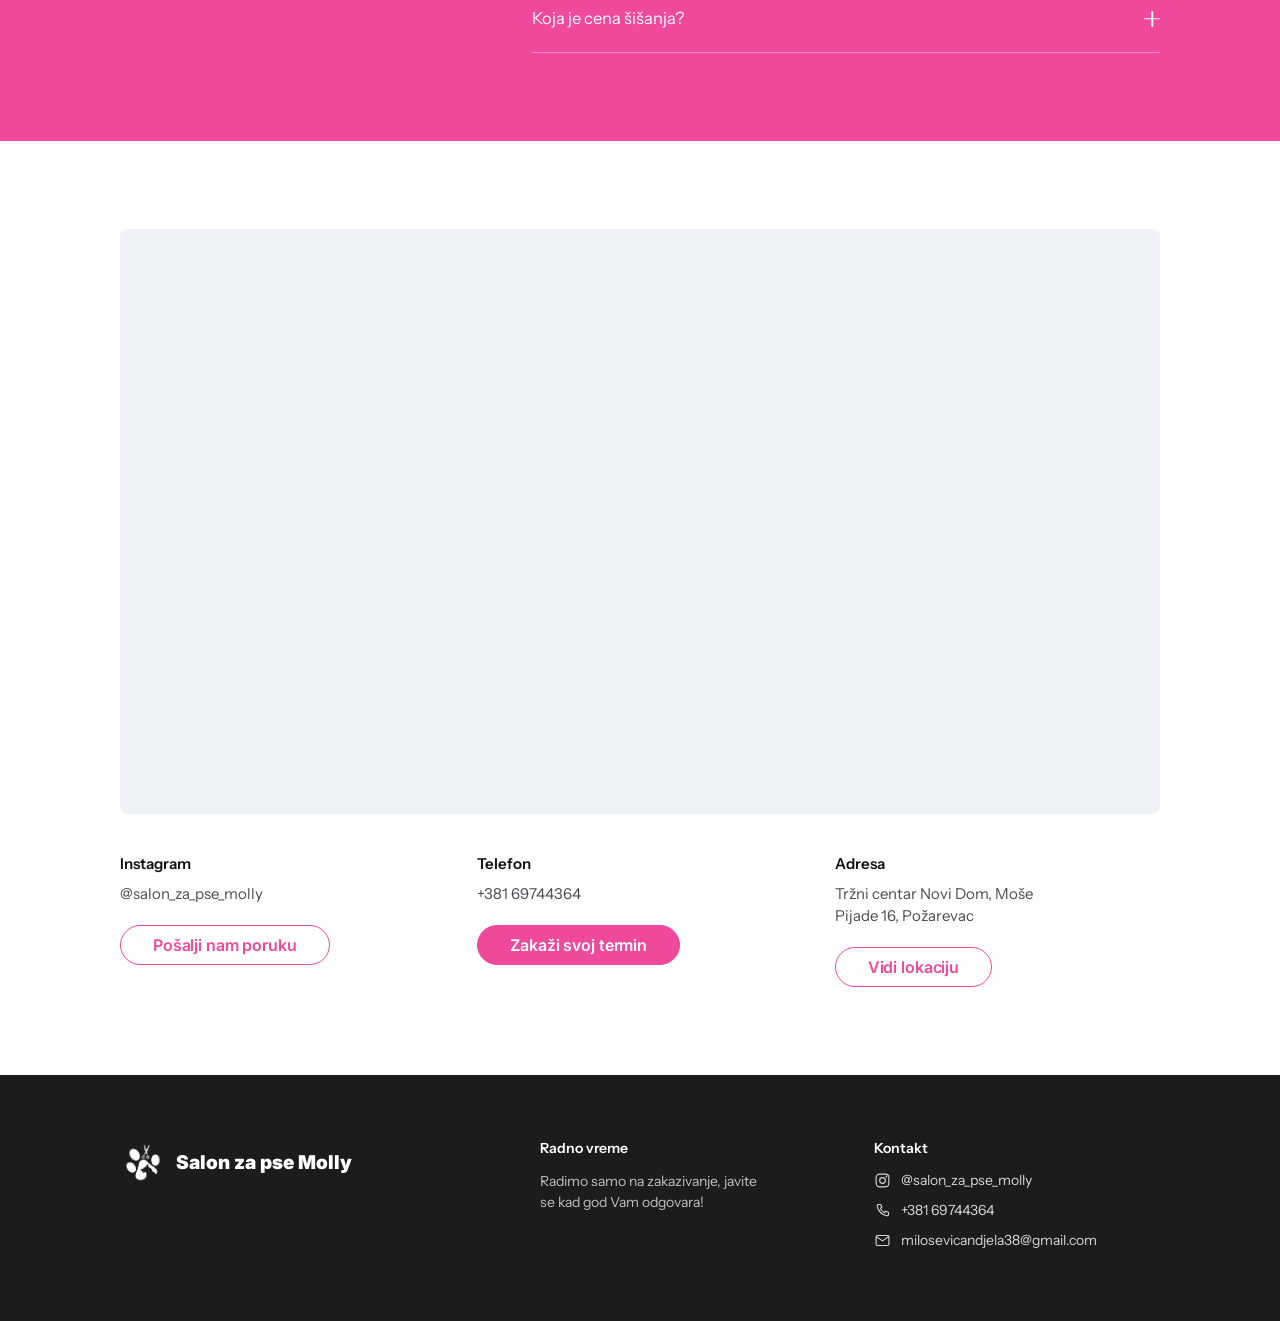
==== commit 9ff5f9ed: "Tri mobilne ispravke 1. Traka slika je izgledala kao da ne radi. Animacija je sve vreme tekla,    al" ====
--- a/index.html
+++ b/index.html
@@ -123,7 +123,8 @@
           <div class="section-head">
             <span class="kicker">Transformacije</span>
             <h2 data-anim="zavesa" data-split="rec">
-              Pre tretmana → Posle tretmana
+              Pre tretmana <br class="prelom-mobilni" />→<br class="prelom-mobilni" />
+              Posle tretmana
             </h2>
           </div>
 
--- a/css/styles.css
+++ b/css/styles.css
@@ -1389,6 +1389,11 @@
 }
 
 
+/* prelomi koji rade samo na telefonu */
+br.prelom-mobilni {
+  display: none;
+}
+
 /* ================= Hamburger dugme ================= */
 .nav-toggle {
   display: none;
@@ -1448,7 +1453,7 @@
   /* meni izlazi kao panel ispod trake */
   .nav-right {
     position: fixed;
-    top: 80px;
+    top: 72px;
     left: 0;
     right: 0;
     bottom: 0;
@@ -1457,11 +1462,11 @@
     gap: 28px;
     padding: 40px 28px;
     background: var(--pink);
-    /* mali pomak + providnost, a ne izlazak iz ekrana: fiksiran element
-       gurnut van vidnog polja pravi bocni preliv koji clip ne seče */
+    /* pomak je USPRAVAN: svaki bocni pomeraj fiksiranog elementa siri
+       stranicu, a telefon tada odzumira ceo prikaz da bi to stalo */
     opacity: 0;
     visibility: hidden;
-    transform: translateX(6%);
+    transform: translateY(-10px);
     transition:
       opacity 0.35s ease,
       transform 0.45s cubic-bezier(0.65, 0, 0.35, 1),
@@ -1497,14 +1502,24 @@
     overflow: hidden;
   }
 
+  /* na 375px logo + naziv + hamburger traze 386px — zato manje */
+  .nav-brand {
+    gap: 10px;
+    min-width: 0;
+  }
+
   .nav-brand img {
-    width: 56px;
-    height: 56px;
-  }
-
-  /* traka je ovde 80px visoka (logo 56 + 2 × 12 razmaka) */
+    width: 48px;
+    height: 48px;
+  }
+
+  .nav-brand span {
+    font-size: 17px;
+  }
+
+  /* traka je ovde 72px visoka (logo 48 + 2 × 12 razmaka) */
   .hero {
-    padding-top: 80px;
+    padding-top: 72px;
   }
 
   [id] {
@@ -1535,6 +1550,10 @@
     height: auto;
   }
 
+  br.prelom-mobilni {
+    display: block;
+  }
+
   .section-head h2 {
     font-size: 30px;
     letter-spacing: -0.8px;
@@ -1542,6 +1561,18 @@
 
   .transform-track {
     gap: 20px;
+  }
+
+  /* zavese su na desktopu siroke koliko kartica (344px); na telefonu bi
+     dve takve prekrile ceo ekran i traka bi izgledala prazno */
+  .transform-track::before,
+  .transform-track::after {
+    width: 60px;
+  }
+
+  /* .usluga.flip je specificniji od .usluga, pa mora i on izricito */
+  .usluga.flip {
+    grid-template-columns: 1fr;
   }
 
   .transform-card {
@@ -1621,6 +1652,30 @@
     grid-template-columns: 1fr;
     gap: 28px;
   }
+  /* FAQ je jedina sekcija bez mobilnih pravila — 340px kolona plus 72px
+     razmaka trazili su 412px na ekranu od 375, pa je stranica bila sira
+     od ekrana i telefon je odzumirao ceo prikaz */
+  .faq {
+    padding: 64px 20px;
+  }
+
+  .faq-inner {
+    grid-template-columns: 1fr;
+    gap: 32px;
+  }
+
+  .faq-intro h2 {
+    font-size: 30px;
+  }
+
+  .faq-q {
+    font-size: 15px;
+  }
+
+  .faq-a p {
+    padding-right: 8px;
+  }
+
   .site-footer {
     padding: 48px 20px 56px;
   }
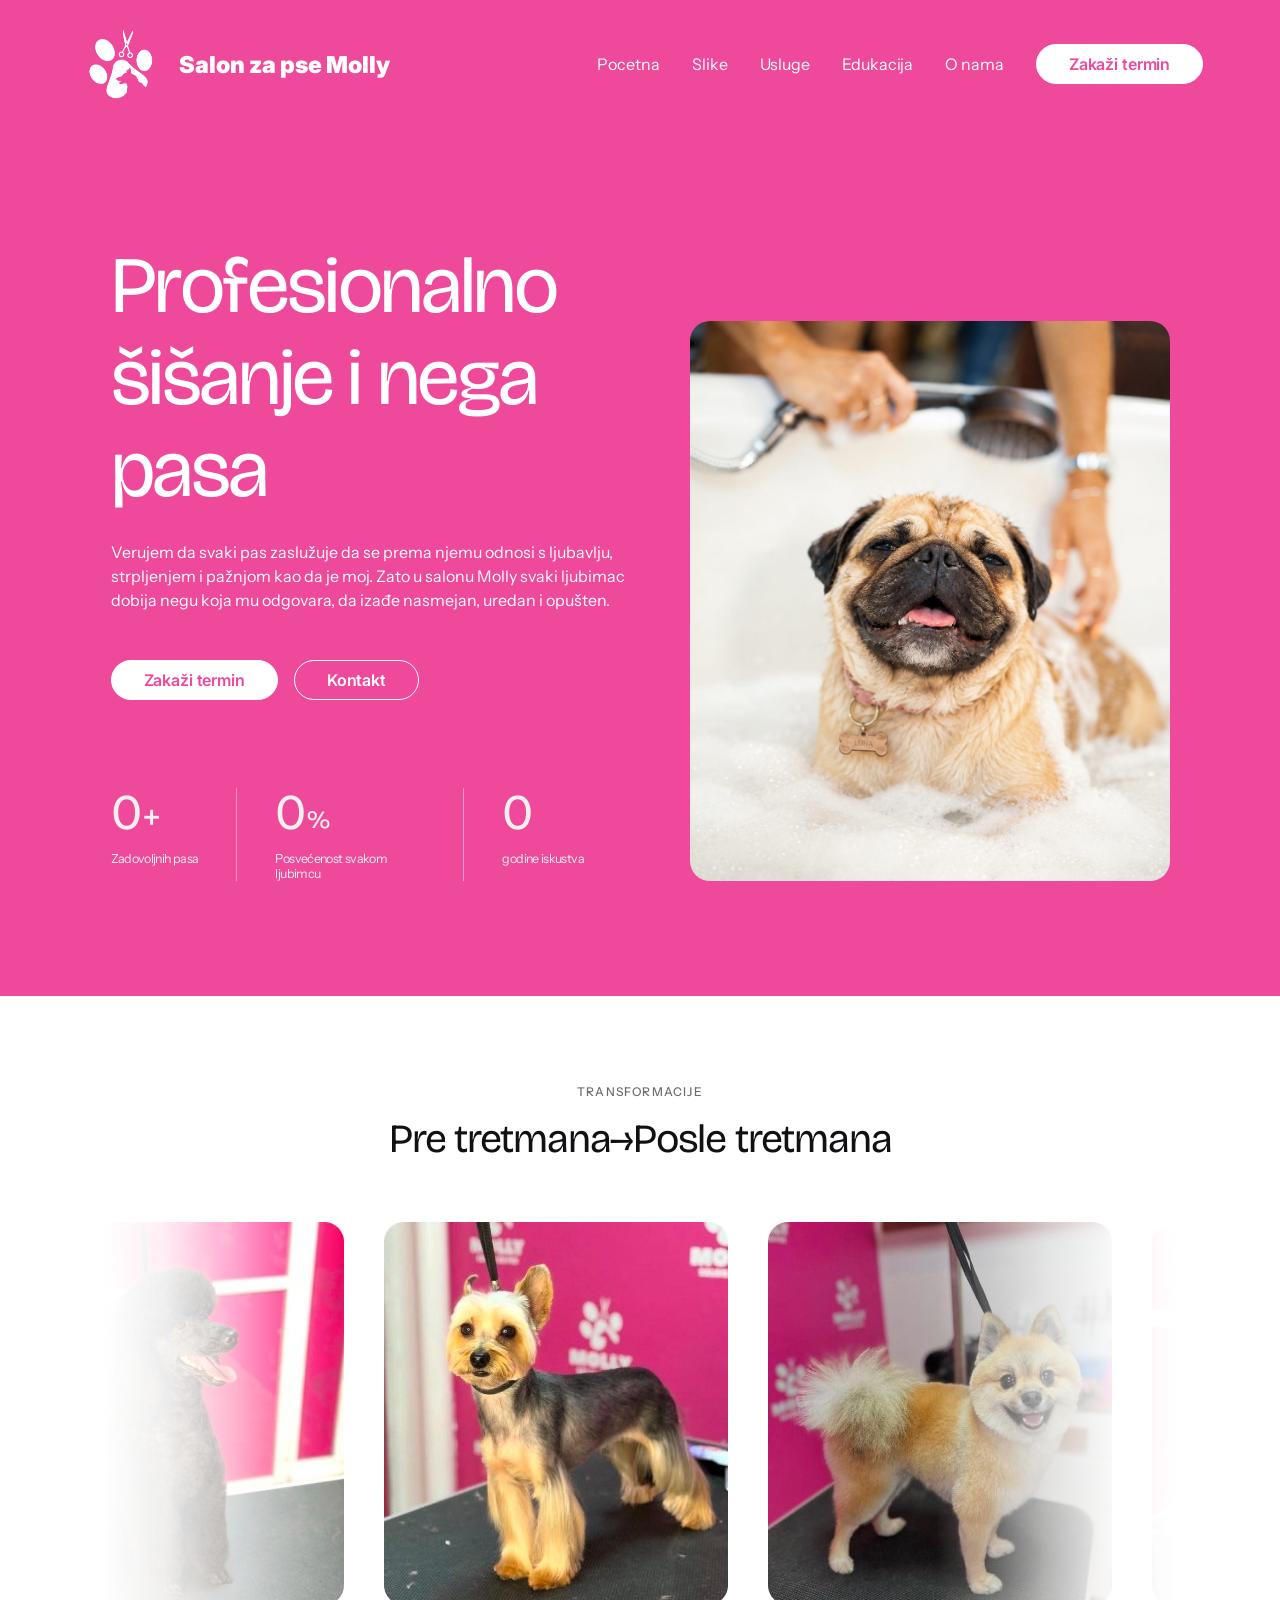
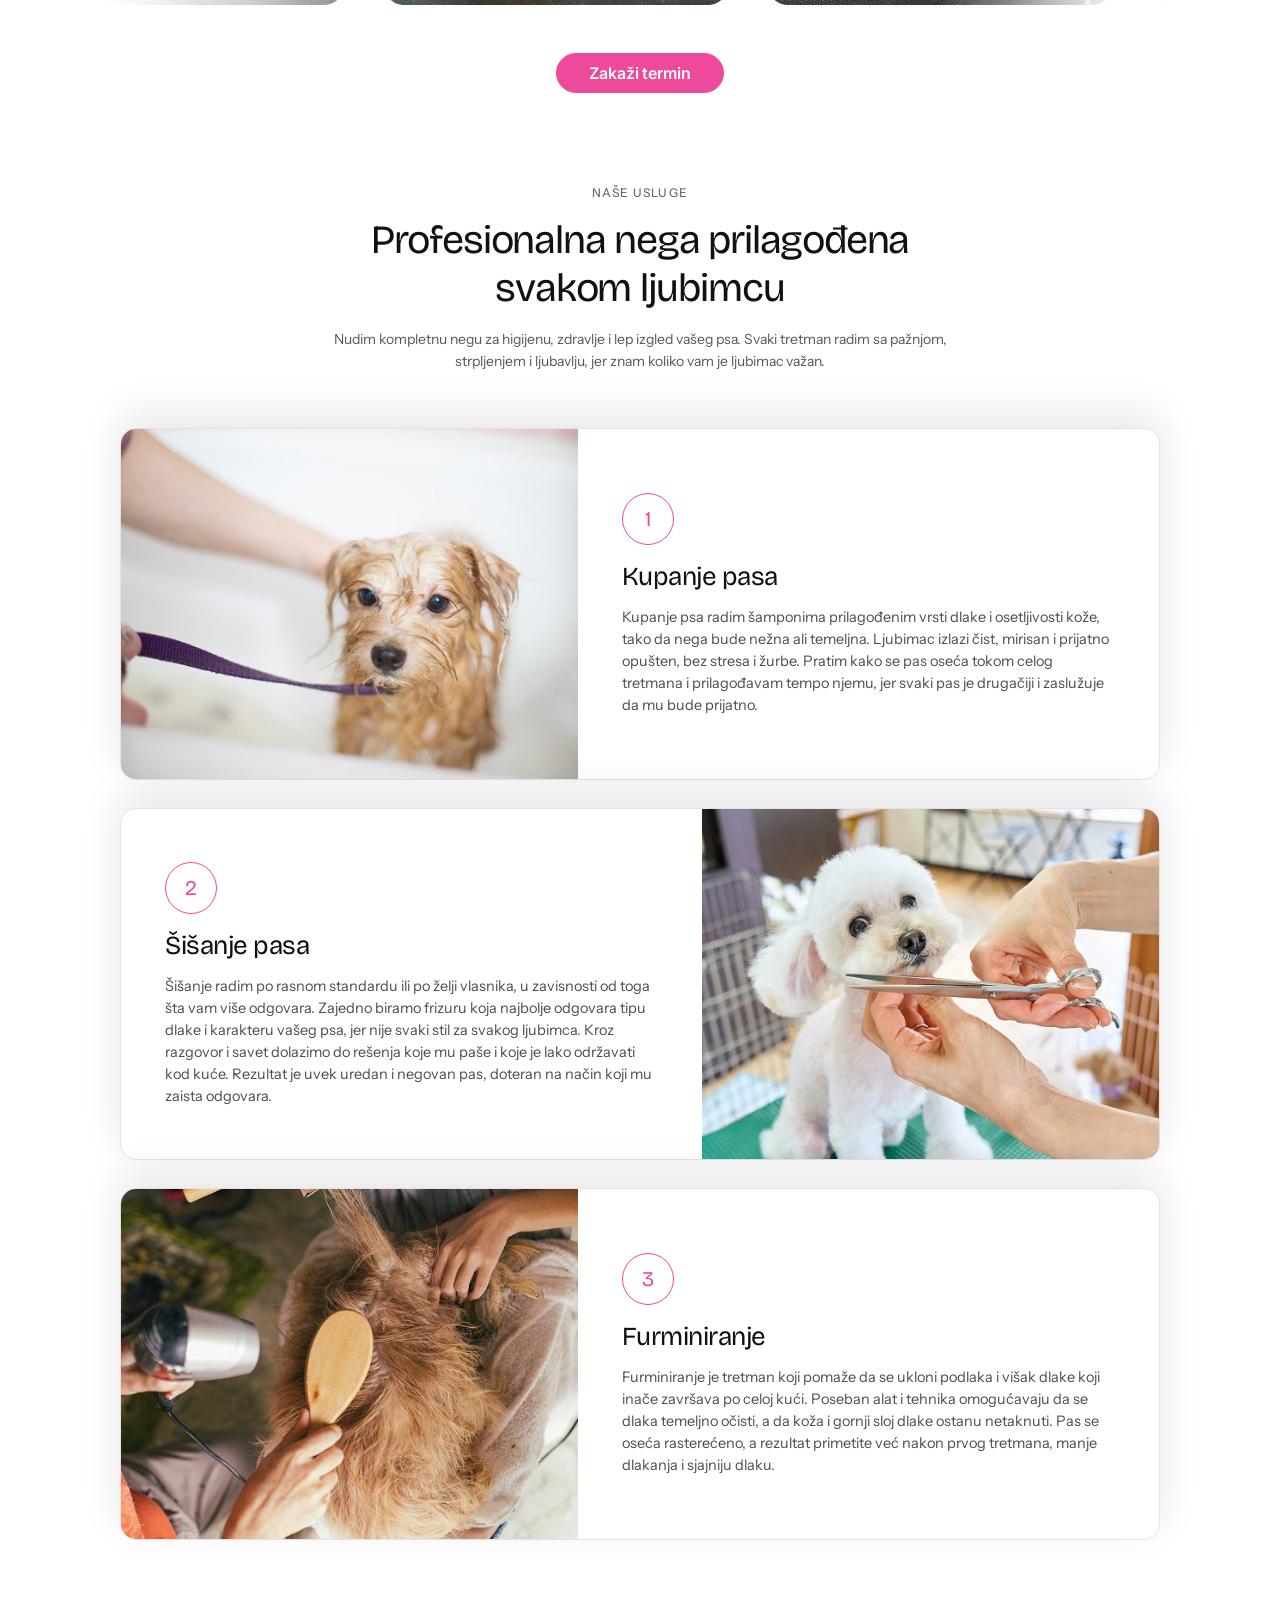
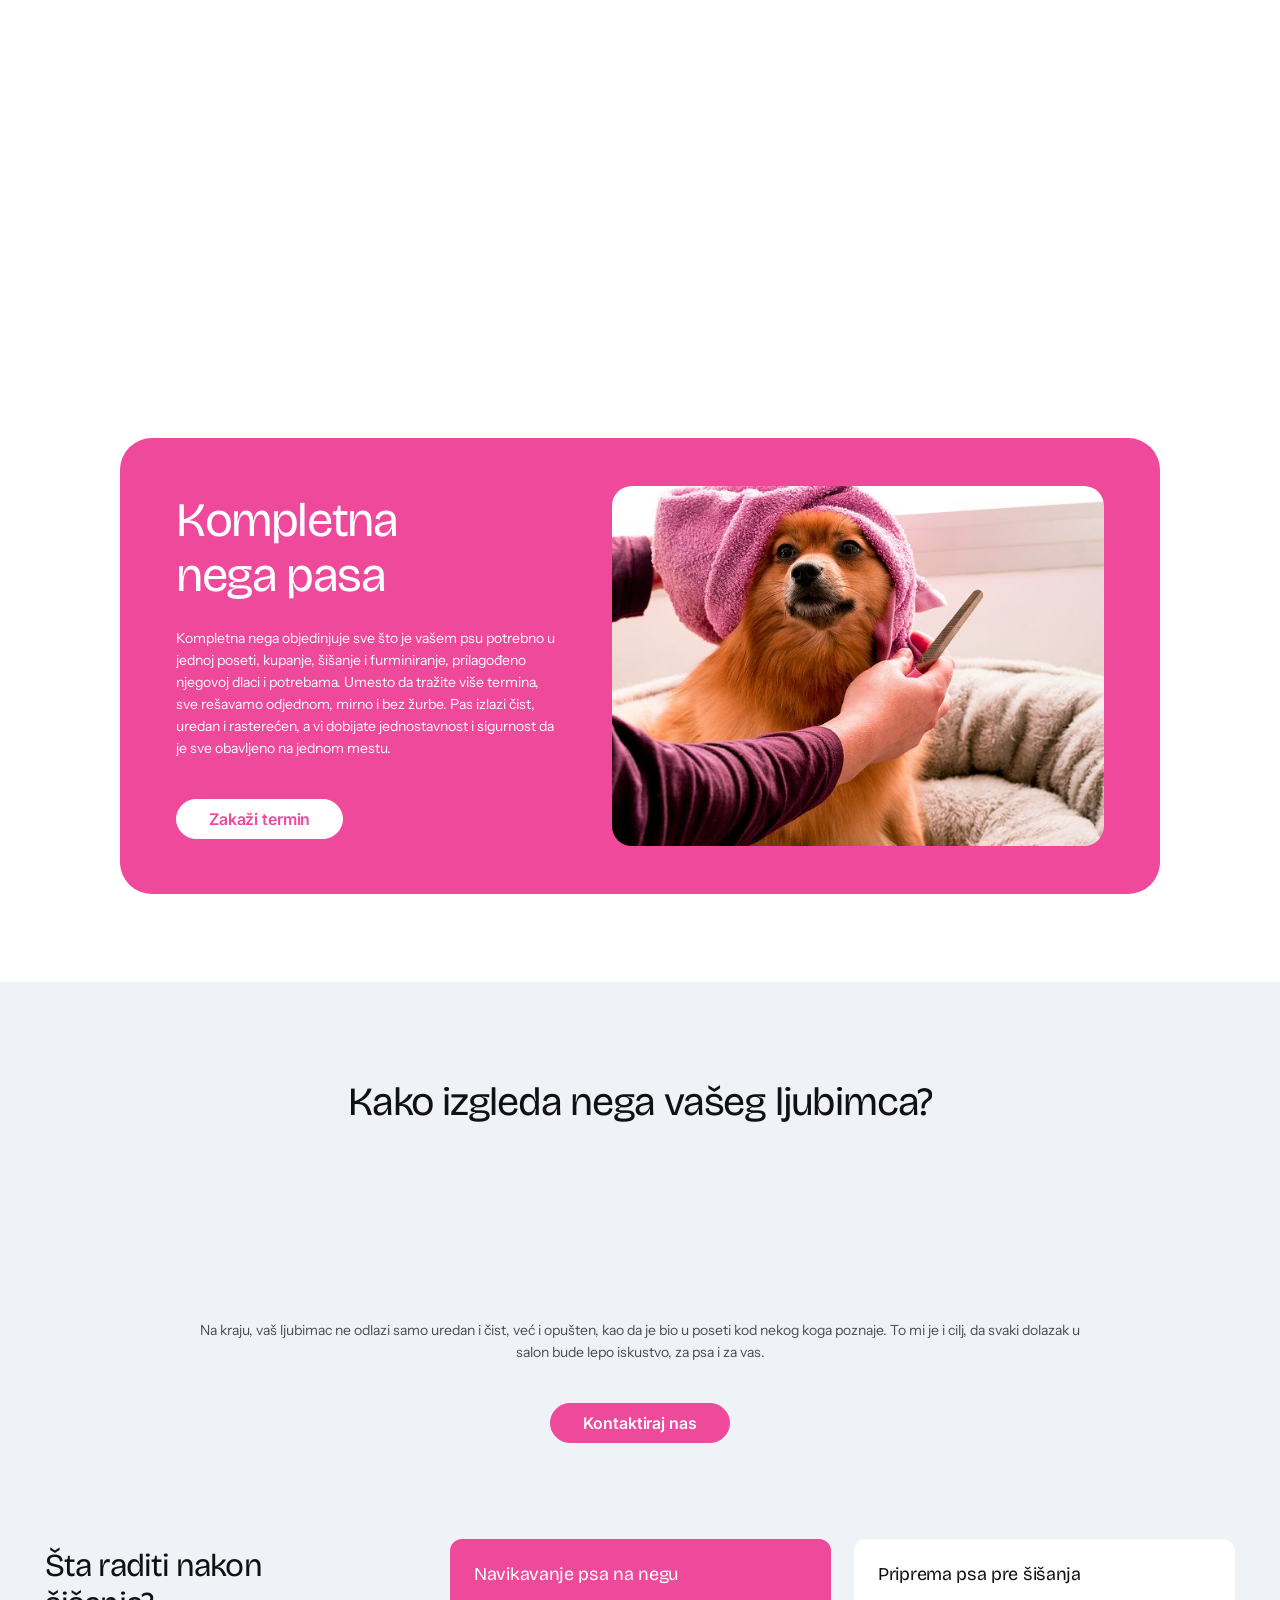
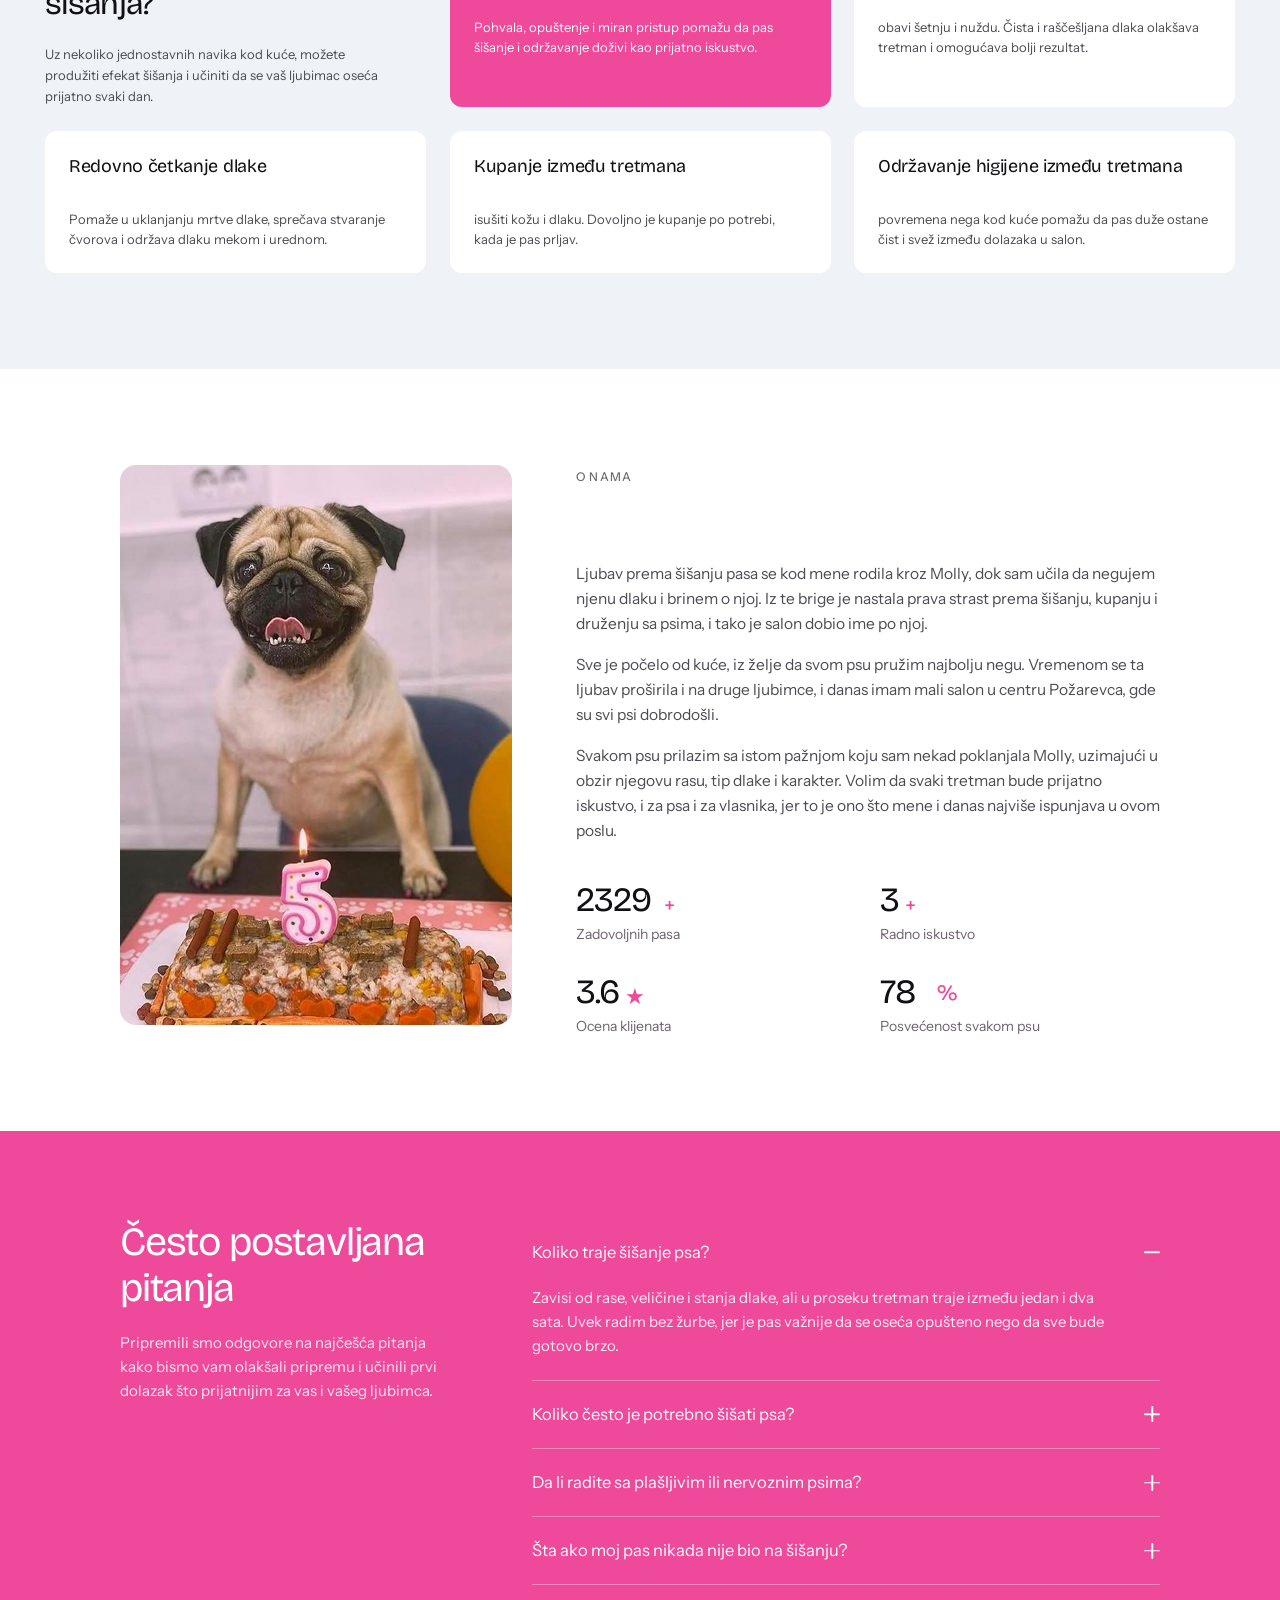
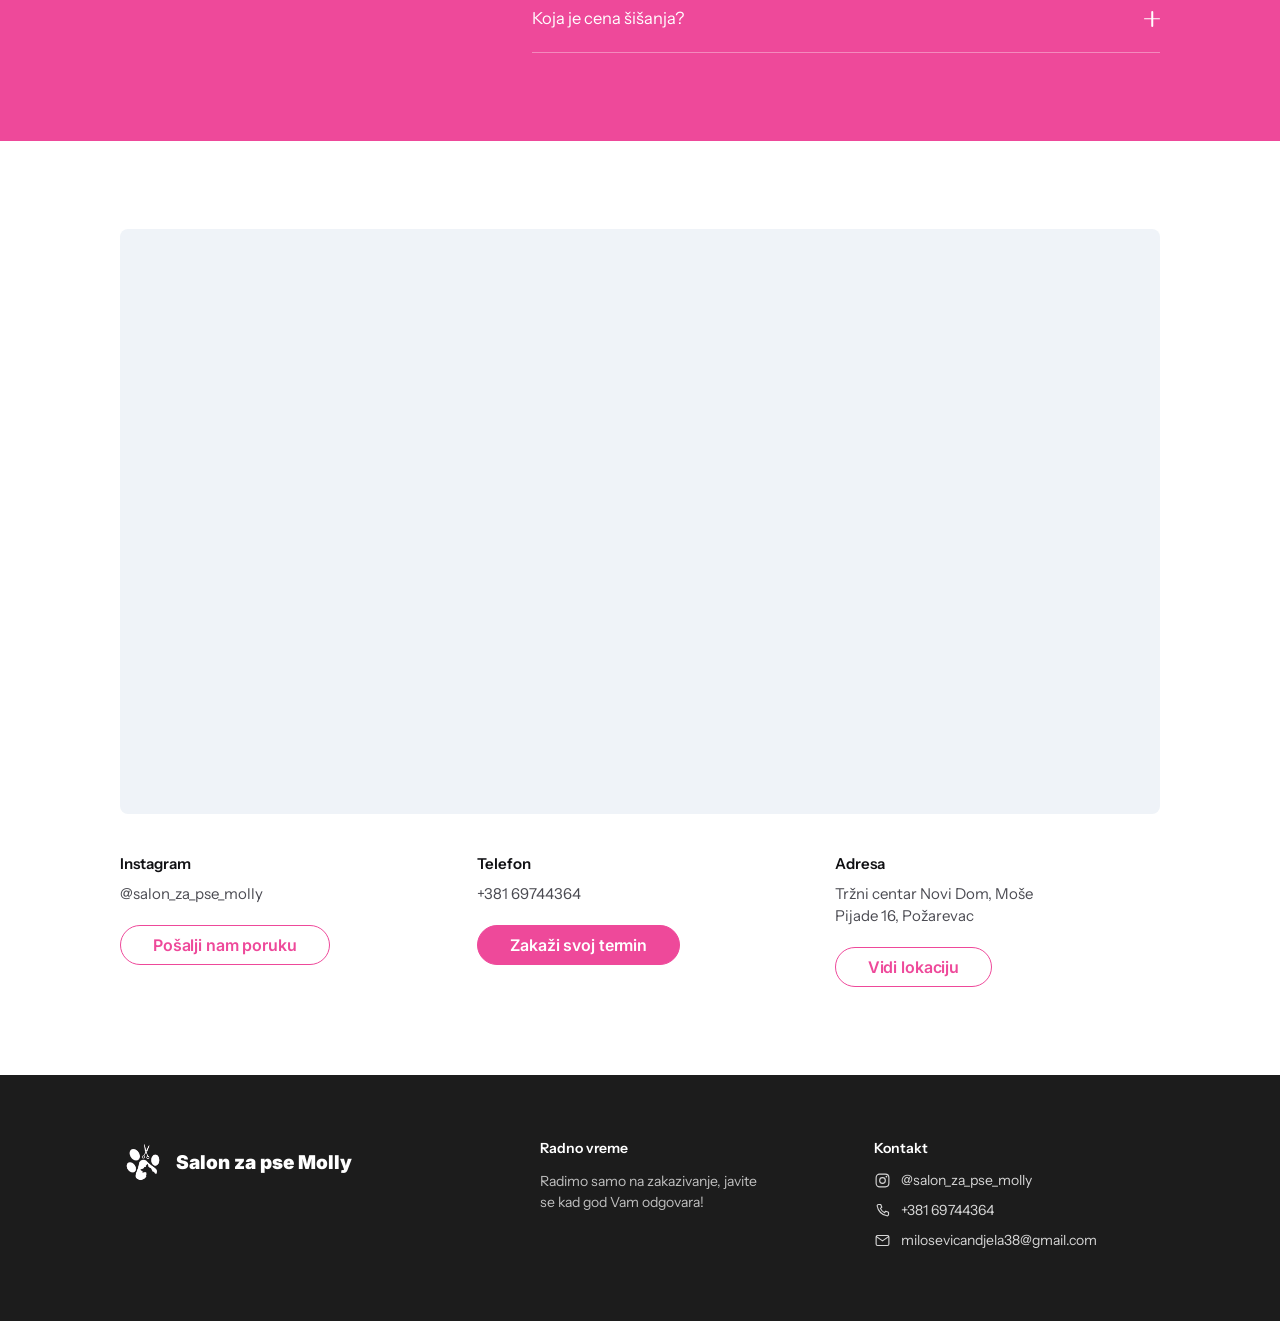
==== commit c7989faf: "Optimizuj slike: 4844 KB -> 548 KB hero.png je bio 1.8 MB jer je fotografija cuvana kao PNG — prebac" ====
--- a/index.html
+++ b/index.html
@@ -1,677 +1,677 @@
-<!doctype html>
-<html lang="en">
-  <head>
-    <meta charset="UTF-8" />
-    <meta content="salon-za-pse-molly.com" property="og:title" />
-    <meta property="og:type" content="website" />
-    <meta property="og:url" content="https://www.salon-za-pse-molly.com" />
-    <meta name="viewport" content="width=device-width, initial-scale=1.0" />
-
-    <link rel="preconnect" href="https://fonts.googleapis.com" />
-    <link rel="preconnect" href="https://fonts.gstatic.com" crossorigin />
-    <link
-      href="https://fonts.googleapis.com/css2?family=Bricolage+Grotesque:opsz,wght@12..96,400&family=Instrument+Sans:wght@400;500;600&family=Inter:wght@600;700;900&display=swap"
-      rel="stylesheet"
-    />
-
-    <link rel="stylesheet" href="css/styles.css" />
-    <title>Molly - Salon za pse</title>
-  </head>
-
-  <body class="intro-lock">
-    <div class="intro-screen" id="introScreen">
-      <img
-        class="intro-logo"
-        id="introLogo"
-        src="assets/images/logo.png"
-        alt=""
-      />
-    </div>
-
-    <div class="page-wrap" id="pageWrap">
-      <nav class="rail" id="rail">
-        <div class="rail-track">
-          <div class="rail-fill" id="railFill"></div>
-        </div>
-        <div class="rail-links" id="railLinks">
-          <a class="rail-link" href="#pocetna">Početna</a>
-          <a class="rail-link" href="#transformacije">Transformacije</a>
-          <a class="rail-link" href="#usluge">Usluge</a>
-          <a class="rail-link" href="#saveti">Edukacija</a>
-          <a class="rail-link" href="#o-nama">O nama</a>
-        </div>
-      </nav>
-
-      <div class="page-content">
-        <header class="hero" id="pocetna" data-rail="light">
-          <nav class="nav">
-            <a href="#pocetna" class="nav-brand">
-              <img src="assets/images/logo.png" alt="Salon za pse Molly logo" />
-              <span>Salon za pse Molly</span>
-            </a>
-            <button class="nav-toggle" id="navToggle" type="button"
-              aria-label="Otvori meni" aria-expanded="false" aria-controls="navPanel">
-              <span></span><span></span><span></span>
-            </button>
-
-            <div class="nav-right" id="navPanel">
-              <ul class="nav-links">
-                <li><a href="#pocetna">Pocetna</a></li>
-                <li><a href="#transformacije">Slike</a></li>
-                <li><a href="#usluge">Usluge</a></li>
-                <li><a href="#saveti">Edukacija</a></li>
-                <li><a href="#o-nama">O nama</a></li>
-              </ul>
-              <a class="btn btn-white" href="#kontakt"
-                >Zakaži termin</a
-              >
-            </div>
-          </nav>
-
-          <div class="hero-inner">
-            <div class="hero-left">
-              <div class="hero-text">
-                <h1 id="heroTitle" data-anim="slovo-skok" data-split="slovo">
-                  Profesionalno šišanje i nega pasa
-                </h1>
-                <p>
-                  Verujem da svaki pas zaslužuje da se prema njemu odnosi s
-                  ljubavlju, strpljenjem i pažnjom kao da je moj. Zato u salonu
-                  Molly svaki ljubimac dobija negu koja mu odgovara, da izađe
-                  nasmejan, uredan i opušten.
-                </p>
-              </div>
-              <div class="hero-actions">
-                <a class="btn btn-white" href="#kontakt"
-                  >Zakaži termin</a
-                >
-                <a class="btn btn-ghost" href="#kontakt">Kontakt</a>
-              </div>
-              <div class="hero-stats">
-                <div class="stat">
-                  <div class="stat-value">
-                    <span class="stat-num" data-target="3000">0</span
-                    ><span class="plus">+</span>
-                  </div>
-                  <div class="stat-label">Zadovoljnih pasa</div>
-                </div>
-                <div class="stat-divider"></div>
-                <div class="stat">
-                  <div class="stat-value">
-                    <span class="stat-num" data-target="100">0</span
-                    ><span class="pct">%</span>
-                  </div>
-                  <div class="stat-label">Posvećenost svakom ljubimcu</div>
-                </div>
-                <div class="stat-divider"></div>
-                <div class="stat">
-                  <div class="stat-value">
-                    <span class="stat-num" data-target="4">0</span>
-                  </div>
-                  <div class="stat-label">godine iskustva</div>
-                </div>
-              </div>
-            </div>
-            <div class="hero-photo">
-              <img src="assets/images/hero.png" alt="Mops uziva u kupanju" />
-            </div>
-          </div>
-        </header>
-
-        <!-- ================= TRANSFORMACIJE ================= -->
-        <section class="transformacije" id="transformacije">
-          <div class="section-head">
-            <span class="kicker">Transformacije</span>
-            <h2 data-anim="zavesa" data-split="rec">
-              Pre tretmana <br class="prelom-mobilni" />→<br class="prelom-mobilni" />
-              Posle tretmana
-            </h2>
-          </div>
-
-          <div class="transform-track">
-            <div class="transform-row">
-              <!-- original -->
-              <div class="transform-card">
-                <img
-                  src="assets/images/transformacija-1.jpg"
-                  alt="Jorkširski terijer posle šišanja"
-                />
-              </div>
-              <div class="transform-card">
-                <img
-                  src="assets/images/transformacija-2.jpg"
-                  alt="Crna pudla posle šišanja"
-                />
-              </div>
-              <div class="transform-card">
-                <img
-                  src="assets/images/transformacija-3.jpg"
-                  alt="Braon pudla posle šišanja"
-                />
-              </div>
-              <div class="transform-card">
-                <img
-                  src="assets/images/transformacija-4.jpg"
-                  alt="Pas pre i posle tretmana"
-                />
-              </div>
-              <div class="transform-card">
-                <img
-                  src="assets/images/transformacija-5.jpg"
-                  alt="Pas pre i posle tretmana"
-                />
-              </div>
-              <div class="transform-card">
-                <img
-                  src="assets/images/transformacija-6.jpg"
-                  alt="Pas pre i posle tretmana"
-                />
-              </div>
-              <div class="transform-card">
-                <img
-                  src="assets/images/transformacija-7.jpg"
-                  alt="Pas pre i posle tretmana"
-                />
-              </div>
-              <!-- duplikat za beskonačnu petlju -->
-              <div class="transform-card" aria-hidden="true">
-                <img src="assets/images/transformacija-1.jpg" alt="" />
-              </div>
-              <div class="transform-card" aria-hidden="true">
-                <img src="assets/images/transformacija-2.jpg" alt="" />
-              </div>
-              <div class="transform-card" aria-hidden="true">
-                <img src="assets/images/transformacija-3.jpg" alt="" />
-              </div>
-              <div class="transform-card" aria-hidden="true">
-                <img src="assets/images/transformacija-4.jpg" alt="" />
-              </div>
-              <div class="transform-card" aria-hidden="true">
-                <img src="assets/images/transformacija-5.jpg" alt="" />
-              </div>
-              <div class="transform-card" aria-hidden="true">
-                <img src="assets/images/transformacija-6.jpg" alt="" />
-              </div>
-              <div class="transform-card" aria-hidden="true">
-                <img src="assets/images/transformacija-7.jpg" alt="" />
-              </div>
-            </div>
-          </div>
-
-          <div class="section-cta">
-            <a class="btn btn-pink" href="#kontakt">Zakaži termin</a>
-          </div>
-        </section>
-
-        <!-- ================= USLUGE ================= -->
-        <section class="usluge" id="usluge">
-          <div class="section-head">
-            <span class="kicker">Naše usluge</span>
-            <h2 data-anim="slovo-skok" data-split="slovo">
-              Profesionalna nega prilagođena<br />svakom ljubimcu
-            </h2>
-            <p class="section-sub">
-              Nudim kompletnu negu za higijenu, zdravlje i lep izgled vašeg psa.
-              Svaki tretman radim sa pažnjom, strpljenjem i ljubavlju, jer znam
-              koliko vam je ljubimac važan.
-            </p>
-          </div>
-
-          <div class="usluge-pin">
-            <div class="usluge-stack">
-              <article class="usluga">
-                <div class="usluga-photo">
-                  <img
-                    src="assets/images/usluga-kupanje.jpg"
-                    alt="Kupanje psa u salonu"
-                  />
-                </div>
-                <div class="usluga-content">
-                  <span class="usluga-broj">1</span>
-                  <h3 data-anim="slovo-skok" data-split="slovo">Kupanje pasa</h3>
-                  <p>
-                    Kupanje psa radim šamponima prilagođenim vrsti dlake i
-                    osetljivosti kože, tako da nega bude nežna ali temeljna.
-                    Ljubimac izlazi čist, mirisan i prijatno opušten, bez stresa
-                    i žurbe. Pratim kako se pas oseća tokom celog tretmana i
-                    prilagođavam tempo njemu, jer svaki pas je drugačiji i
-                    zaslužuje da mu bude prijatno.
-                  </p>
-                </div>
-              </article>
-
-              <article class="usluga flip">
-                <div class="usluga-photo">
-                  <img
-                    src="assets/images/usluga-sisanje.jpg"
-                    alt="Šišanje psa makazama"
-                  />
-                </div>
-                <div class="usluga-content">
-                  <span class="usluga-broj">2</span>
-                  <h3 data-anim="slovo-skok" data-split="slovo">Šišanje pasa</h3>
-                  <p>
-                    Šišanje radim po rasnom standardu ili po želji vlasnika, u
-                    zavisnosti od toga šta vam više odgovara. Zajedno biramo
-                    frizuru koja najbolje odgovara tipu dlake i karakteru vašeg
-                    psa, jer nije svaki stil za svakog ljubimca. Kroz razgovor i
-                    savet dolazimo do rešenja koje mu paše i koje je lako
-                    održavati kod kuće. Rezultat je uvek uredan i negovan pas,
-                    doteran na način koji mu zaista odgovara.
-                  </p>
-                </div>
-              </article>
-
-              <article class="usluga">
-                <div class="usluga-photo">
-                  <img
-                    src="assets/images/usluga-furminiranje.jpg"
-                    alt="Furminiranje pseće dlake"
-                  />
-                </div>
-                <div class="usluga-content">
-                  <span class="usluga-broj">3</span>
-                  <h3 data-anim="slovo-skok" data-split="slovo">Furminiranje</h3>
-                  <p>
-                    Furminiranje je tretman koji pomaže da se ukloni podlaka i
-                    višak dlake koji inače završava po celoj kući. Poseban alat
-                    i tehnika omogućavaju da se dlaka temeljno očisti, a da koža
-                    i gornji sloj dlake ostanu netaknuti. Pas se oseća
-                    rasterećeno, a rezultat primetite već nakon prvog tretmana,
-                    manje dlakanja i sjajniju dlaku.
-                  </p>
-                </div>
-              </article>
-            </div>
-          </div>
-        </section>
-
-        <!-- ================= KOMPLETNA NEGA (baner) ================= -->
-        <section class="nega-baner">
-          <div class="nega-box">
-            <div class="nega-text">
-              <h2 data-anim="slovo-skok" data-split="slovo">
-                Kompletna<br />nega pasa
-              </h2>
-              <p>
-                Kompletna nega objedinjuje sve što je vašem psu potrebno u jednoj poseti, kupanje, šišanje i furminiranje, prilagođeno njegovoj dlaci i potrebama. Umesto da tražite više termina, sve rešavamo odjednom, mirno i bez žurbe. Pas izlazi čist, uredan i rasterećen, a vi dobijate jednostavnost i sigurnost da je sve obavljeno na jednom mestu.
-              </p>
-              <a class="btn btn-white" href="#kontakt">Zakaži termin</a>
-            </div>
-            <div class="nega-photo">
-              <img
-                src="assets/images/pas-u-peskiru.jpg"
-                alt="Pas u peškiru posle kupanja"
-              />
-            </div>
-          </div>
-        </section>
-
-        <!-- ================= KAKO IZGLEDA NEGA ================= -->
-        <section class="proces" id="saveti">
-          <div class="proces-inner">
-            <h2 data-anim="zavesa" data-split="rec">
-              Kako izgleda nega vašeg ljubimca?
-            </h2>
-            <p>
-              Kada dođete, pre svega se upoznamo, i sa vama i sa vašim psom.
-              Volim da čujem kakav je po prirodi, da li je razigran i pun
-              energije ili više smiren i oprezan, jer to mi puno govori o tome
-              kako da mu pristupim. Svaki pas ima svoj tempo i svoje strahove, i
-              meni je važno da se osećaju sigurno pre nego što krenemo sa bilo
-              kojim tretmanom.
-            </p>
-            <p>
-              Kroz razgovor sa vama dogovorimo šta je psu zaista potrebno,
-              kupanje, šišanje ili malo od svega, i tempom koji njemu odgovara.
-              Radim mirno, sa strpljenjem, i pratim kako se pas oseća u svakom
-              trenutku.
-            </p>
-            <p>
-              Na kraju, vaš ljubimac ne odlazi samo uredan i čist, već i
-              opušten, kao da je bio u poseti kod nekog koga poznaje. To mi je i
-              cilj, da svaki dolazak u salon bude lepo iskustvo, za psa i za
-              vas.
-            </p>
-            <a class="btn btn-pink" href="#kontakt">Kontaktiraj nas</a>
-          </div>
-        </section>
-
-        <!-- ================= SAVETI (kartice) ================= -->
-        <section class="saveti">
-          <div class="saveti-grid">
-            <div class="savet-uvod">
-              <h2>Šta raditi nakon<br />šišanja?</h2>
-              <p>
-                Uz nekoliko jednostavnih navika kod kuće, možete produžiti
-                efekat šišanja i učiniti da se vaš ljubimac oseća prijatno svaki
-                dan.
-              </p>
-            </div>
-
-            <article class="savet savet-pink">
-              <h3 data-anim="razmak">Navikavanje psa na negu</h3>
-              <p>
-                Pozitivan odnos prema nezi gradi se vremenom. Pohvala, opuštenje i miran pristup pomažu da pas šišanje i održavanje doživi kao prijatno iskustvo.
-              </p>
-            </article>
-
-            <article class="savet">
-              <h3 data-anim="razmak">Priprema psa pre šišanja</h3>
-              <p>
-                Pre dolaska u salon poželjno je da pas bude miran, da obavi
-                šetnju i nuždu. Čista i raščešljana dlaka olakšava tretman i
-                omogućava bolji rezultat.
-              </p>
-            </article>
-
-            <article class="savet">
-              <h3 data-anim="razmak">Redovno četkanje dlake</h3>
-              <p>
-                Četkanje je jedan od najvažnijih koraka nakon šišanja. Pomaže u
-                uklanjanju mrtve dlake, sprečava stvaranje čvorova i održava
-                dlaku mekom i urednom.
-              </p>
-            </article>
-
-            <article class="savet">
-              <h3 data-anim="razmak">Kupanje između tretmana</h3>
-              <p>
-                Nije potrebno kupati psa svakodnevno, jer to može isušiti kožu i
-                dlaku. Dovoljno je kupanje po potrebi, kada je pas prljav.
-              </p>
-            </article>
-
-            <article class="savet">
-              <h3 data-anim="razmak">Održavanje higijene između tretmana</h3>
-              <p>
-                Redovno brisanje šapa, održavanje čistoće dlake i povremena nega
-                kod kuće pomažu da pas duže ostane čist i svež između dolazaka u
-                salon.
-              </p>
-            </article>
-          </div>
-        </section>
-
-        <!-- ================= O NAMA ================= -->
-        <section class="onama" id="o-nama">
-          <div class="onama-inner">
-            <div class="onama-photo">
-              <img
-                src="assets/images/molly-pas-rodjendan.jpg"
-                alt="Mops Molly ispred rođendanske torte"
-              />
-            </div>
-
-            <div class="onama-text">
-              <span class="kicker">O nama</span>
-              <h2 data-anim="slovo-skok" data-split="slovo">Sve je počelo sa Molly</h2>
-
-              <p>
-                Ljubav prema šišanju pasa se kod mene rodila kroz Molly, dok sam
-                učila da negujem njenu dlaku i brinem o njoj. Iz te brige je
-                nastala prava strast prema šišanju, kupanju i druženju sa psima,
-                i tako je salon dobio ime po njoj.
-              </p>
-              <p>
-                Sve je počelo od kuće, iz želje da svom psu pružim najbolju
-                negu. Vremenom se ta ljubav proširila i na druge ljubimce, i
-                danas imam mali salon u centru Požarevca, gde su svi psi
-                dobrodošli.
-              </p>
-              <p>
-                Svakom psu prilazim sa istom pažnjom koju sam nekad poklanjala
-                Molly, uzimajući u obzir njegovu rasu, tip dlake i karakter.
-                Volim da svaki tretman bude prijatno iskustvo, i za psa i za
-                vlasnika, jer to je ono što mene i danas najviše ispunjava u
-                ovom poslu.
-              </p>
-
-              <div class="onama-stats">
-                <div class="stat">
-                  <div class="stat-value">
-                    <span class="stat-num" data-target="3000">0</span
-                    ><span class="plus">+</span>
-                  </div>
-                  <div class="stat-label">Zadovoljnih pasa</div>
-                </div>
-                <div class="stat">
-                  <div class="stat-value">
-                    <span class="stat-num" data-target="4">0</span
-                    ><span class="plus">+</span>
-                  </div>
-                  <div class="stat-label">Radno iskustvo</div>
-                </div>
-                <div class="stat">
-                  <div class="stat-value">
-                    <span class="stat-num" data-target="4.6" data-decimals="1"
-                      >0</span
-                    ><span class="plus">★</span>
-                  </div>
-                  <div class="stat-label">Ocena klijenata</div>
-                </div>
-                <div class="stat">
-                  <div class="stat-value">
-                    <span class="stat-num" data-target="100">0</span
-                    ><span class="pct">%</span>
-                  </div>
-                  <div class="stat-label">Posvećenost svakom psu</div>
-                </div>
-              </div>
-            </div>
-          </div>
-        </section>
-
-        <!-- ================= FAQ ================= -->
-        <section class="faq" data-rail="light">
-          <div class="faq-inner">
-            <div class="faq-intro">
-              <h2 data-anim="slovo-skok" data-split="slovo">
-                Često postavljana pitanja
-              </h2>
-              <p>
-                Pripremili smo odgovore na najčešća pitanja kako bismo vam olakšali pripremu i učinili prvi dolazak što prijatnijim za vas i vašeg ljubimca.
-              </p>
-            </div>
-
-            <div class="faq-list">
-              <div class="faq-item is-open">
-                <button class="faq-q" type="button" aria-expanded="true">
-                  <span>Koliko traje šišanje psa?</span>
-                  <i class="faq-ikona" aria-hidden="true"></i>
-                </button>
-                <div class="faq-a">
-                  <div>
-                    <p>
-                      Zavisi od rase, veličine i stanja dlake, ali u proseku
-                      tretman traje između jedan i dva sata. Uvek radim bez
-                      žurbe, jer je pas važnije da se oseća opušteno nego da sve
-                      bude gotovo brzo.
-                    </p>
-                  </div>
-                </div>
-              </div>
-
-              <div class="faq-item">
-                <button class="faq-q" type="button" aria-expanded="false">
-                  <span>Koliko često je potrebno šišati psa?</span>
-                  <i class="faq-ikona" aria-hidden="true"></i>
-                </button>
-                <div class="faq-a">
-                  <div>
-                    <p>
-                      Za većinu pasa preporuka je jednom u mesec do dva, ali to
-                      zavisi od tipa dlake i rase. Kod prvog dolaska rado dam
-                      savet koji ritam najviše odgovara vašem ljubimcu.
-                    </p>
-                  </div>
-                </div>
-              </div>
-
-              <div class="faq-item">
-                <button class="faq-q" type="button" aria-expanded="false">
-                  <span>Da li radite sa plašljivim ili nervoznim psima?</span>
-                  <i class="faq-ikona" aria-hidden="true"></i>
-                </button>
-                <div class="faq-a">
-                  <div>
-                    <p>
-                      Da, svakom psu prilazim strpljivo i prilagođavam tempo
-                      njegovom raspoloženju. Ako je potrebno, tretman radim u
-                      više pauza, kako bi se pas osećao sigurno tokom cele
-                      posete.
-                    </p>
-                  </div>
-                </div>
-              </div>
-
-              <div class="faq-item">
-                <button class="faq-q" type="button" aria-expanded="false">
-                  <span>Šta ako moj pas nikada nije bio na šišanju?</span>
-                  <i class="faq-ikona" aria-hidden="true"></i>
-                </button>
-                <div class="faq-a">
-                  <div>
-                    <p>
-                      Nema razloga za brigu, prvi put uvek prilazim polako,
-                      dajem psu vremena da se navikne na prostor i na mene, i
-                      tako gradimo poverenje od prve posete.
-                    </p>
-                  </div>
-                </div>
-              </div>
-
-              <div class="faq-item">
-                <button class="faq-q" type="button" aria-expanded="false">
-                  <span>Koja je cena šišanja?</span>
-                  <i class="faq-ikona" aria-hidden="true"></i>
-                </button>
-                <div class="faq-a">
-                  <div>
-                    <p>
-                      Cena zavisi od veličine i rase psa, kao i od urednosti
-                      dlake, koliko je zapuštena i kada je pas poslednji put bio
-                      na šišanju. Za tačnu cenu najbolje je da se javite ili
-                      dovedete psa, pa dogovorimo sve na licu mesta.
-                    </p>
-                  </div>
-                </div>
-              </div>
-            </div>
-          </div>
-        </section>
-
-        <!-- ================= KONTAKT ================= -->
-        <section class="kontakt" id="kontakt">
-          <div class="kontakt-inner">
-            <div class="kontakt-mapa">
-              <iframe
-                src="https://www.google.com/maps?q=Tr%C5%BEni%20centar%20Novi%20Dom,%20Mo%C5%A1e%20Pijade%2016,%20Po%C5%BEarevac&output=embed"
-                title="Lokacija salona na mapi"
-                loading="lazy"
-                referrerpolicy="no-referrer-when-downgrade"
-              ></iframe>
-            </div>
-
-            <div class="kontakt-info">
-              <div class="kontakt-kolona">
-                <h3>Instagram</h3>
-                <p>@salon_za_pse_molly</p>
-                <a
-                  class="btn btn-outline"
-                  href="https://instagram.com/salon_za_pse_molly"
-                  target="_blank"
-                  rel="noopener"
-                  >Pošalji nam poruku</a
-                >
-              </div>
-
-              <div class="kontakt-kolona">
-                <h3>Telefon</h3>
-                <p>+381 69744364</p>
-                <a class="btn btn-pink" href="tel:+38169744364"
-                  >Zakaži svoj termin</a
-                >
-              </div>
-
-              <div class="kontakt-kolona">
-                <h3>Adresa</h3>
-                <p>Tržni centar Novi Dom, Moše<br />Pijade 16, Požarevac</p>
-                <a
-                  class="btn btn-outline"
-                  href="https://www.google.com/maps/search/?api=1&query=Mo%C5%A1e+Pijade+16+Po%C5%BEarevac"
-                  target="_blank"
-                  rel="noopener"
-                  >Vidi lokaciju</a
-                >
-              </div>
-            </div>
-          </div>
-        </section>
-      </div>
-      <!-- /.page-content -->
-    </div>
-    <!-- /.page-wrap -->
-
-    <footer class="site-footer" data-rail="light">
-      <div class="footer-inner">
-        <div class="footer-brand">
-          <a class="footer-logo" href="#pocetna">
-            <img src="assets/images/logo.png" alt="" />
-            <span>Salon za pse Molly</span>
-          </a>
-          <p>Svaki pas zaslužuje pažnju, negu i osmeh, tu smo za to.</p>
-        </div>
-
-        <div class="footer-kolona">
-          <h4>Radno vreme</h4>
-          <p>Radimo samo na zakazivanje, javite se kad god Vam odgovara!</p>
-        </div>
-
-        <div class="footer-kolona">
-          <h4>Kontakt</h4>
-          <ul class="footer-kontakt">
-            <li>
-              <svg viewBox="0 0 24 24" aria-hidden="true">
-                <rect x="3" y="3" width="18" height="18" rx="5" />
-                <circle cx="12" cy="12" r="4" />
-                <circle
-                  cx="17.5"
-                  cy="6.5"
-                  r="1.2"
-                  fill="currentColor"
-                  stroke="none"
-                />
-              </svg>
-              <a
-                href="https://instagram.com/salon_za_pse_molly"
-                target="_blank"
-                rel="noopener"
-                >@salon_za_pse_molly</a
-              >
-            </li>
-            <li>
-              <svg viewBox="0 0 24 24" aria-hidden="true">
-                <path
-                  d="M6.5 3.5h3l1.5 4-2 1.5a12 12 0 0 0 6 6l1.5-2 4 1.5v3a2 2 0 0 1-2.2 2A16.5 16.5 0 0 1 4.5 5.7 2 2 0 0 1 6.5 3.5z"
-                />
-              </svg>
-              <a href="tel:+38169744364">+381 69744364</a>
-            </li>
-            <li>
-              <svg viewBox="0 0 24 24" aria-hidden="true">
-                <rect x="3" y="5" width="18" height="14" rx="2" />
-                <path d="m3.5 6.5 8.5 6 8.5-6" />
-              </svg>
-              <a href="mailto:milosevicandjela38@gmail.com"
-                >milosevicandjela38@gmail.com</a
-              >
-            </li>
-          </ul>
-        </div>
-      </div>
-    </footer>
-
-    <script src="js/main.js"></script>
-  </body>
-</html>
+<!doctype html>
+<html lang="en">
+  <head>
+    <meta charset="UTF-8" />
+    <meta content="salon-za-pse-molly.com" property="og:title" />
+    <meta property="og:type" content="website" />
+    <meta property="og:url" content="https://www.salon-za-pse-molly.com" />
+    <meta name="viewport" content="width=device-width, initial-scale=1.0" />
+
+    <link rel="preconnect" href="https://fonts.googleapis.com" />
+    <link rel="preconnect" href="https://fonts.gstatic.com" crossorigin />
+    <link
+      href="https://fonts.googleapis.com/css2?family=Bricolage+Grotesque:opsz,wght@12..96,400&family=Instrument+Sans:wght@400;500;600&family=Inter:wght@600;700;900&display=swap"
+      rel="stylesheet"
+    />
+
+    <link rel="stylesheet" href="css/styles.css" />
+    <title>Molly - Salon za pse</title>
+  </head>
+
+  <body class="intro-lock">
+    <div class="intro-screen" id="introScreen">
+      <img
+        class="intro-logo"
+        id="introLogo"
+        src="assets/images/logo.png"
+        alt=""
+      />
+    </div>
+
+    <div class="page-wrap" id="pageWrap">
+      <nav class="rail" id="rail">
+        <div class="rail-track">
+          <div class="rail-fill" id="railFill"></div>
+        </div>
+        <div class="rail-links" id="railLinks">
+          <a class="rail-link" href="#pocetna">Početna</a>
+          <a class="rail-link" href="#transformacije">Transformacije</a>
+          <a class="rail-link" href="#usluge">Usluge</a>
+          <a class="rail-link" href="#saveti">Edukacija</a>
+          <a class="rail-link" href="#o-nama">O nama</a>
+        </div>
+      </nav>
+
+      <div class="page-content">
+        <header class="hero" id="pocetna" data-rail="light">
+          <nav class="nav">
+            <a href="#pocetna" class="nav-brand">
+              <img src="assets/images/logo.png" alt="Salon za pse Molly logo" />
+              <span>Salon za pse Molly</span>
+            </a>
+            <button class="nav-toggle" id="navToggle" type="button"
+              aria-label="Otvori meni" aria-expanded="false" aria-controls="navPanel">
+              <span></span><span></span><span></span>
+            </button>
+
+            <div class="nav-right" id="navPanel">
+              <ul class="nav-links">
+                <li><a href="#pocetna">Pocetna</a></li>
+                <li><a href="#transformacije">Slike</a></li>
+                <li><a href="#usluge">Usluge</a></li>
+                <li><a href="#saveti">Edukacija</a></li>
+                <li><a href="#o-nama">O nama</a></li>
+              </ul>
+              <a class="btn btn-white" href="#kontakt"
+                >Zakaži termin</a
+              >
+            </div>
+          </nav>
+
+          <div class="hero-inner">
+            <div class="hero-left">
+              <div class="hero-text">
+                <h1 id="heroTitle" data-anim="slovo-skok" data-split="slovo">
+                  Profesionalno šišanje i nega pasa
+                </h1>
+                <p>
+                  Verujem da svaki pas zaslužuje da se prema njemu odnosi s
+                  ljubavlju, strpljenjem i pažnjom kao da je moj. Zato u salonu
+                  Molly svaki ljubimac dobija negu koja mu odgovara, da izađe
+                  nasmejan, uredan i opušten.
+                </p>
+              </div>
+              <div class="hero-actions">
+                <a class="btn btn-white" href="#kontakt"
+                  >Zakaži termin</a
+                >
+                <a class="btn btn-ghost" href="#kontakt">Kontakt</a>
+              </div>
+              <div class="hero-stats">
+                <div class="stat">
+                  <div class="stat-value">
+                    <span class="stat-num" data-target="3000">0</span
+                    ><span class="plus">+</span>
+                  </div>
+                  <div class="stat-label">Zadovoljnih pasa</div>
+                </div>
+                <div class="stat-divider"></div>
+                <div class="stat">
+                  <div class="stat-value">
+                    <span class="stat-num" data-target="100">0</span
+                    ><span class="pct">%</span>
+                  </div>
+                  <div class="stat-label">Posvećenost svakom ljubimcu</div>
+                </div>
+                <div class="stat-divider"></div>
+                <div class="stat">
+                  <div class="stat-value">
+                    <span class="stat-num" data-target="4">0</span>
+                  </div>
+                  <div class="stat-label">godine iskustva</div>
+                </div>
+              </div>
+            </div>
+            <div class="hero-photo">
+              <img src="assets/images/hero.jpg" alt="Mops uziva u kupanju" />
+            </div>
+          </div>
+        </header>
+
+        <!-- ================= TRANSFORMACIJE ================= -->
+        <section class="transformacije" id="transformacije">
+          <div class="section-head">
+            <span class="kicker">Transformacije</span>
+            <h2 data-anim="zavesa" data-split="rec">
+              Pre tretmana <br class="prelom-mobilni" />→<br class="prelom-mobilni" />
+              Posle tretmana
+            </h2>
+          </div>
+
+          <div class="transform-track">
+            <div class="transform-row">
+              <!-- original -->
+              <div class="transform-card">
+                <img
+                  src="assets/images/transformacija-1.jpg"
+                  alt="Jorkširski terijer posle šišanja"
+                />
+              </div>
+              <div class="transform-card">
+                <img
+                  src="assets/images/transformacija-2.jpg"
+                  alt="Crna pudla posle šišanja"
+                />
+              </div>
+              <div class="transform-card">
+                <img
+                  src="assets/images/transformacija-3.jpg"
+                  alt="Braon pudla posle šišanja"
+                />
+              </div>
+              <div class="transform-card">
+                <img
+                  src="assets/images/transformacija-4.jpg"
+                  alt="Pas pre i posle tretmana"
+                />
+              </div>
+              <div class="transform-card">
+                <img
+                  src="assets/images/transformacija-5.jpg"
+                  alt="Pas pre i posle tretmana"
+                />
+              </div>
+              <div class="transform-card">
+                <img
+                  src="assets/images/transformacija-6.jpg"
+                  alt="Pas pre i posle tretmana"
+                />
+              </div>
+              <div class="transform-card">
+                <img
+                  src="assets/images/transformacija-7.jpg"
+                  alt="Pas pre i posle tretmana"
+                />
+              </div>
+              <!-- duplikat za beskonačnu petlju -->
+              <div class="transform-card" aria-hidden="true">
+                <img src="assets/images/transformacija-1.jpg" alt="" />
+              </div>
+              <div class="transform-card" aria-hidden="true">
+                <img src="assets/images/transformacija-2.jpg" alt="" />
+              </div>
+              <div class="transform-card" aria-hidden="true">
+                <img src="assets/images/transformacija-3.jpg" alt="" />
+              </div>
+              <div class="transform-card" aria-hidden="true">
+                <img src="assets/images/transformacija-4.jpg" alt="" />
+              </div>
+              <div class="transform-card" aria-hidden="true">
+                <img src="assets/images/transformacija-5.jpg" alt="" />
+              </div>
+              <div class="transform-card" aria-hidden="true">
+                <img src="assets/images/transformacija-6.jpg" alt="" />
+              </div>
+              <div class="transform-card" aria-hidden="true">
+                <img src="assets/images/transformacija-7.jpg" alt="" />
+              </div>
+            </div>
+          </div>
+
+          <div class="section-cta">
+            <a class="btn btn-pink" href="#kontakt">Zakaži termin</a>
+          </div>
+        </section>
+
+        <!-- ================= USLUGE ================= -->
+        <section class="usluge" id="usluge">
+          <div class="section-head">
+            <span class="kicker">Naše usluge</span>
+            <h2 data-anim="slovo-skok" data-split="slovo">
+              Profesionalna nega prilagođena<br />svakom ljubimcu
+            </h2>
+            <p class="section-sub">
+              Nudim kompletnu negu za higijenu, zdravlje i lep izgled vašeg psa.
+              Svaki tretman radim sa pažnjom, strpljenjem i ljubavlju, jer znam
+              koliko vam je ljubimac važan.
+            </p>
+          </div>
+
+          <div class="usluge-pin">
+            <div class="usluge-stack">
+              <article class="usluga">
+                <div class="usluga-photo">
+                  <img
+                    src="assets/images/usluga-kupanje.jpg"
+                    alt="Kupanje psa u salonu"
+                  />
+                </div>
+                <div class="usluga-content">
+                  <span class="usluga-broj">1</span>
+                  <h3 data-anim="slovo-skok" data-split="slovo">Kupanje pasa</h3>
+                  <p>
+                    Kupanje psa radim šamponima prilagođenim vrsti dlake i
+                    osetljivosti kože, tako da nega bude nežna ali temeljna.
+                    Ljubimac izlazi čist, mirisan i prijatno opušten, bez stresa
+                    i žurbe. Pratim kako se pas oseća tokom celog tretmana i
+                    prilagođavam tempo njemu, jer svaki pas je drugačiji i
+                    zaslužuje da mu bude prijatno.
+                  </p>
+                </div>
+              </article>
+
+              <article class="usluga flip">
+                <div class="usluga-photo">
+                  <img
+                    src="assets/images/usluga-sisanje.jpg"
+                    alt="Šišanje psa makazama"
+                  />
+                </div>
+                <div class="usluga-content">
+                  <span class="usluga-broj">2</span>
+                  <h3 data-anim="slovo-skok" data-split="slovo">Šišanje pasa</h3>
+                  <p>
+                    Šišanje radim po rasnom standardu ili po želji vlasnika, u
+                    zavisnosti od toga šta vam više odgovara. Zajedno biramo
+                    frizuru koja najbolje odgovara tipu dlake i karakteru vašeg
+                    psa, jer nije svaki stil za svakog ljubimca. Kroz razgovor i
+                    savet dolazimo do rešenja koje mu paše i koje je lako
+                    održavati kod kuće. Rezultat je uvek uredan i negovan pas,
+                    doteran na način koji mu zaista odgovara.
+                  </p>
+                </div>
+              </article>
+
+              <article class="usluga">
+                <div class="usluga-photo">
+                  <img
+                    src="assets/images/usluga-furminiranje.jpg"
+                    alt="Furminiranje pseće dlake"
+                  />
+                </div>
+                <div class="usluga-content">
+                  <span class="usluga-broj">3</span>
+                  <h3 data-anim="slovo-skok" data-split="slovo">Furminiranje</h3>
+                  <p>
+                    Furminiranje je tretman koji pomaže da se ukloni podlaka i
+                    višak dlake koji inače završava po celoj kući. Poseban alat
+                    i tehnika omogućavaju da se dlaka temeljno očisti, a da koža
+                    i gornji sloj dlake ostanu netaknuti. Pas se oseća
+                    rasterećeno, a rezultat primetite već nakon prvog tretmana,
+                    manje dlakanja i sjajniju dlaku.
+                  </p>
+                </div>
+              </article>
+            </div>
+          </div>
+        </section>
+
+        <!-- ================= KOMPLETNA NEGA (baner) ================= -->
+        <section class="nega-baner">
+          <div class="nega-box">
+            <div class="nega-text">
+              <h2 data-anim="slovo-skok" data-split="slovo">
+                Kompletna<br />nega pasa
+              </h2>
+              <p>
+                Kompletna nega objedinjuje sve što je vašem psu potrebno u jednoj poseti, kupanje, šišanje i furminiranje, prilagođeno njegovoj dlaci i potrebama. Umesto da tražite više termina, sve rešavamo odjednom, mirno i bez žurbe. Pas izlazi čist, uredan i rasterećen, a vi dobijate jednostavnost i sigurnost da je sve obavljeno na jednom mestu.
+              </p>
+              <a class="btn btn-white" href="#kontakt">Zakaži termin</a>
+            </div>
+            <div class="nega-photo">
+              <img
+                src="assets/images/pas-u-peskiru.jpg"
+                alt="Pas u peškiru posle kupanja"
+              />
+            </div>
+          </div>
+        </section>
+
+        <!-- ================= KAKO IZGLEDA NEGA ================= -->
+        <section class="proces" id="saveti">
+          <div class="proces-inner">
+            <h2 data-anim="zavesa" data-split="rec">
+              Kako izgleda nega vašeg ljubimca?
+            </h2>
+            <p>
+              Kada dođete, pre svega se upoznamo, i sa vama i sa vašim psom.
+              Volim da čujem kakav je po prirodi, da li je razigran i pun
+              energije ili više smiren i oprezan, jer to mi puno govori o tome
+              kako da mu pristupim. Svaki pas ima svoj tempo i svoje strahove, i
+              meni je važno da se osećaju sigurno pre nego što krenemo sa bilo
+              kojim tretmanom.
+            </p>
+            <p>
+              Kroz razgovor sa vama dogovorimo šta je psu zaista potrebno,
+              kupanje, šišanje ili malo od svega, i tempom koji njemu odgovara.
+              Radim mirno, sa strpljenjem, i pratim kako se pas oseća u svakom
+              trenutku.
+            </p>
+            <p>
+              Na kraju, vaš ljubimac ne odlazi samo uredan i čist, već i
+              opušten, kao da je bio u poseti kod nekog koga poznaje. To mi je i
+              cilj, da svaki dolazak u salon bude lepo iskustvo, za psa i za
+              vas.
+            </p>
+            <a class="btn btn-pink" href="#kontakt">Kontaktiraj nas</a>
+          </div>
+        </section>
+
+        <!-- ================= SAVETI (kartice) ================= -->
+        <section class="saveti">
+          <div class="saveti-grid">
+            <div class="savet-uvod">
+              <h2>Šta raditi nakon<br />šišanja?</h2>
+              <p>
+                Uz nekoliko jednostavnih navika kod kuće, možete produžiti
+                efekat šišanja i učiniti da se vaš ljubimac oseća prijatno svaki
+                dan.
+              </p>
+            </div>
+
+            <article class="savet savet-pink">
+              <h3 data-anim="razmak">Navikavanje psa na negu</h3>
+              <p>
+                Pozitivan odnos prema nezi gradi se vremenom. Pohvala, opuštenje i miran pristup pomažu da pas šišanje i održavanje doživi kao prijatno iskustvo.
+              </p>
+            </article>
+
+            <article class="savet">
+              <h3 data-anim="razmak">Priprema psa pre šišanja</h3>
+              <p>
+                Pre dolaska u salon poželjno je da pas bude miran, da obavi
+                šetnju i nuždu. Čista i raščešljana dlaka olakšava tretman i
+                omogućava bolji rezultat.
+              </p>
+            </article>
+
+            <article class="savet">
+              <h3 data-anim="razmak">Redovno četkanje dlake</h3>
+              <p>
+                Četkanje je jedan od najvažnijih koraka nakon šišanja. Pomaže u
+                uklanjanju mrtve dlake, sprečava stvaranje čvorova i održava
+                dlaku mekom i urednom.
+              </p>
+            </article>
+
+            <article class="savet">
+              <h3 data-anim="razmak">Kupanje između tretmana</h3>
+              <p>
+                Nije potrebno kupati psa svakodnevno, jer to može isušiti kožu i
+                dlaku. Dovoljno je kupanje po potrebi, kada je pas prljav.
+              </p>
+            </article>
+
+            <article class="savet">
+              <h3 data-anim="razmak">Održavanje higijene između tretmana</h3>
+              <p>
+                Redovno brisanje šapa, održavanje čistoće dlake i povremena nega
+                kod kuće pomažu da pas duže ostane čist i svež između dolazaka u
+                salon.
+              </p>
+            </article>
+          </div>
+        </section>
+
+        <!-- ================= O NAMA ================= -->
+        <section class="onama" id="o-nama">
+          <div class="onama-inner">
+            <div class="onama-photo">
+              <img
+                src="assets/images/molly-pas-rodjendan.jpg"
+                alt="Mops Molly ispred rođendanske torte"
+              />
+            </div>
+
+            <div class="onama-text">
+              <span class="kicker">O nama</span>
+              <h2 data-anim="slovo-skok" data-split="slovo">Sve je počelo sa Molly</h2>
+
+              <p>
+                Ljubav prema šišanju pasa se kod mene rodila kroz Molly, dok sam
+                učila da negujem njenu dlaku i brinem o njoj. Iz te brige je
+                nastala prava strast prema šišanju, kupanju i druženju sa psima,
+                i tako je salon dobio ime po njoj.
+              </p>
+              <p>
+                Sve je počelo od kuće, iz želje da svom psu pružim najbolju
+                negu. Vremenom se ta ljubav proširila i na druge ljubimce, i
+                danas imam mali salon u centru Požarevca, gde su svi psi
+                dobrodošli.
+              </p>
+              <p>
+                Svakom psu prilazim sa istom pažnjom koju sam nekad poklanjala
+                Molly, uzimajući u obzir njegovu rasu, tip dlake i karakter.
+                Volim da svaki tretman bude prijatno iskustvo, i za psa i za
+                vlasnika, jer to je ono što mene i danas najviše ispunjava u
+                ovom poslu.
+              </p>
+
+              <div class="onama-stats">
+                <div class="stat">
+                  <div class="stat-value">
+                    <span class="stat-num" data-target="3000">0</span
+                    ><span class="plus">+</span>
+                  </div>
+                  <div class="stat-label">Zadovoljnih pasa</div>
+                </div>
+                <div class="stat">
+                  <div class="stat-value">
+                    <span class="stat-num" data-target="4">0</span
+                    ><span class="plus">+</span>
+                  </div>
+                  <div class="stat-label">Radno iskustvo</div>
+                </div>
+                <div class="stat">
+                  <div class="stat-value">
+                    <span class="stat-num" data-target="4.6" data-decimals="1"
+                      >0</span
+                    ><span class="plus">★</span>
+                  </div>
+                  <div class="stat-label">Ocena klijenata</div>
+                </div>
+                <div class="stat">
+                  <div class="stat-value">
+                    <span class="stat-num" data-target="100">0</span
+                    ><span class="pct">%</span>
+                  </div>
+                  <div class="stat-label">Posvećenost svakom psu</div>
+                </div>
+              </div>
+            </div>
+          </div>
+        </section>
+
+        <!-- ================= FAQ ================= -->
+        <section class="faq" data-rail="light">
+          <div class="faq-inner">
+            <div class="faq-intro">
+              <h2 data-anim="slovo-skok" data-split="slovo">
+                Često postavljana pitanja
+              </h2>
+              <p>
+                Pripremili smo odgovore na najčešća pitanja kako bismo vam olakšali pripremu i učinili prvi dolazak što prijatnijim za vas i vašeg ljubimca.
+              </p>
+            </div>
+
+            <div class="faq-list">
+              <div class="faq-item is-open">
+                <button class="faq-q" type="button" aria-expanded="true">
+                  <span>Koliko traje šišanje psa?</span>
+                  <i class="faq-ikona" aria-hidden="true"></i>
+                </button>
+                <div class="faq-a">
+                  <div>
+                    <p>
+                      Zavisi od rase, veličine i stanja dlake, ali u proseku
+                      tretman traje između jedan i dva sata. Uvek radim bez
+                      žurbe, jer je pas važnije da se oseća opušteno nego da sve
+                      bude gotovo brzo.
+                    </p>
+                  </div>
+                </div>
+              </div>
+
+              <div class="faq-item">
+                <button class="faq-q" type="button" aria-expanded="false">
+                  <span>Koliko često je potrebno šišati psa?</span>
+                  <i class="faq-ikona" aria-hidden="true"></i>
+                </button>
+                <div class="faq-a">
+                  <div>
+                    <p>
+                      Za većinu pasa preporuka je jednom u mesec do dva, ali to
+                      zavisi od tipa dlake i rase. Kod prvog dolaska rado dam
+                      savet koji ritam najviše odgovara vašem ljubimcu.
+                    </p>
+                  </div>
+                </div>
+              </div>
+
+              <div class="faq-item">
+                <button class="faq-q" type="button" aria-expanded="false">
+                  <span>Da li radite sa plašljivim ili nervoznim psima?</span>
+                  <i class="faq-ikona" aria-hidden="true"></i>
+                </button>
+                <div class="faq-a">
+                  <div>
+                    <p>
+                      Da, svakom psu prilazim strpljivo i prilagođavam tempo
+                      njegovom raspoloženju. Ako je potrebno, tretman radim u
+                      više pauza, kako bi se pas osećao sigurno tokom cele
+                      posete.
+                    </p>
+                  </div>
+                </div>
+              </div>
+
+              <div class="faq-item">
+                <button class="faq-q" type="button" aria-expanded="false">
+                  <span>Šta ako moj pas nikada nije bio na šišanju?</span>
+                  <i class="faq-ikona" aria-hidden="true"></i>
+                </button>
+                <div class="faq-a">
+                  <div>
+                    <p>
+                      Nema razloga za brigu, prvi put uvek prilazim polako,
+                      dajem psu vremena da se navikne na prostor i na mene, i
+                      tako gradimo poverenje od prve posete.
+                    </p>
+                  </div>
+                </div>
+              </div>
+
+              <div class="faq-item">
+                <button class="faq-q" type="button" aria-expanded="false">
+                  <span>Koja je cena šišanja?</span>
+                  <i class="faq-ikona" aria-hidden="true"></i>
+                </button>
+                <div class="faq-a">
+                  <div>
+                    <p>
+                      Cena zavisi od veličine i rase psa, kao i od urednosti
+                      dlake, koliko je zapuštena i kada je pas poslednji put bio
+                      na šišanju. Za tačnu cenu najbolje je da se javite ili
+                      dovedete psa, pa dogovorimo sve na licu mesta.
+                    </p>
+                  </div>
+                </div>
+              </div>
+            </div>
+          </div>
+        </section>
+
+        <!-- ================= KONTAKT ================= -->
+        <section class="kontakt" id="kontakt">
+          <div class="kontakt-inner">
+            <div class="kontakt-mapa">
+              <iframe
+                src="https://www.google.com/maps?q=Tr%C5%BEni%20centar%20Novi%20Dom,%20Mo%C5%A1e%20Pijade%2016,%20Po%C5%BEarevac&output=embed"
+                title="Lokacija salona na mapi"
+                loading="lazy"
+                referrerpolicy="no-referrer-when-downgrade"
+              ></iframe>
+            </div>
+
+            <div class="kontakt-info">
+              <div class="kontakt-kolona">
+                <h3>Instagram</h3>
+                <p>@salon_za_pse_molly</p>
+                <a
+                  class="btn btn-outline"
+                  href="https://instagram.com/salon_za_pse_molly"
+                  target="_blank"
+                  rel="noopener"
+                  >Pošalji nam poruku</a
+                >
+              </div>
+
+              <div class="kontakt-kolona">
+                <h3>Telefon</h3>
+                <p>+381 69744364</p>
+                <a class="btn btn-pink" href="tel:+38169744364"
+                  >Zakaži svoj termin</a
+                >
+              </div>
+
+              <div class="kontakt-kolona">
+                <h3>Adresa</h3>
+                <p>Tržni centar Novi Dom, Moše<br />Pijade 16, Požarevac</p>
+                <a
+                  class="btn btn-outline"
+                  href="https://www.google.com/maps/search/?api=1&query=Mo%C5%A1e+Pijade+16+Po%C5%BEarevac"
+                  target="_blank"
+                  rel="noopener"
+                  >Vidi lokaciju</a
+                >
+              </div>
+            </div>
+          </div>
+        </section>
+      </div>
+      <!-- /.page-content -->
+    </div>
+    <!-- /.page-wrap -->
+
+    <footer class="site-footer" data-rail="light">
+      <div class="footer-inner">
+        <div class="footer-brand">
+          <a class="footer-logo" href="#pocetna">
+            <img src="assets/images/logo.png" alt="" />
+            <span>Salon za pse Molly</span>
+          </a>
+          <p>Svaki pas zaslužuje pažnju, negu i osmeh, tu smo za to.</p>
+        </div>
+
+        <div class="footer-kolona">
+          <h4>Radno vreme</h4>
+          <p>Radimo samo na zakazivanje, javite se kad god Vam odgovara!</p>
+        </div>
+
+        <div class="footer-kolona">
+          <h4>Kontakt</h4>
+          <ul class="footer-kontakt">
+            <li>
+              <svg viewBox="0 0 24 24" aria-hidden="true">
+                <rect x="3" y="3" width="18" height="18" rx="5" />
+                <circle cx="12" cy="12" r="4" />
+                <circle
+                  cx="17.5"
+                  cy="6.5"
+                  r="1.2"
+                  fill="currentColor"
+                  stroke="none"
+                />
+              </svg>
+              <a
+                href="https://instagram.com/salon_za_pse_molly"
+                target="_blank"
+                rel="noopener"
+                >@salon_za_pse_molly</a
+              >
+            </li>
+            <li>
+              <svg viewBox="0 0 24 24" aria-hidden="true">
+                <path
+                  d="M6.5 3.5h3l1.5 4-2 1.5a12 12 0 0 0 6 6l1.5-2 4 1.5v3a2 2 0 0 1-2.2 2A16.5 16.5 0 0 1 4.5 5.7 2 2 0 0 1 6.5 3.5z"
+                />
+              </svg>
+              <a href="tel:+38169744364">+381 69744364</a>
+            </li>
+            <li>
+              <svg viewBox="0 0 24 24" aria-hidden="true">
+                <rect x="3" y="5" width="18" height="14" rx="2" />
+                <path d="m3.5 6.5 8.5 6 8.5-6" />
+              </svg>
+              <a href="mailto:milosevicandjela38@gmail.com"
+                >milosevicandjela38@gmail.com</a
+              >
+            </li>
+          </ul>
+        </div>
+      </div>
+    </footer>
+
+    <script src="js/main.js"></script>
+  </body>
+</html>
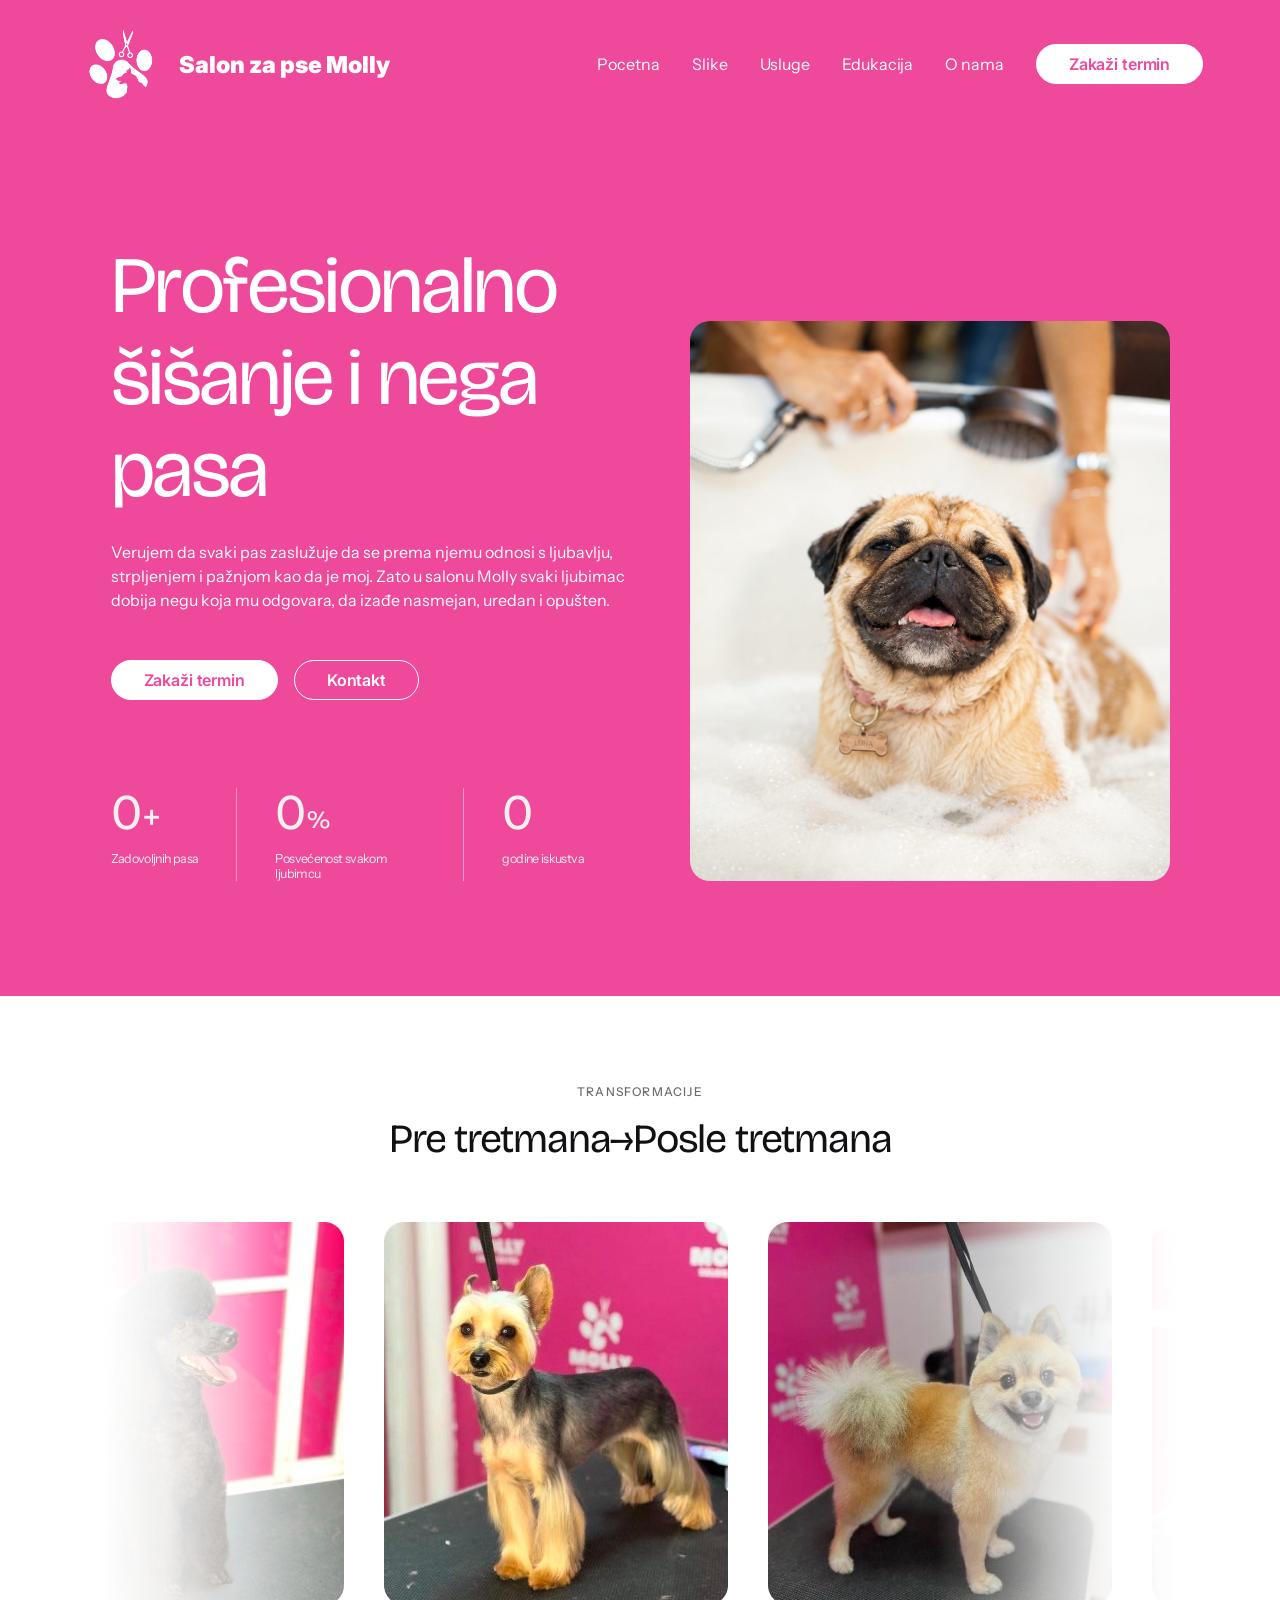
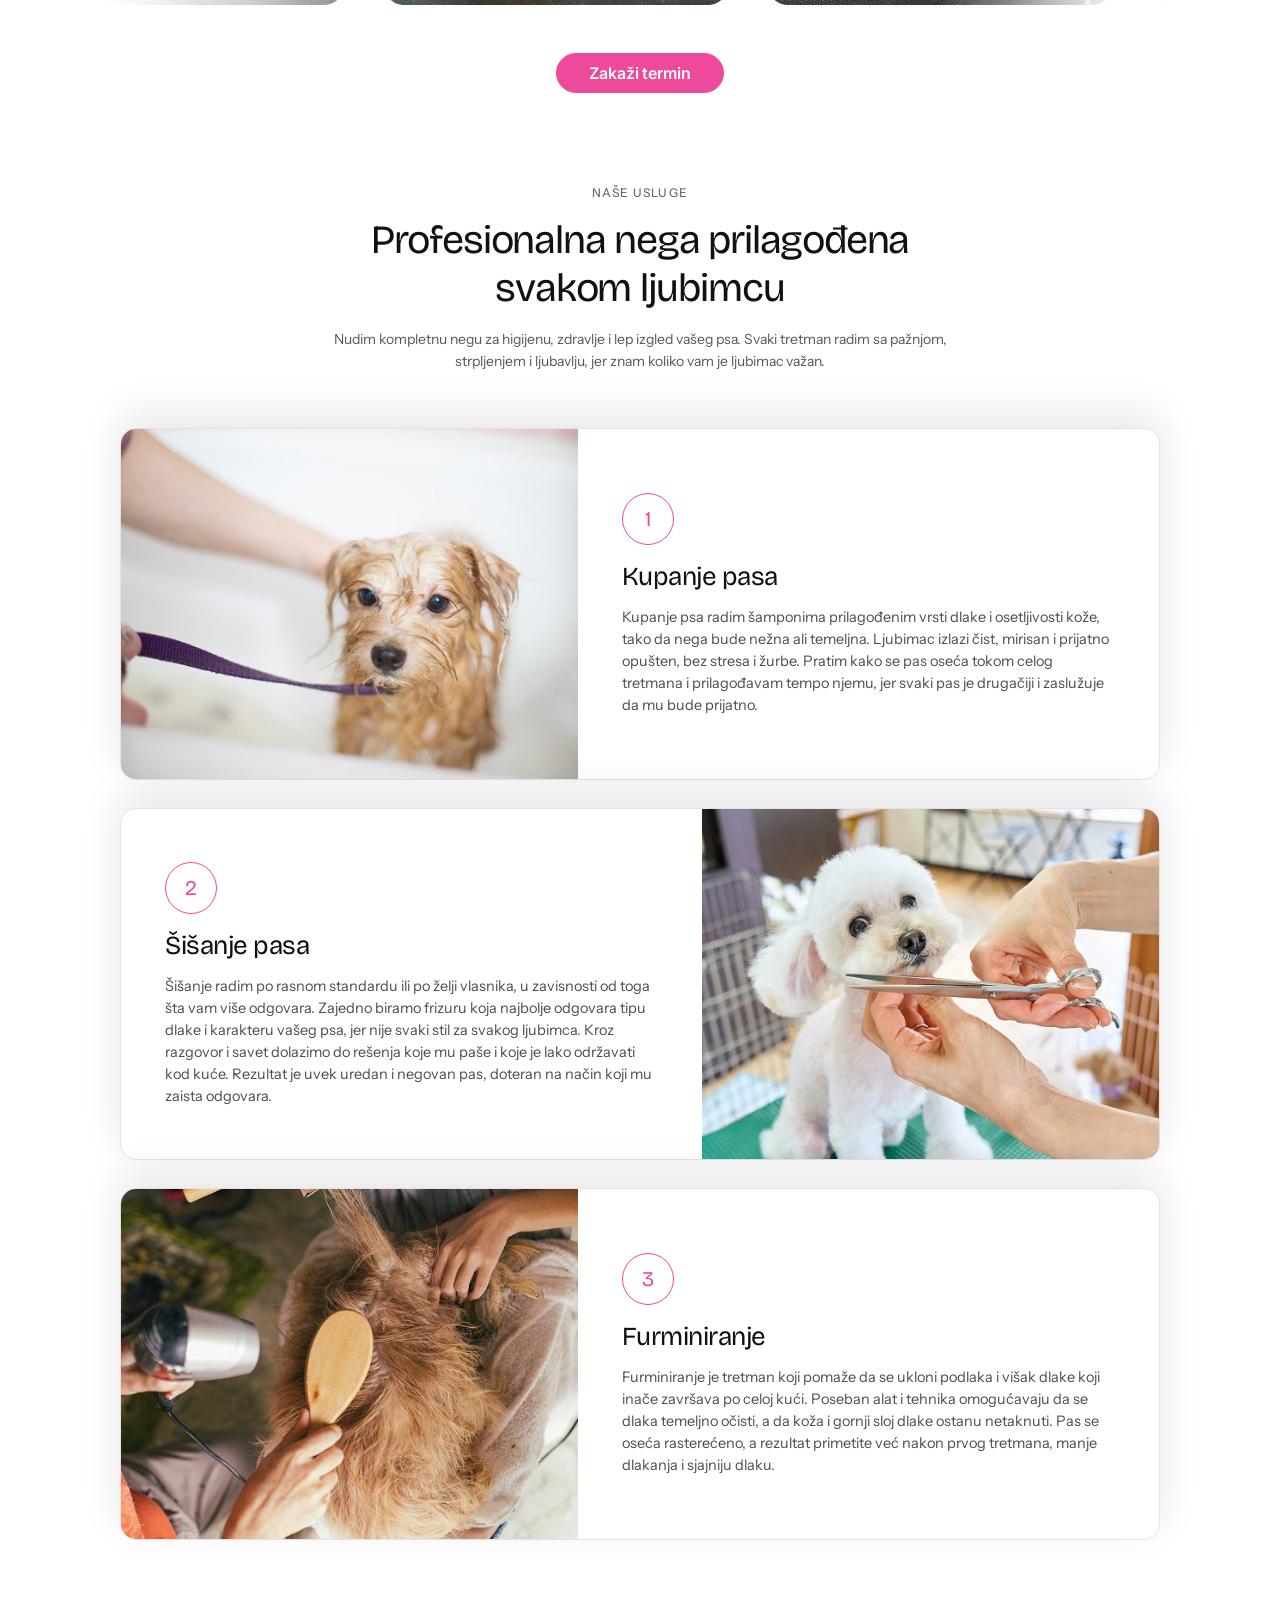
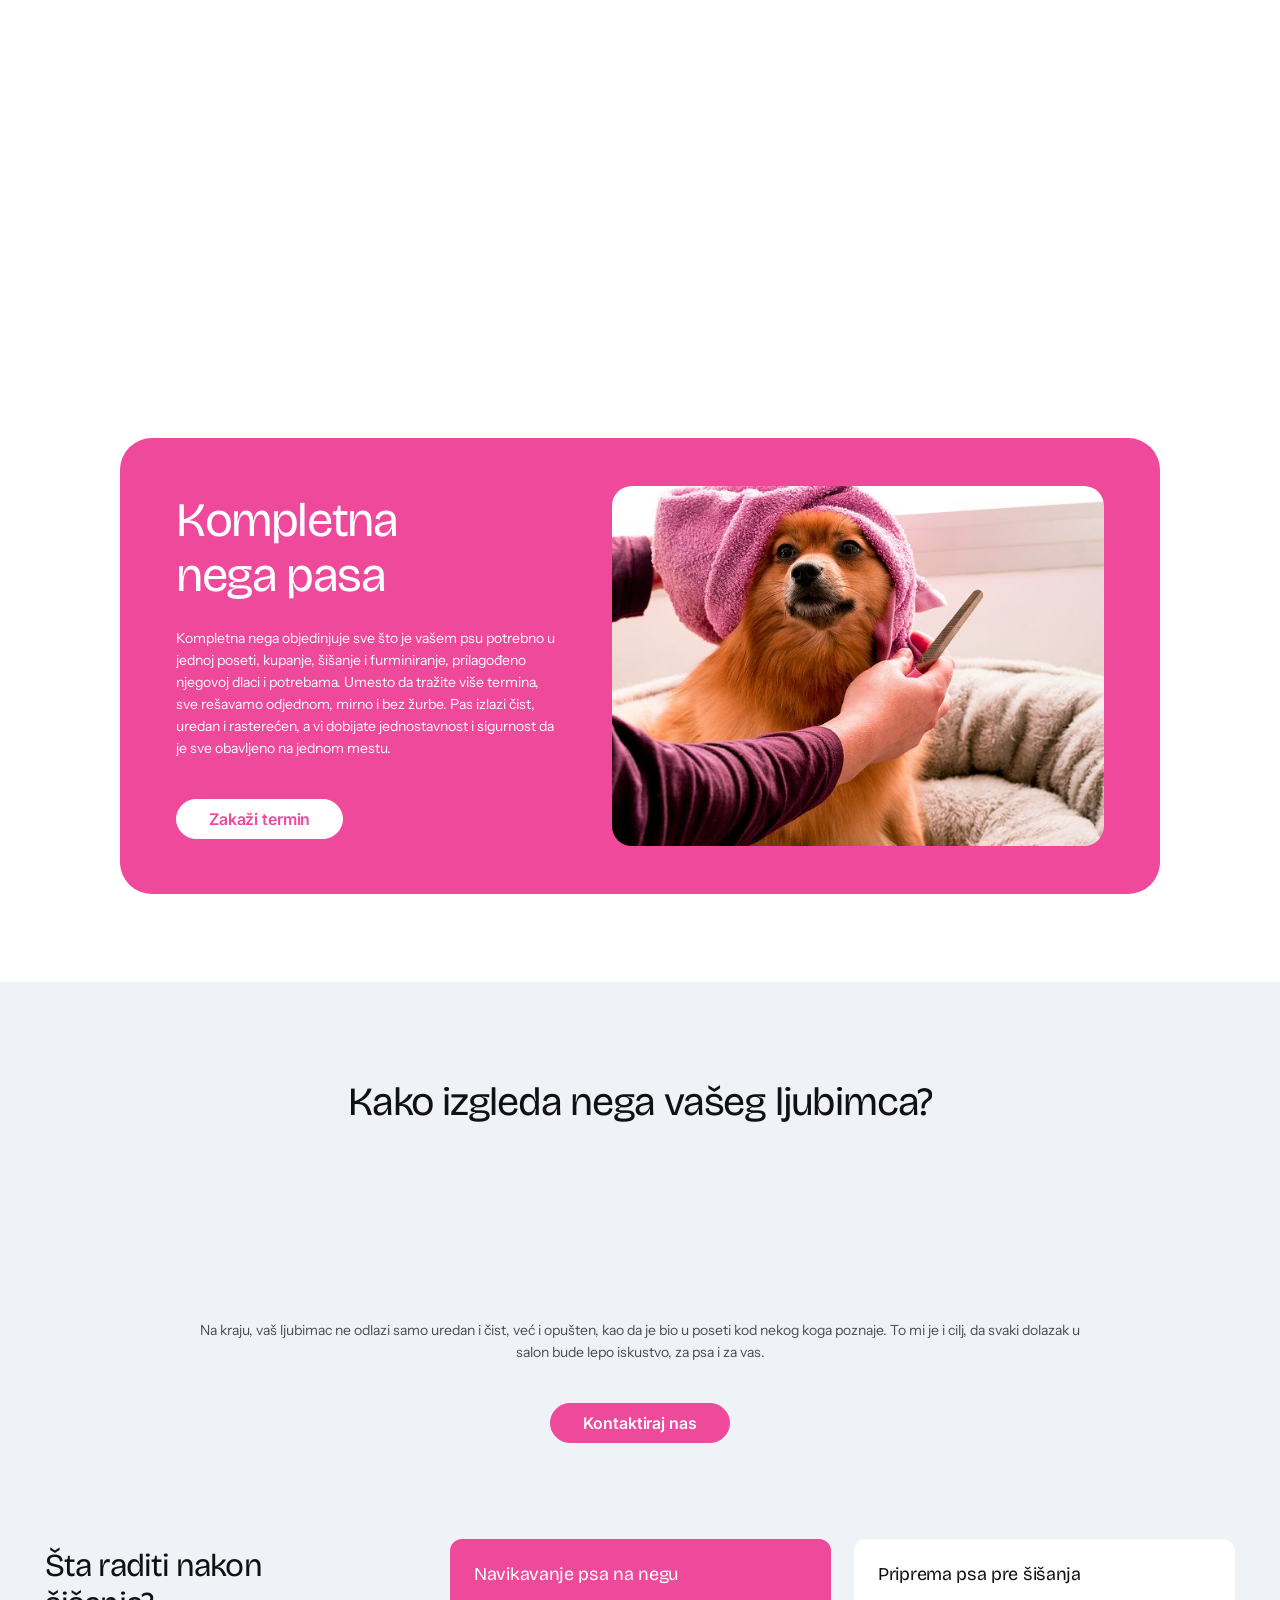
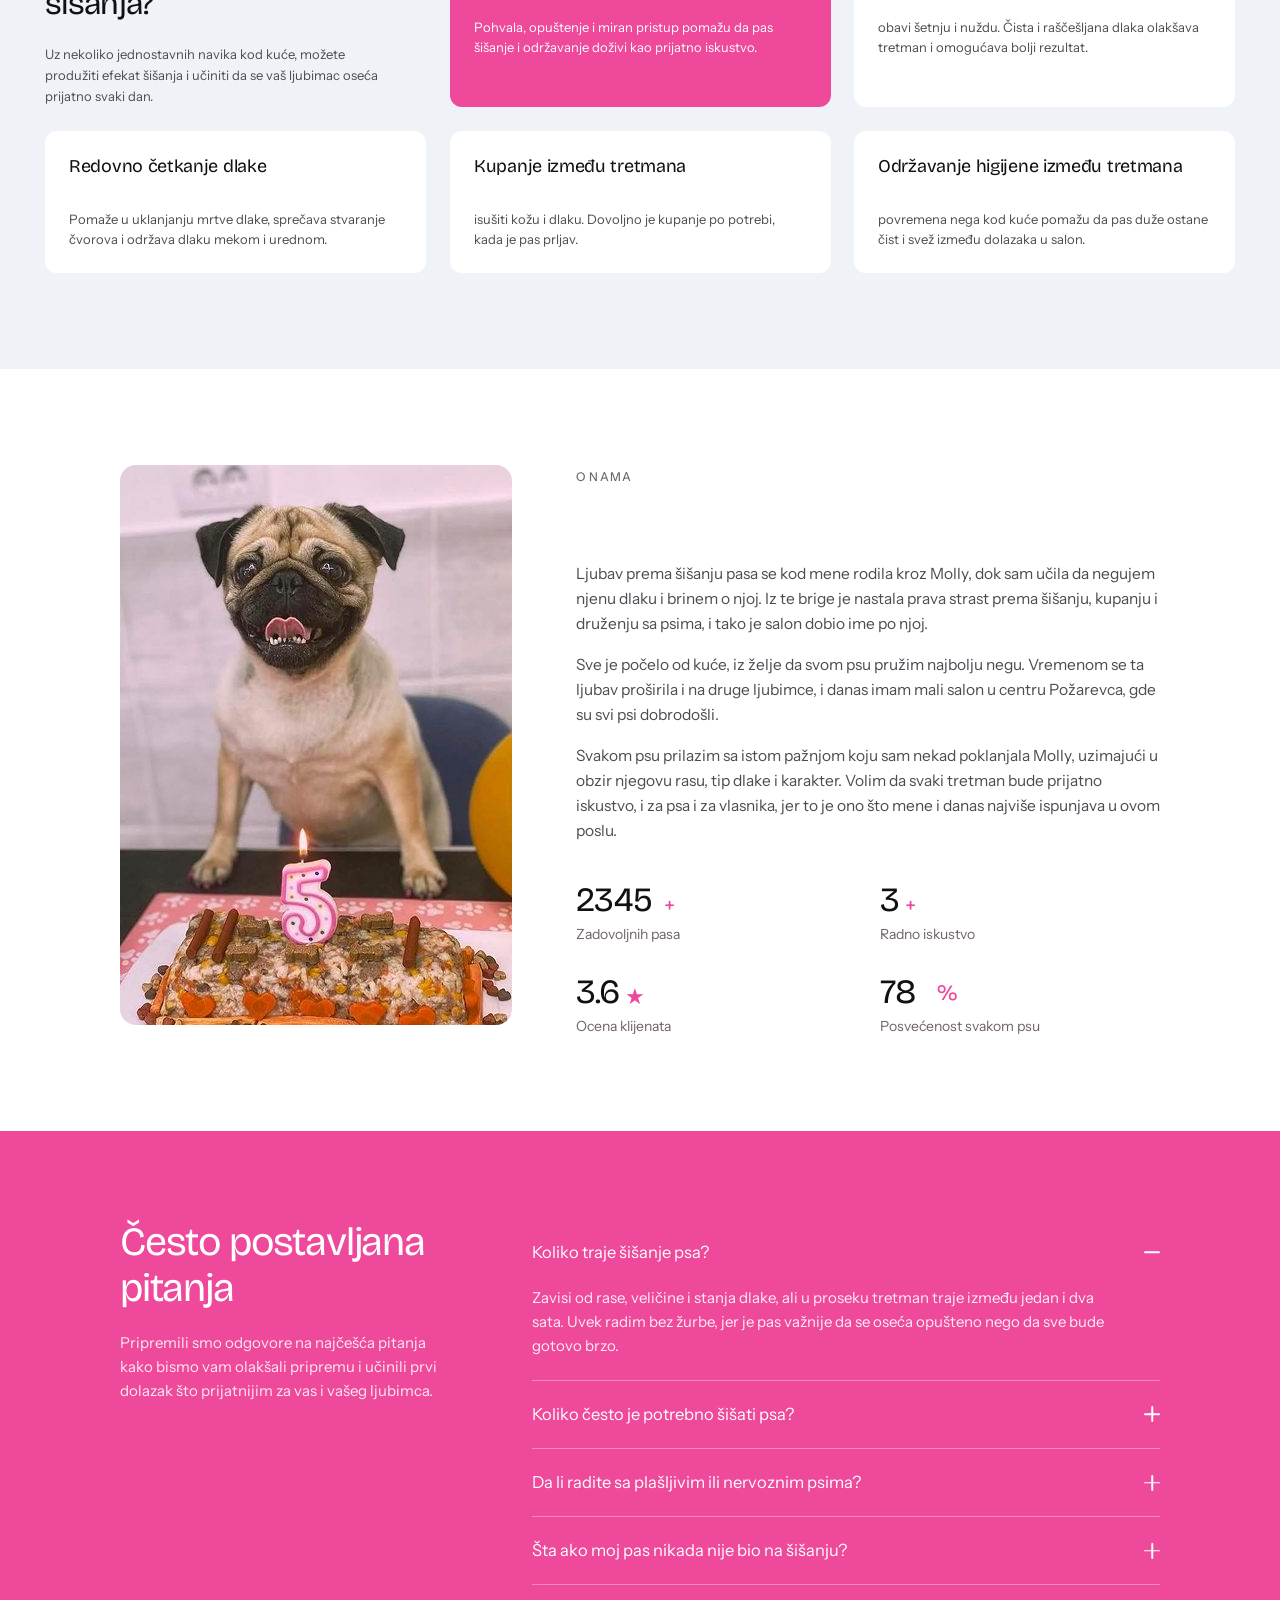
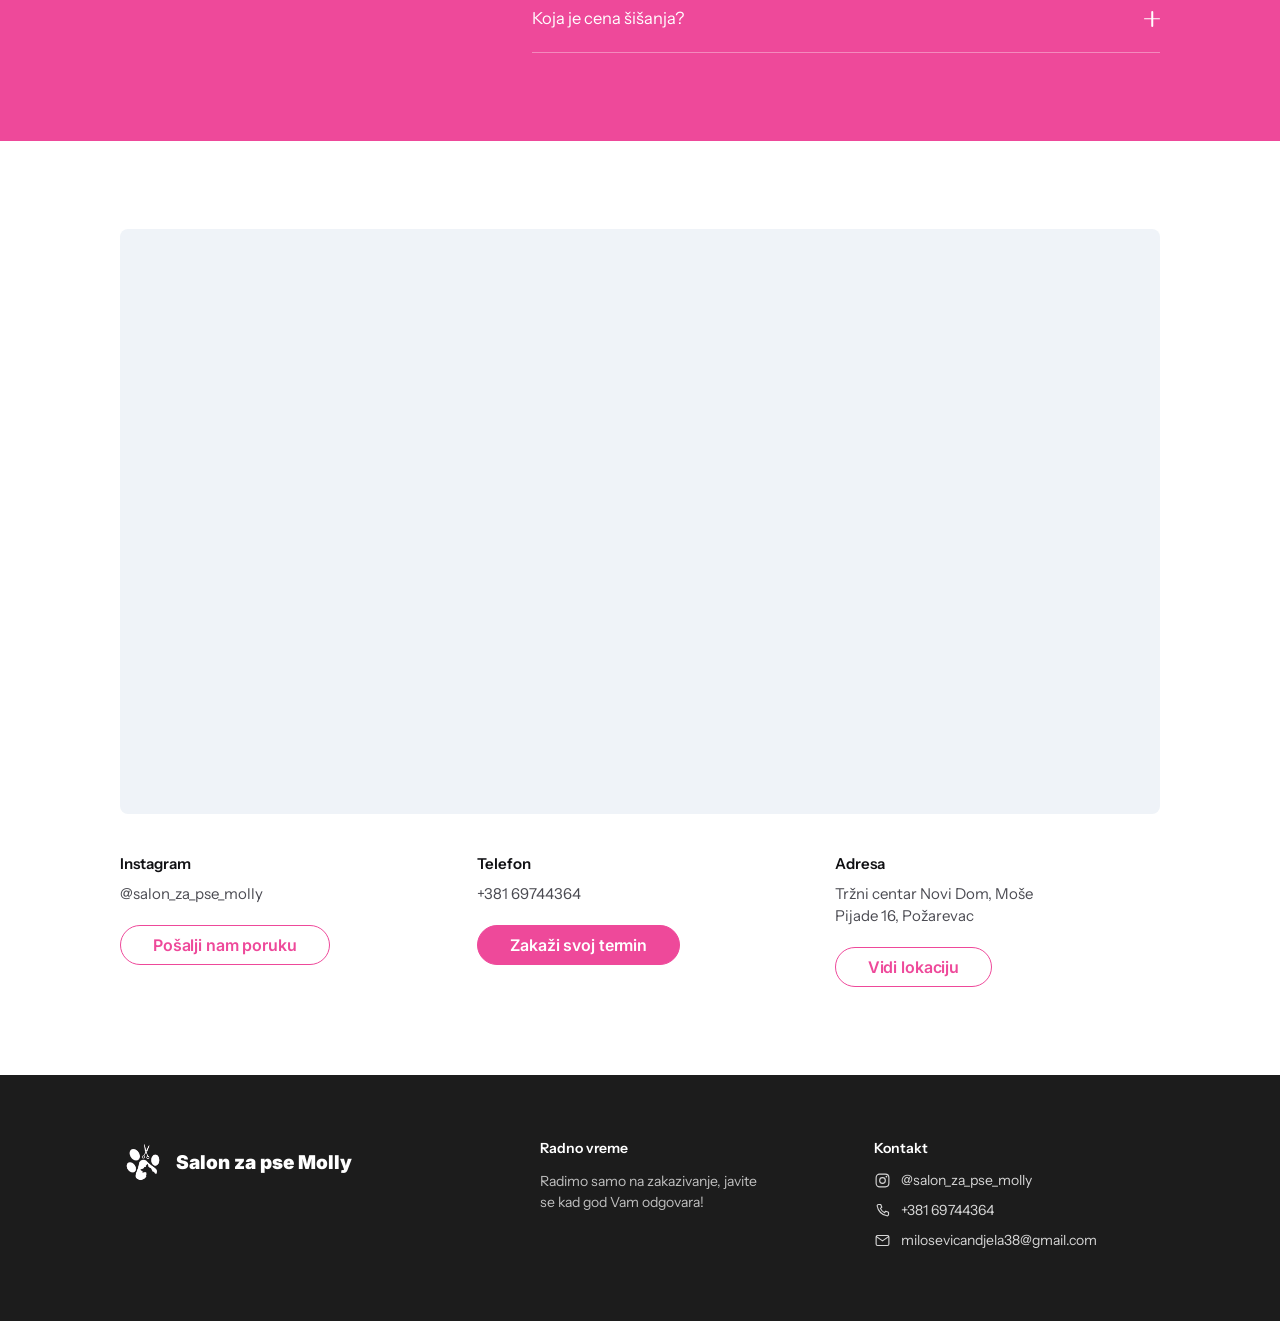
==== commit 8520caa4: "Meta podaci, ikonice, lazy loading i ispravka opacity - lang="en" -> lang="sr-Latn" - naslov stranic" ====
--- a/index.html
+++ b/index.html
@@ -1,21 +1,44 @@
-<!doctype html>
-<html lang="en">
-  <head>
-    <meta charset="UTF-8" />
-    <meta content="salon-za-pse-molly.com" property="og:title" />
-    <meta property="og:type" content="website" />
-    <meta property="og:url" content="https://www.salon-za-pse-molly.com" />
-    <meta name="viewport" content="width=device-width, initial-scale=1.0" />
-
-    <link rel="preconnect" href="https://fonts.googleapis.com" />
-    <link rel="preconnect" href="https://fonts.gstatic.com" crossorigin />
-    <link
-      href="https://fonts.googleapis.com/css2?family=Bricolage+Grotesque:opsz,wght@12..96,400&family=Instrument+Sans:wght@400;500;600&family=Inter:wght@600;700;900&display=swap"
-      rel="stylesheet"
-    />
-
-    <link rel="stylesheet" href="css/styles.css" />
-    <title>Molly - Salon za pse</title>
+<!doctype html>
+<html lang="sr-Latn">
+  <head>
+    <meta charset="UTF-8" />
+    <meta name="viewport" content="width=device-width, initial-scale=1.0" />
+
+    <title>Salon za pse Molly — šišanje i nega pasa, Požarevac</title>
+    <meta
+      name="description"
+      content="Profesionalno šišanje, kupanje i furminiranje pasa u Požarevcu. Svaki ljubimac dobija negu koja mu odgovara, bez stresa i žurbe. Zakažite termin."
+    />
+    <link rel="canonical" href="https://www.salon-za-pse-molly.com/" />
+    <meta name="theme-color" content="#ee499a" />
+
+    <link rel="icon" type="image/png" sizes="32x32" href="assets/images/favicon-32.png" />
+    <link rel="icon" type="image/png" sizes="192x192" href="assets/images/icon-192.png" />
+    <link rel="apple-touch-icon" href="assets/images/apple-touch-icon.png" />
+
+    <meta property="og:type" content="website" />
+    <meta property="og:locale" content="sr_RS" />
+    <meta property="og:site_name" content="Salon za pse Molly" />
+    <meta property="og:url" content="https://www.salon-za-pse-molly.com/" />
+    <meta property="og:title" content="Salon za pse Molly — šišanje i nega pasa, Požarevac" />
+    <meta
+      property="og:description"
+      content="Profesionalno šišanje, kupanje i furminiranje pasa u Požarevcu. Svaki ljubimac dobija negu koja mu odgovara, bez stresa i žurbe."
+    />
+    <meta property="og:image" content="https://www.salon-za-pse-molly.com/assets/images/og-image.jpg" />
+    <meta property="og:image:width" content="1200" />
+    <meta property="og:image:height" content="630" />
+    <meta property="og:image:alt" content="Mops u kupki tokom tretmana u salonu Molly" />
+    <meta name="twitter:card" content="summary_large_image" />
+
+    <link rel="preconnect" href="https://fonts.googleapis.com" />
+    <link rel="preconnect" href="https://fonts.gstatic.com" crossorigin />
+    <link
+      href="https://fonts.googleapis.com/css2?family=Bricolage+Grotesque:opsz,wght@12..96,400&family=Instrument+Sans:wght@400;500;600&family=Inter:wght@600;700;900&display=swap"
+      rel="stylesheet"
+    />
+
+    <link rel="stylesheet" href="css/styles.css" />
   </head>
 
   <body class="intro-lock">
@@ -221,7 +244,7 @@
             <div class="usluge-stack">
               <article class="usluga">
                 <div class="usluga-photo">
-                  <img
+                  <img loading="lazy" decoding="async"
                     src="assets/images/usluga-kupanje.jpg"
                     alt="Kupanje psa u salonu"
                   />
@@ -242,7 +265,7 @@
 
               <article class="usluga flip">
                 <div class="usluga-photo">
-                  <img
+                  <img loading="lazy" decoding="async"
                     src="assets/images/usluga-sisanje.jpg"
                     alt="Šišanje psa makazama"
                   />
@@ -264,7 +287,7 @@
 
               <article class="usluga">
                 <div class="usluga-photo">
-                  <img
+                  <img loading="lazy" decoding="async"
                     src="assets/images/usluga-furminiranje.jpg"
                     alt="Furminiranje pseće dlake"
                   />
@@ -299,7 +322,7 @@
               <a class="btn btn-white" href="#kontakt">Zakaži termin</a>
             </div>
             <div class="nega-photo">
-              <img
+              <img loading="lazy" decoding="async"
                 src="assets/images/pas-u-peskiru.jpg"
                 alt="Pas u peškiru posle kupanja"
               />
@@ -397,7 +420,7 @@
         <section class="onama" id="o-nama">
           <div class="onama-inner">
             <div class="onama-photo">
-              <img
+              <img loading="lazy" decoding="async"
                 src="assets/images/molly-pas-rodjendan.jpg"
                 alt="Mops Molly ispred rođendanske torte"
               />
--- a/css/styles.css
+++ b/css/styles.css
@@ -179,7 +179,7 @@
 }
 
 .nav-links a:hover {
-  opacity: 8;
+  opacity: 0.8;
 }
 
 .nav-links a::after {
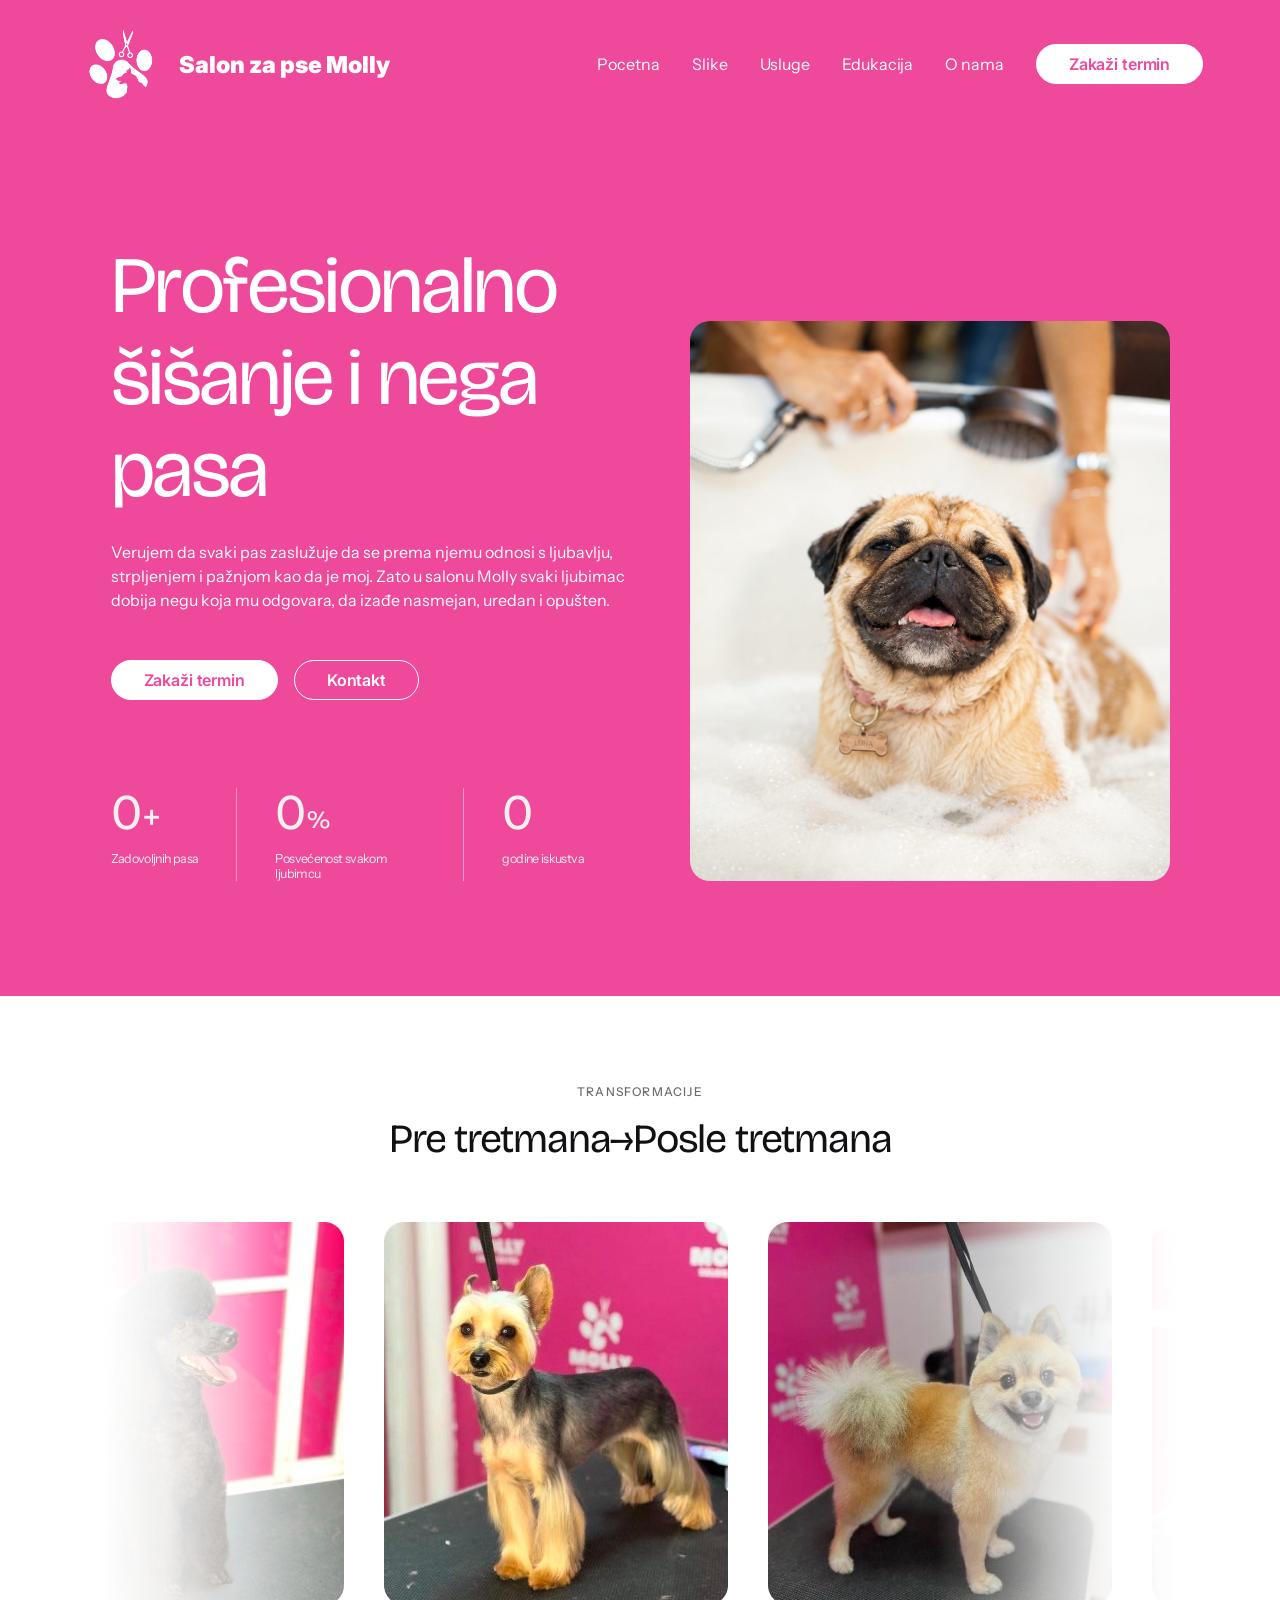
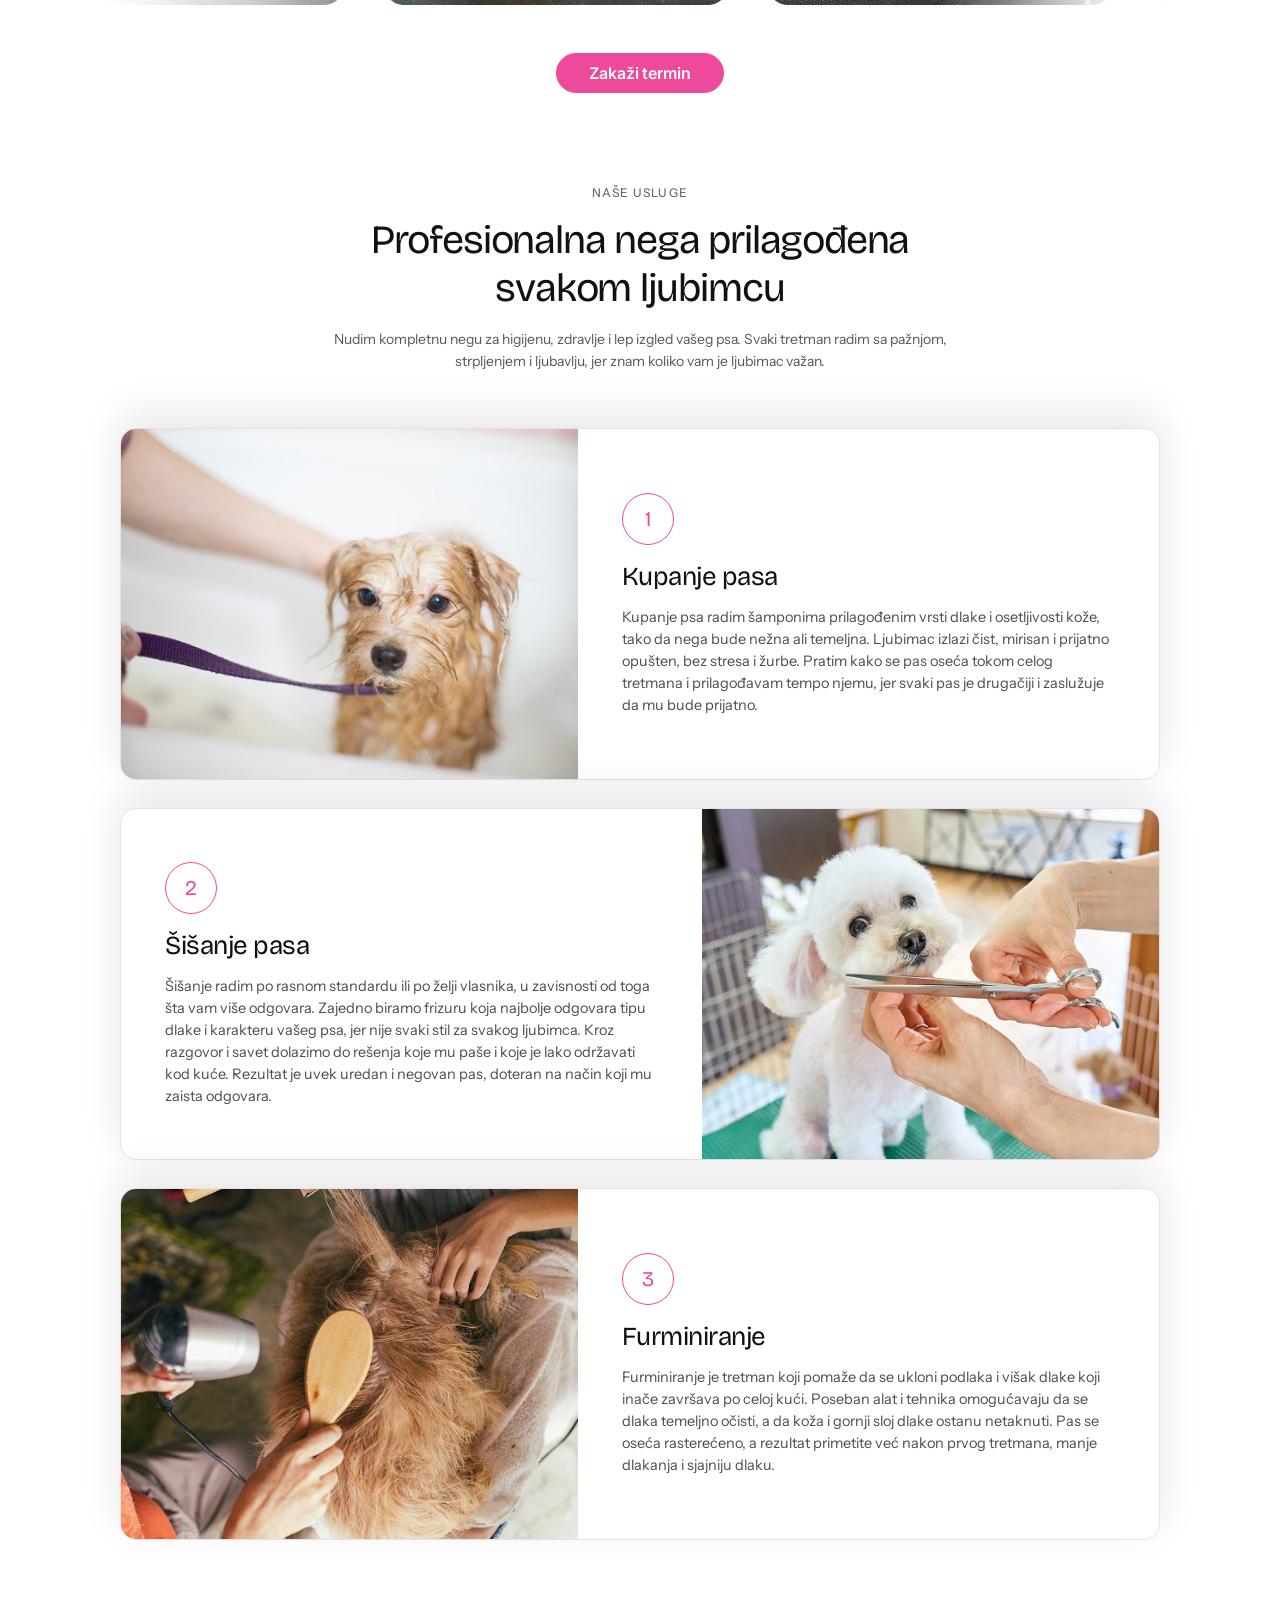
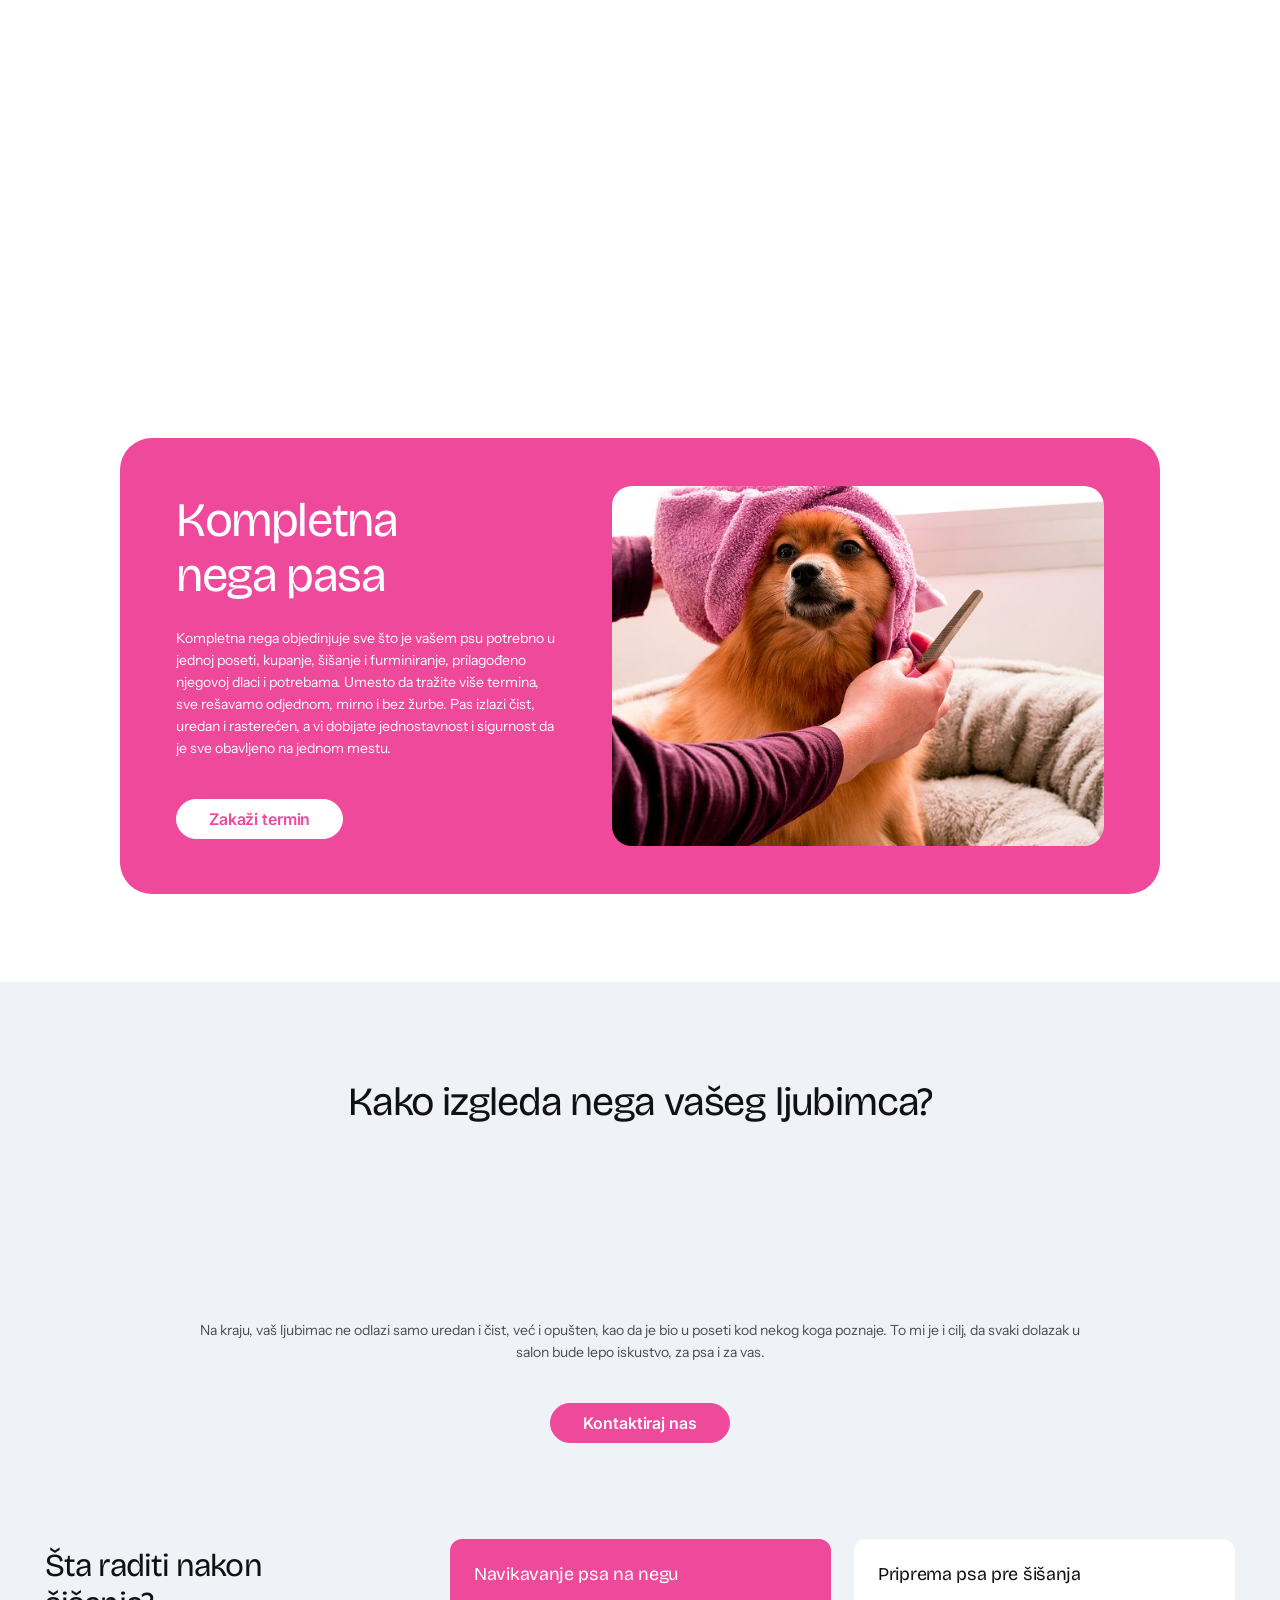
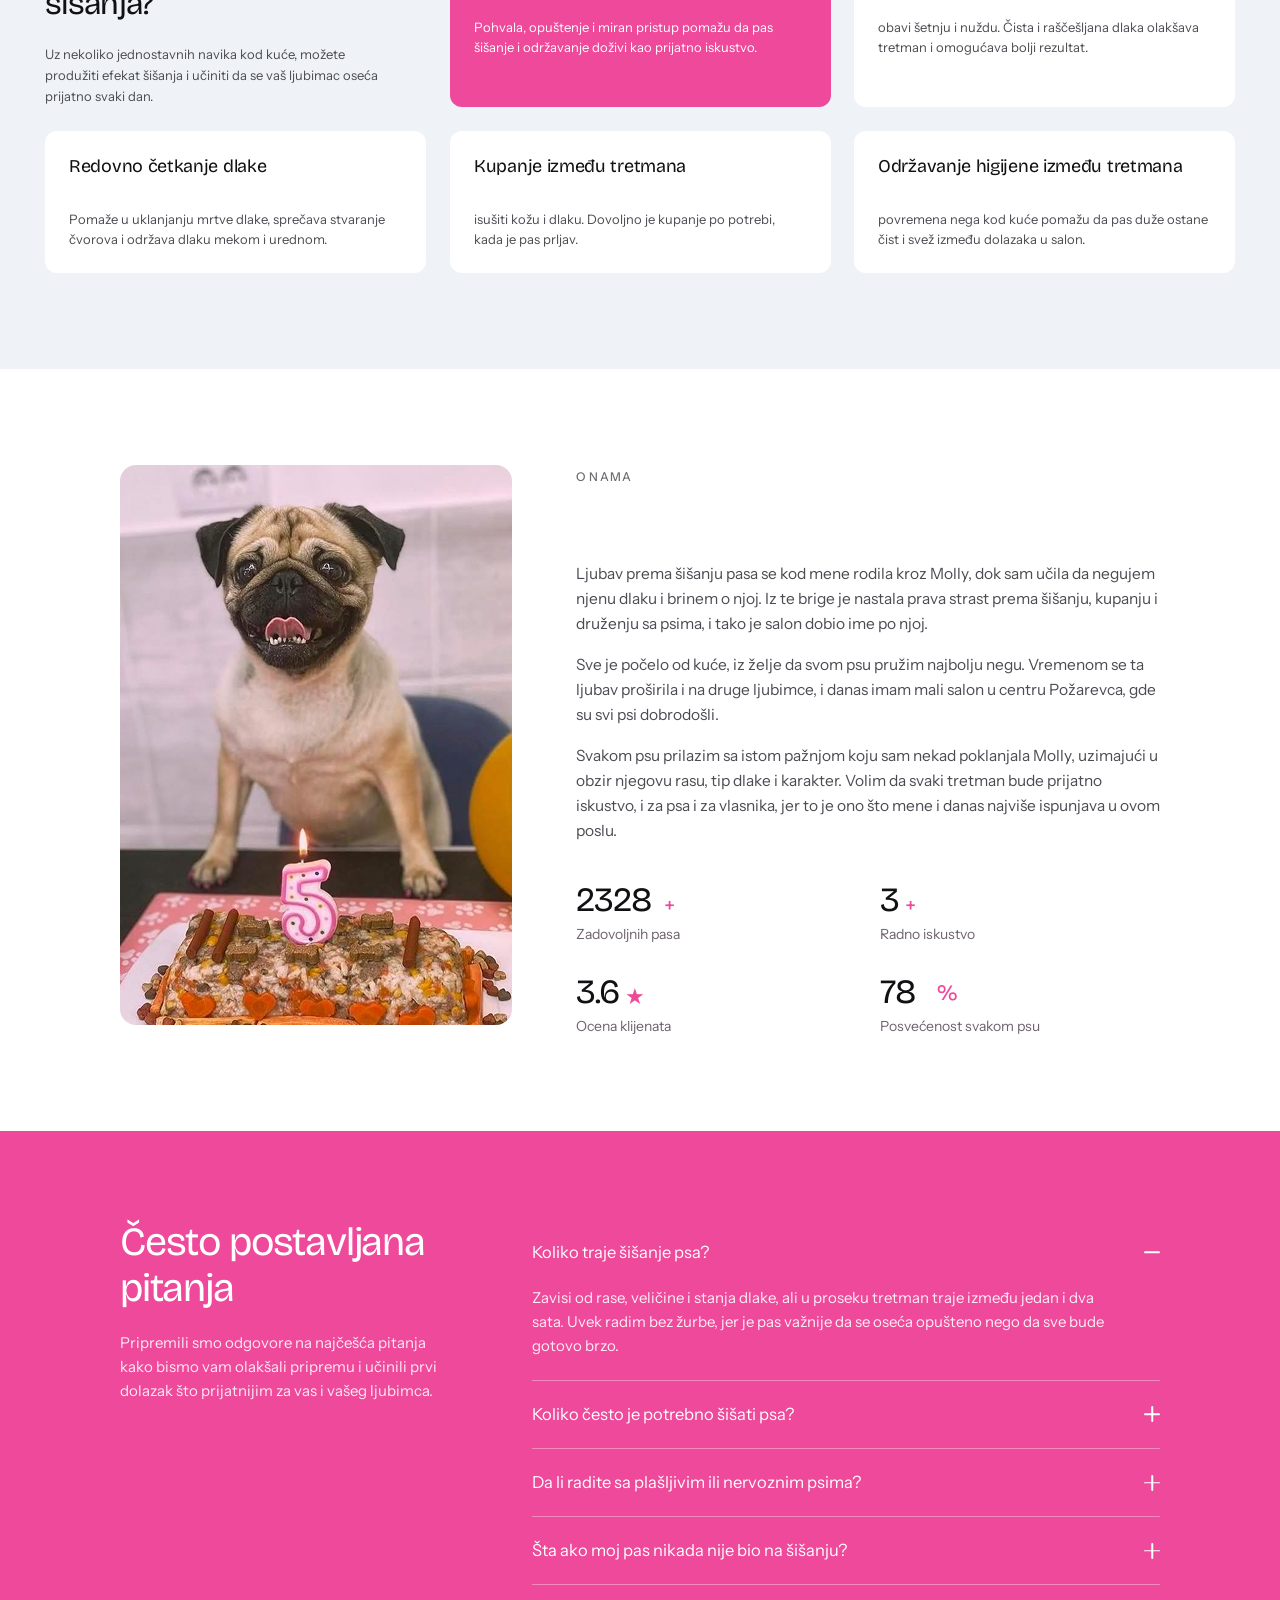
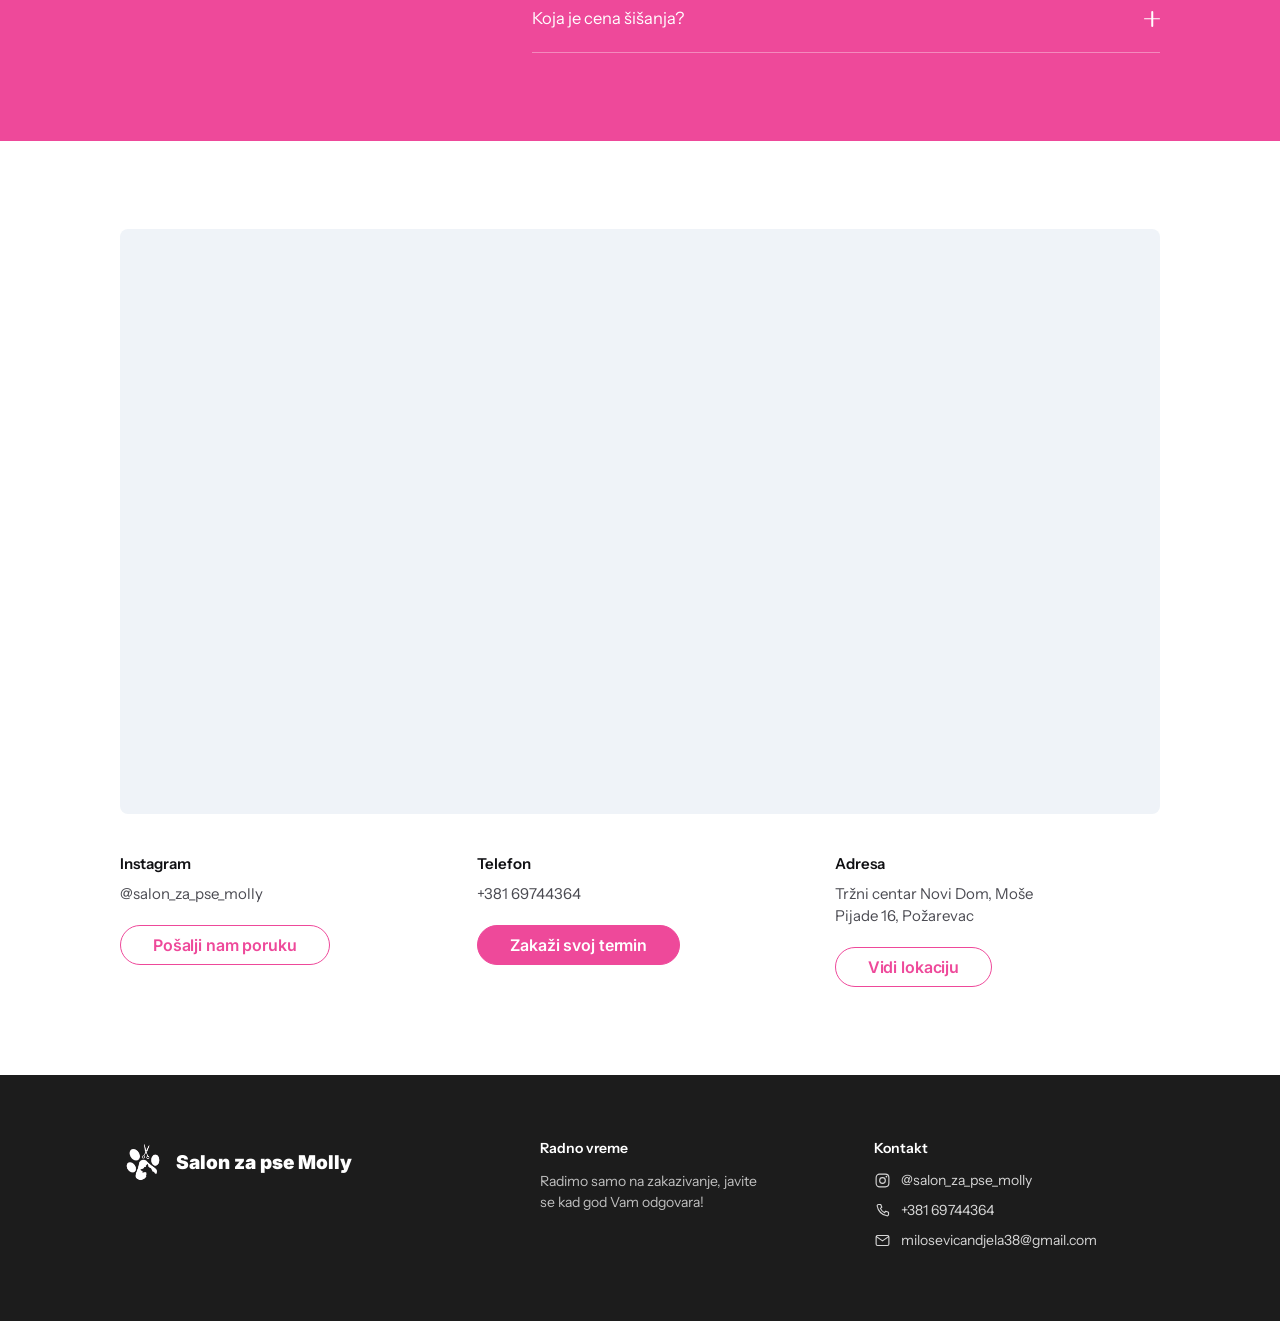
==== commit 085997de: "Postavi salonzapsemolly.com kao kanonski domen Co-Authored-By: Claude Opus 5 <noreply@anthropic.com>" ====
--- a/index.html
+++ b/index.html
@@ -9,7 +9,7 @@
       name="description"
       content="Profesionalno šišanje, kupanje i furminiranje pasa u Požarevcu. Svaki ljubimac dobija negu koja mu odgovara, bez stresa i žurbe. Zakažite termin."
     />
-    <link rel="canonical" href="https://www.salon-za-pse-molly.com/" />
+    <link rel="canonical" href="https://salonzapsemolly.com/" />
     <meta name="theme-color" content="#ee499a" />
 
     <link rel="icon" type="image/png" sizes="32x32" href="assets/images/favicon-32.png" />
@@ -19,13 +19,13 @@
     <meta property="og:type" content="website" />
     <meta property="og:locale" content="sr_RS" />
     <meta property="og:site_name" content="Salon za pse Molly" />
-    <meta property="og:url" content="https://www.salon-za-pse-molly.com/" />
+    <meta property="og:url" content="https://salonzapsemolly.com/" />
     <meta property="og:title" content="Salon za pse Molly — šišanje i nega pasa, Požarevac" />
     <meta
       property="og:description"
       content="Profesionalno šišanje, kupanje i furminiranje pasa u Požarevcu. Svaki ljubimac dobija negu koja mu odgovara, bez stresa i žurbe."
     />
-    <meta property="og:image" content="https://www.salon-za-pse-molly.com/assets/images/og-image.jpg" />
+    <meta property="og:image" content="https://salonzapsemolly.com/assets/images/og-image.jpg" />
     <meta property="og:image:width" content="1200" />
     <meta property="og:image:height" content="630" />
     <meta property="og:image:alt" content="Mops u kupki tokom tretmana u salonu Molly" />
--- a/css/styles.css
+++ b/css/styles.css
@@ -102,6 +102,8 @@
   color: #fff;
   /* mesto za fiksirani meni (88px logo + 2 × 20px razmaka) */
   padding-top: 128px;
+  position: relative;
+  overflow: hidden;
 }
 
 /* da sidra ne završe ispod fiksiranog menija */
@@ -305,7 +307,6 @@
   }
 }
 
-
 /* ================= Zajedničko za sekcije ================= */
 .section-head {
   display: flex;
@@ -458,12 +459,10 @@
   overflow: hidden;
   margin-bottom: 28px;
   box-shadow: 0 -14px 40px rgba(23, 19, 26, 0.1);
+  --vrh: calc(50vh + 36px - 176px);
 }
 /* kartica se lepi na sredinu vidljivog dela, ispod fiksiranog menija:
    72px je visina skupljenog menija, 176px je pola visine kartice */
-.usluga {
-  --vrh: calc(50vh + 36px - 176px);
-}
 .usluga:nth-of-type(1) {
   top: var(--vrh);
 }
@@ -512,11 +511,6 @@
   font-size: 14.5px;
   line-height: 22px;
   color: #4b4b52;
-}
-.usluga-broj {
-  width: 52px;
-  height: 52px;
-  font-size: 21px;
 }
 
 .section-sub {
@@ -624,6 +618,7 @@
   display: grid;
   grid-template-columns: repeat(3, 1fr);
   gap: 24px;
+  perspective: 820px;
 }
 
 .savet-uvod {
@@ -651,6 +646,8 @@
   transition:
     transform 0.3s ease,
     box-shadow 0.3s ease;
+  transform-style: preserve-3d;
+  will-change: transform;
 }
 
 .savet:hover {
@@ -850,10 +847,6 @@
 }
 
 /* ================= Šapice ================= */
-.hero {
-  position: relative;
-  overflow: hidden;
-}
 
 .paw-layer {
   position: fixed;
@@ -893,14 +886,6 @@
 }
 
 /* ================= Nagib kartica ================= */
-.saveti-grid {
-  perspective: 820px;
-}
-.savet {
-  transform-style: preserve-3d;
-  will-change: transform;
-  transition: box-shadow 0.3s ease;
-}
 
 @media (prefers-reduced-motion: reduce) {
   .paw {
@@ -1387,7 +1372,6 @@
     animation: none !important;
   }
 }
-
 
 /* prelomi koji rade samo na telefonu */
 br.prelom-mobilni {
